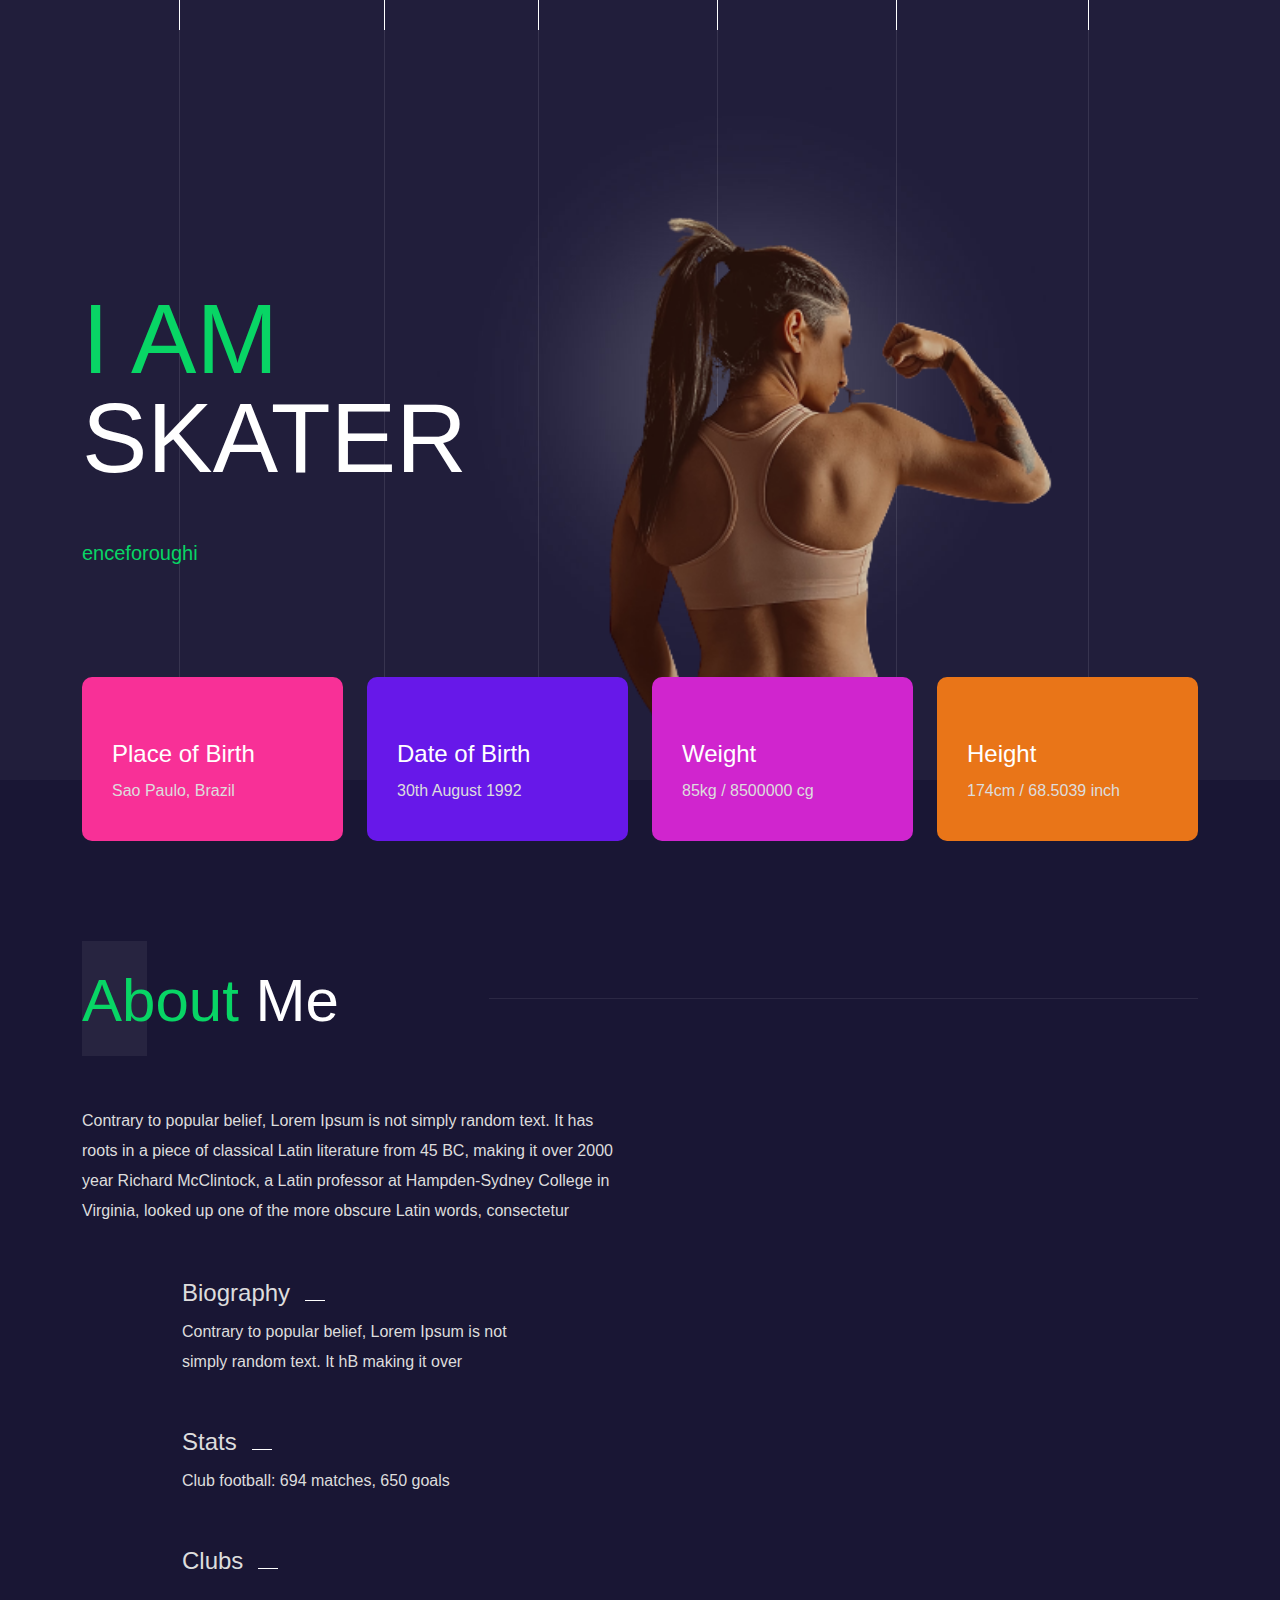
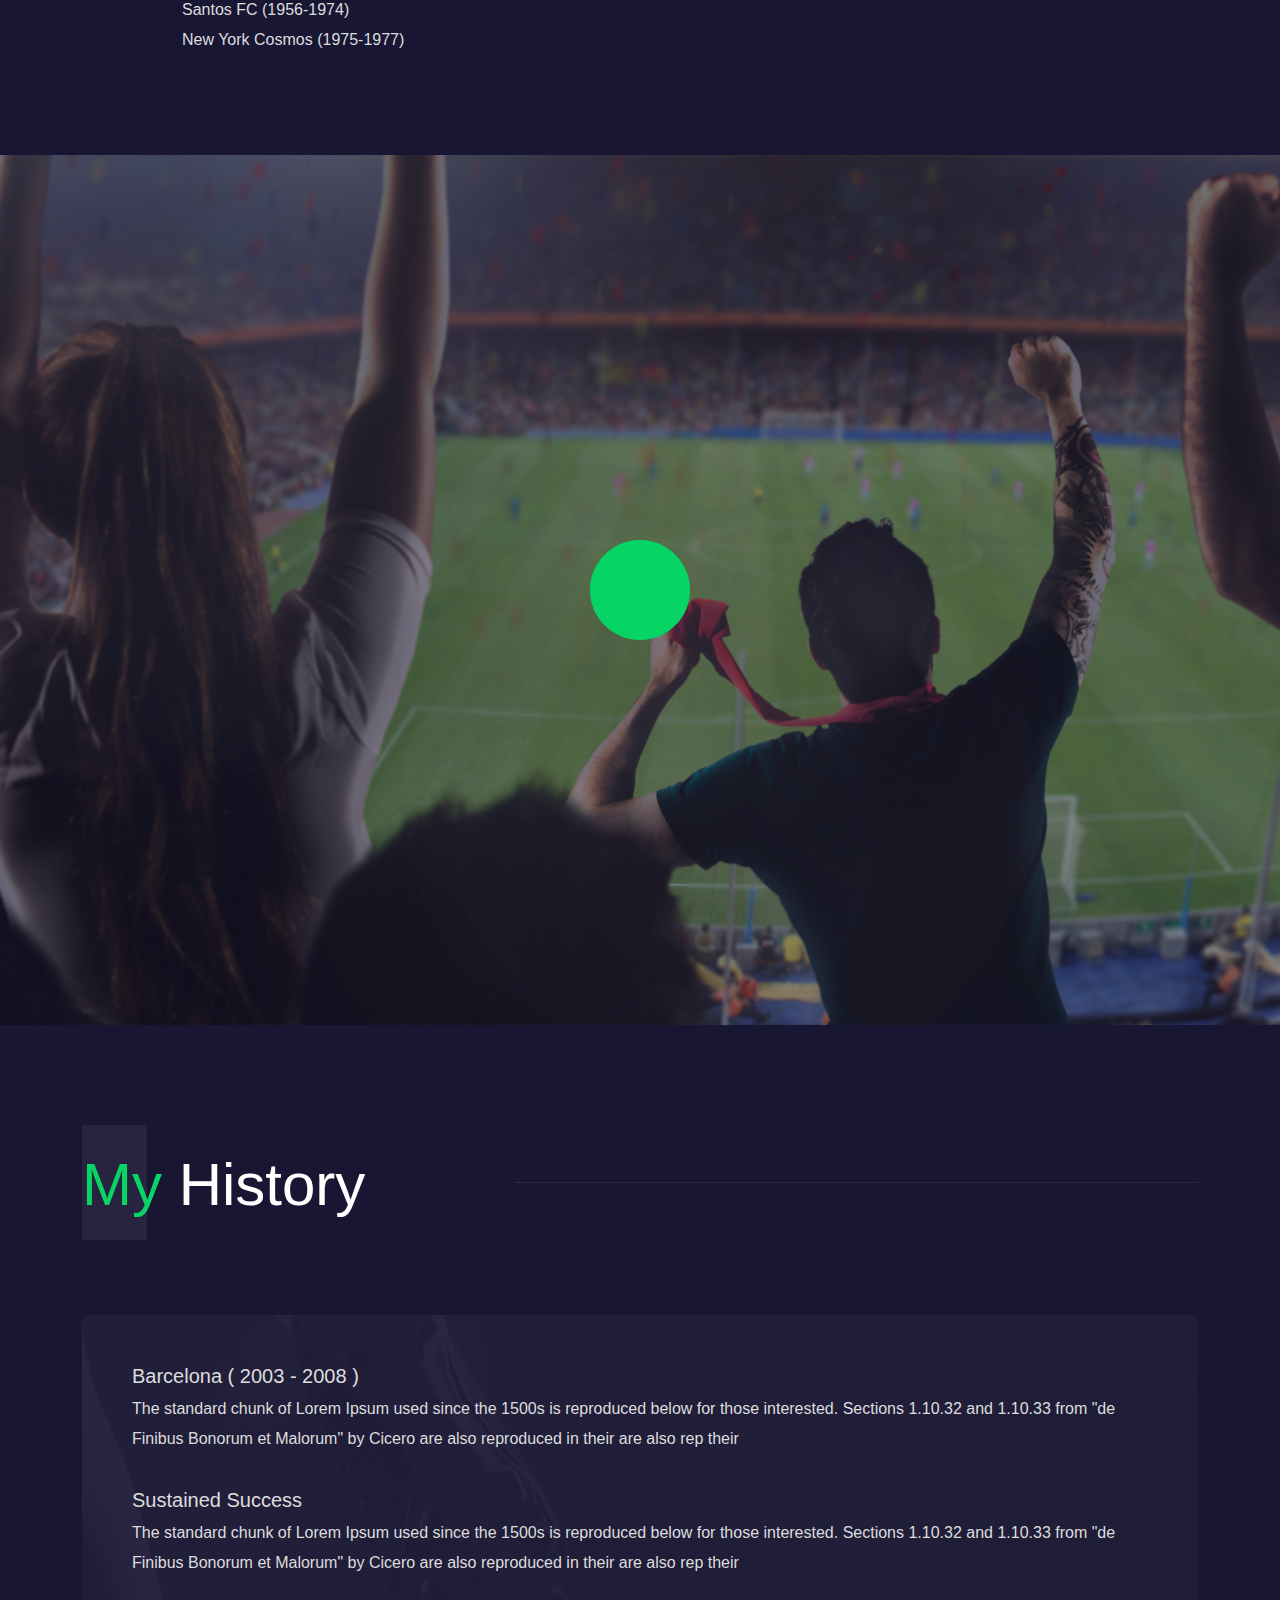
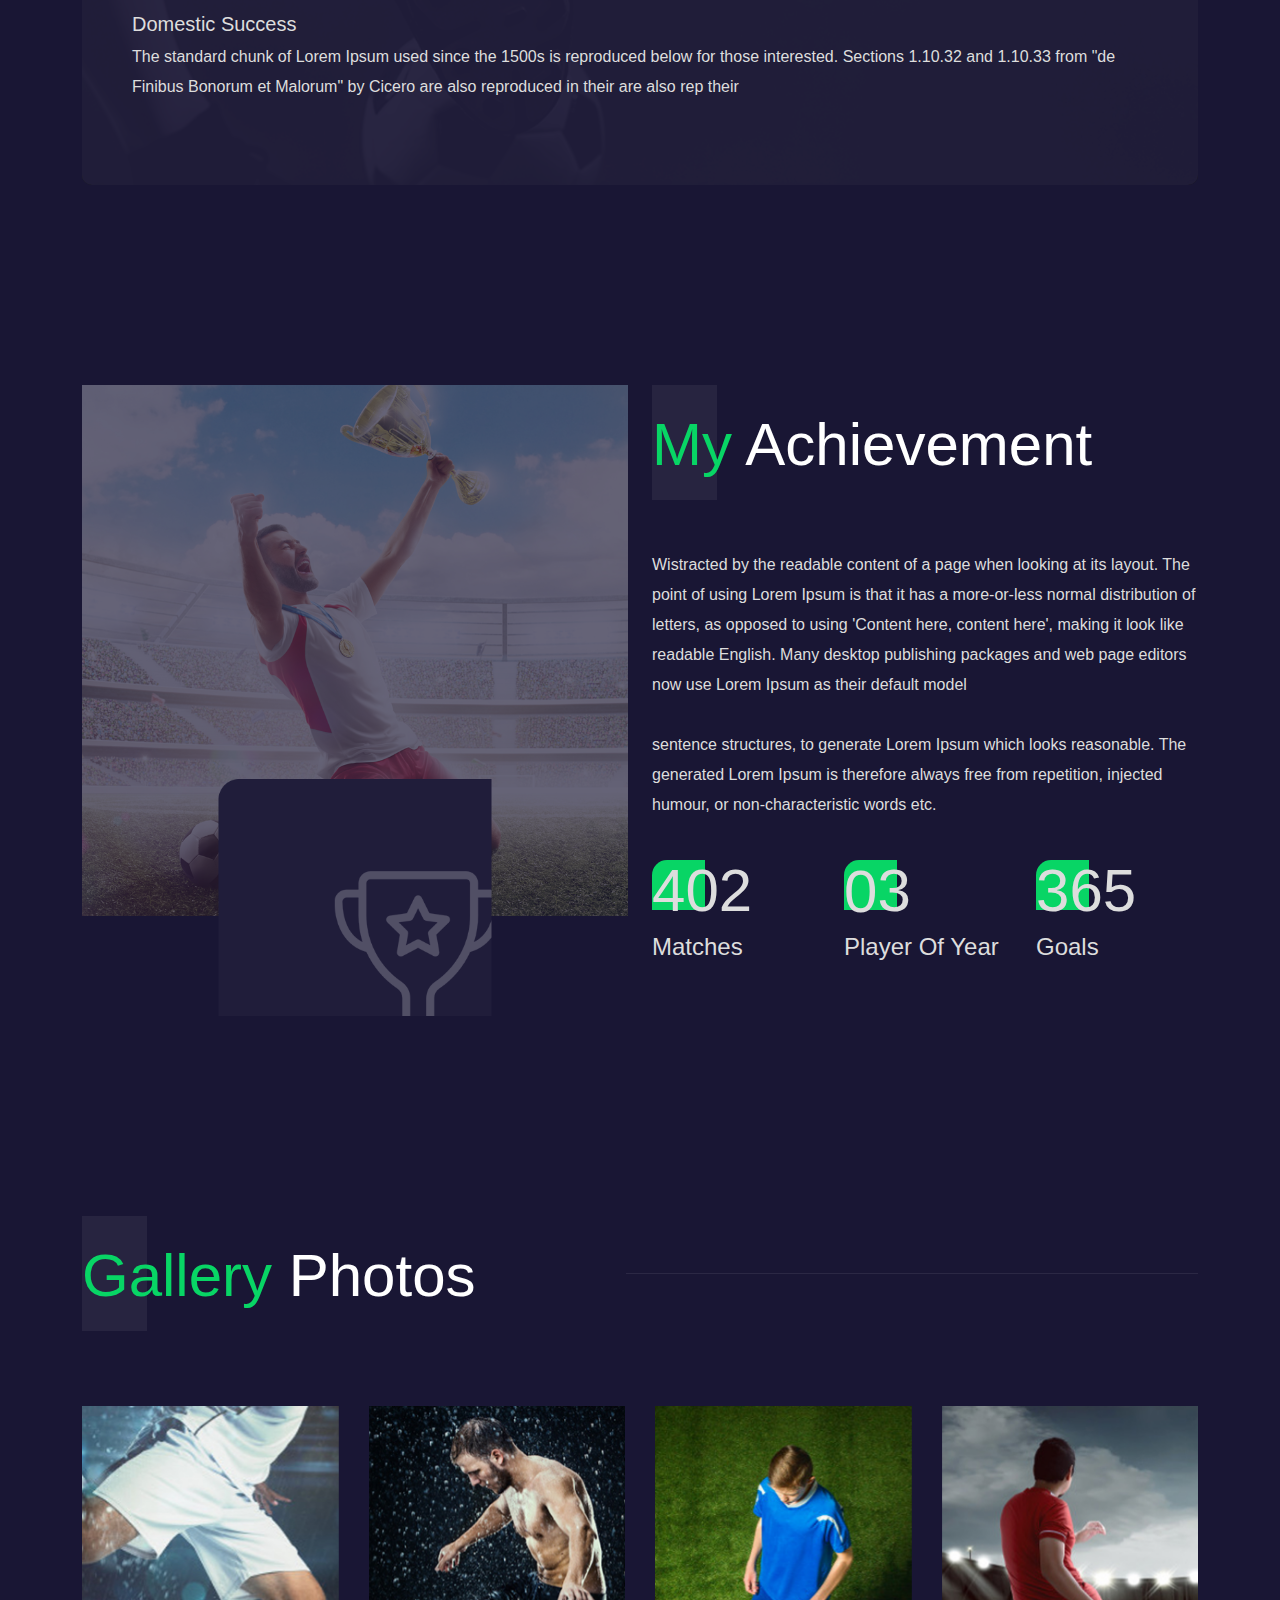
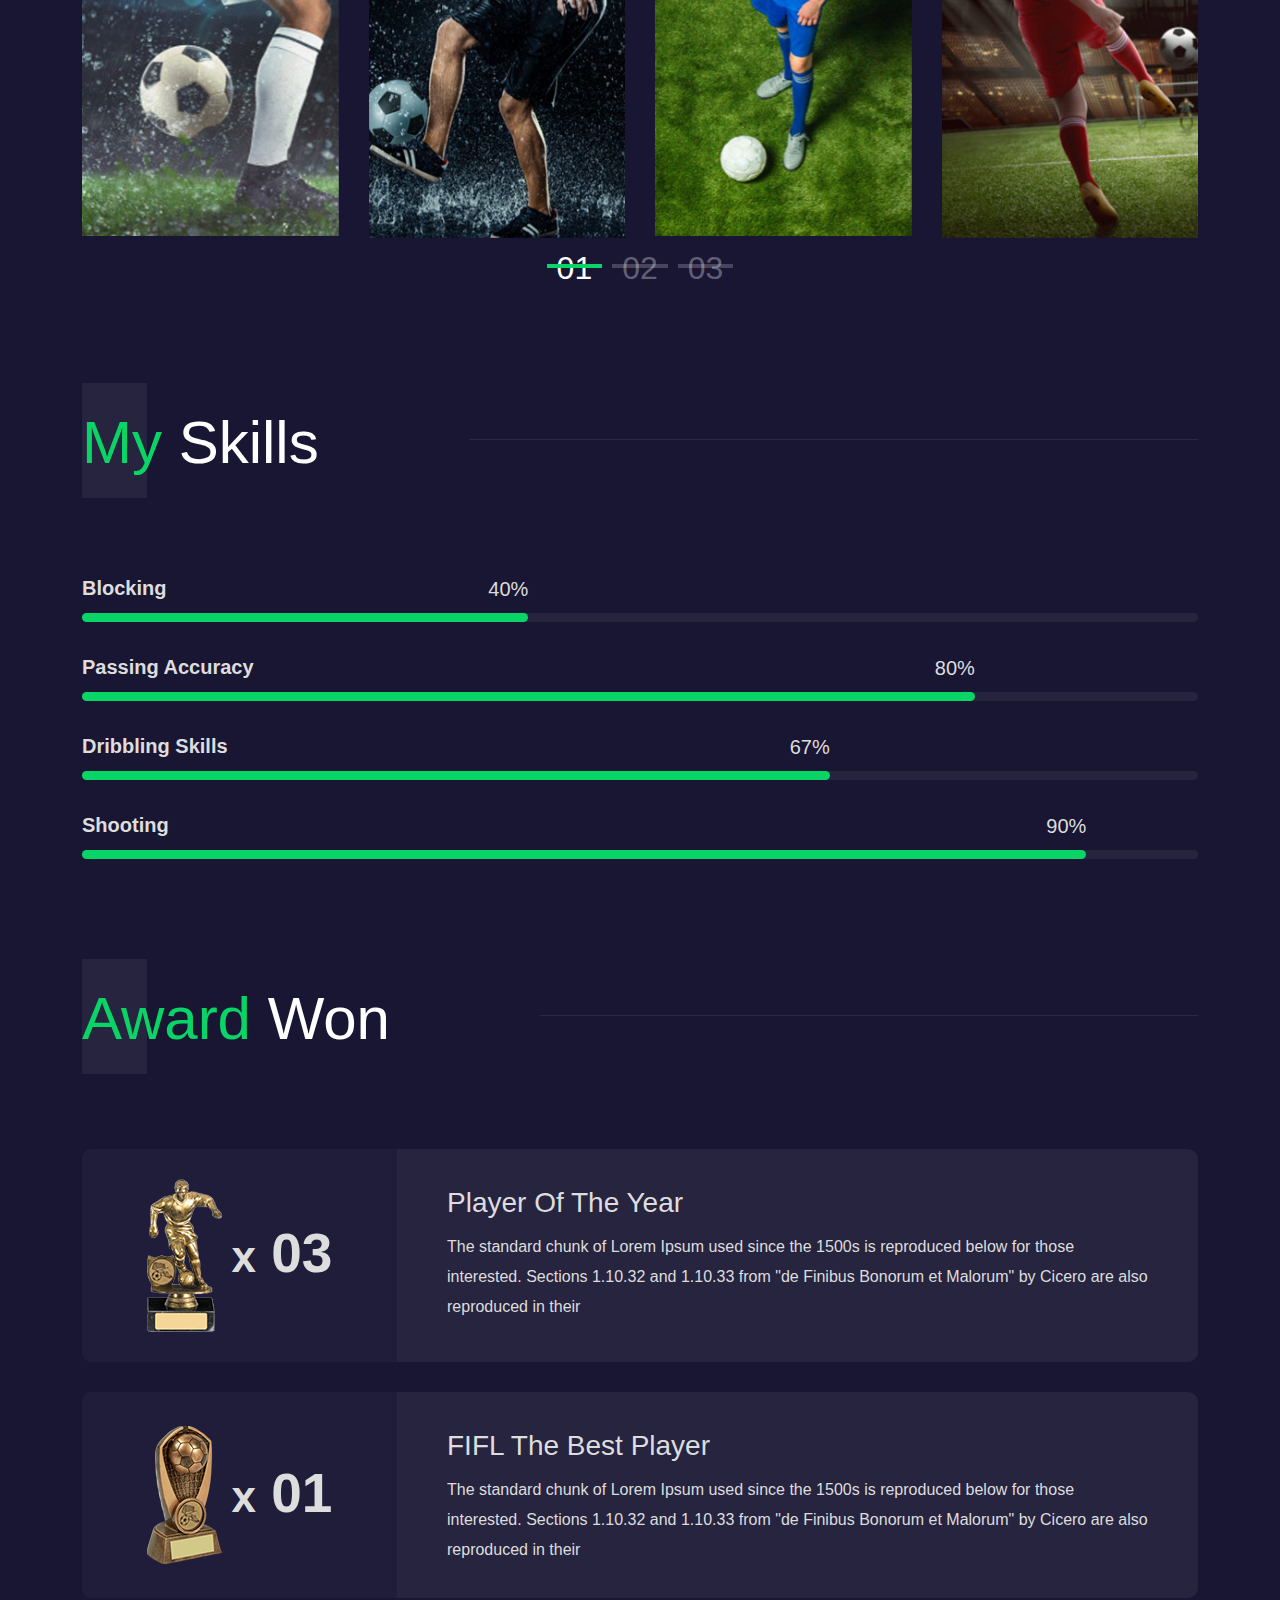
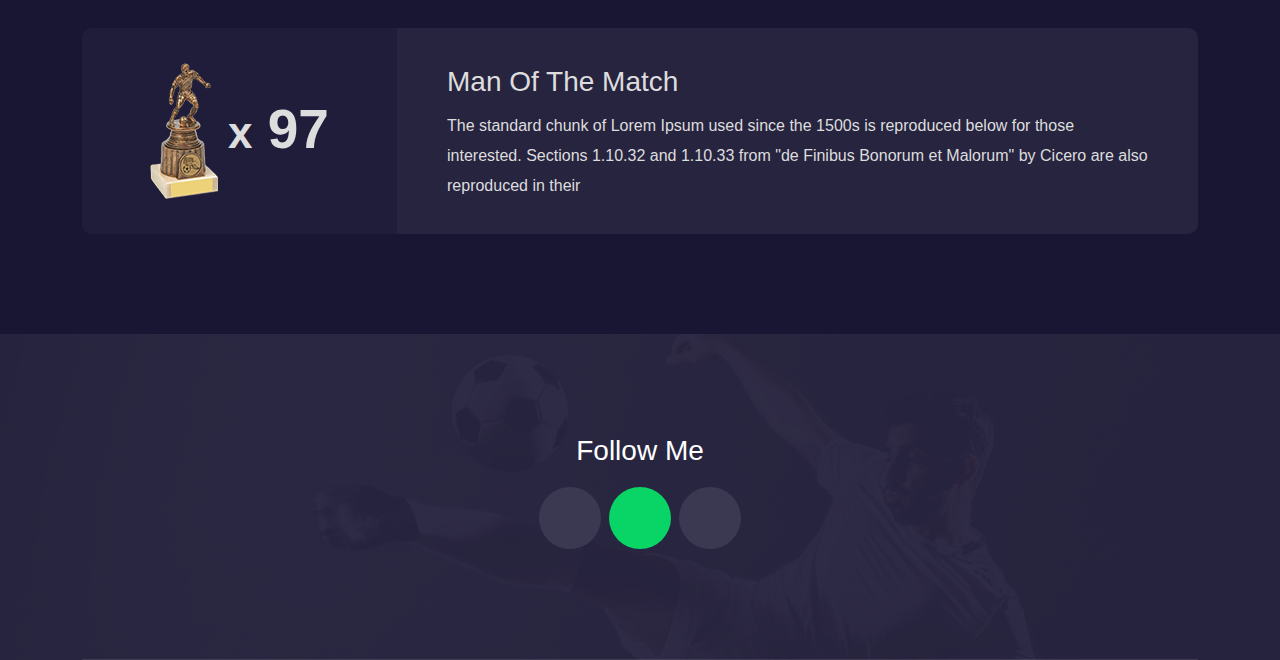
==== index.html @ 6f9ced72 "add image" ====
<!DOCTYPE html>
<html lang="en">

<head>
    <meta charset="UTF-8">
    <meta http-equiv="X-UA-Compatible" content="IE=edge">
    <meta name="viewport" content="width=device-width, initial-scale=1.0">
    <title>home</title>

    <!-- link -->
    <link rel="stylesheet" href="https://cdnjs.cloudflare.com/ajax/libs/font-awesome/6.2.1/css/all.min.css"
        integrity="sha512-MV7K8+y+gLIBoVD59lQIYicR65iaqukzvf/nwasF0nqhPay5w/9lJmVM2hMDcnK1OnMGCdVK+iQrJ7lzPJQd1w=="
        crossorigin="anonymous" referrerpolicy="no-referrer">
    <link rel="stylesheet" href="./assets/css/animate.css">
    <link rel="stylesheet" href="./assets/css/bootstrap.min.css">
    <link rel="stylesheet" href="./assets/css/owl.carousel.min.css">
    <link rel="stylesheet" href="./assets/css/owl.theme.default.min.css">
    <link rel="stylesheet" href="./assets/css/style.css">
</head>

<body>

    <!-- start introduction -->

    <section class="banner-section bg_img" data-background="./assets/img/banner-bg.jpg"
        style="background-image: url(&quot;./assets/img/banner-bg.jpg&quot;);">
        <div class="banner-shape shape-1"></div>
        <div class="banner-shape shape-2"></div>
        <div class="banner-shape shape-3"></div>
        <div class="banner-shape shape-4"></div>
        <div class="banner-shape shape-5"></div>
        <div class="banner-shape shape-6"></div>
        <div class="container">
            <div class="banner-content wow fadeInLeft" data-wow-duration="1s"
                style="visibility: visible; animation-duration: 1s; animation-name: fadeInLeft;">
                <h1 class="title"><span class="text-theme d-block">I am</span>Skater</h1>

                <span class="custom-button">enceforoughi</span>
            </div>
            <div class="banner-thumb wow fadeInUp" data-wow-delay=".5s" data-wow-duration="1s"
                style="visibility: visible; animation-duration: 1s; animation-delay: 0.5s; animation-name: fadeInUp;">
                <img src="./assets/img/IMG.PNG" alt="banner">
            </div>
        </div>
    </section>

    <!-- end introduction -->


    <!-- start info -->

    <div class="information-section mt--103">
        <div class="container">
            <div class="row justify-content-center mb-30-none">
                <div class="col-sm-6 col-xl-3">
                    <div class="information-item">
                        <div class="info-inner">
                            <div class="right-icon">
                                <i class="fa-solid fa-map"></i>
                            </div>
                            <div class="icon">
                                <i class="fa-solid fa-map"></i>
                            </div>
                            <h5 class="title">Place of Birth</h5>
                            <span class="info">Sao Paulo, Brazil</span>
                        </div>
                    </div>
                </div>
                <div class="col-sm-6 col-xl-3">
                    <div class="information-item">
                        <div class="info-inner">
                            <div class="right-icon">
                                <i class="fa-solid fa-calendar"></i>
                            </div>
                            <div class="icon">
                                <i class="fa-solid fa-calendar"></i>
                            </div>
                            <h5 class="title">Date of Birth</h5>
                            <span class="info">30th August 1992</span>
                        </div>
                    </div>
                </div>
                <div class="col-sm-6 col-xl-3">
                    <div class="information-item">
                        <div class="info-inner">
                            <div class="right-icon">
                                <i class="fa-solid fa-weight"></i>
                            </div>
                            <div class="icon">
                                <i class="fa-solid fa-weight"></i>
                            </div>
                            <h5 class="title">Weight</h5>
                            <span class="info">85kg / 8500000 cg</span>
                        </div>
                    </div>
                </div>
                <div class="col-sm-6 col-xl-3">
                    <div class="information-item">
                        <div class="info-inner">
                            <div class="right-icon">
                                <i class="fa-solid fa-ruler-vertical"></i>
                            </div>
                            <div class="icon">
                                <i class="fa-solid fa-ruler-vertical"></i>
                            </div>
                            <h5 class="title">Height</h5>
                            <span class="info">174cm / 68.5039 inch</span>
                        </div>
                    </div>
                </div>
            </div>
        </div>
    </div>

    <!-- end info -->

    <!-- start about -->

    <section class="about-section padding-top oh padding-bottom">
        <div class="container">
            <div class="section-header margin-olpo">
                <h2 class="title">
                    <span class="shape"><span>About</span></span> <span>Me</span>
                </h2>
            </div>
            <div class="row">
                <div class="col-lg-6">
                    <div class="about-content">
                        <p class="header-para">Contrary to popular belief, Lorem Ipsum is not simply random text. It has
                            roots in a piece of classical Latin literature from 45 BC, making it over 2000 year Richard
                            McClintock, a Latin professor at Hampden-Sydney College in Virginia, looked up one of the
                            more obscure Latin words, consectetur</p>
                        <div class="about-area">
                            <div class="item wow fadeInUp" style="visibility: visible; animation-name: fadeInUp;">
                                <div class="icon">
                                    <i class="fa-solid fa-history"></i>
                                </div>
                                <div class="content">
                                    <h5 class="title"><span>Biography</span></h5>
                                    <p>Contrary to popular belief, Lorem Ipsum is not simply random text. It hB making
                                        it over</p>
                                </div>
                            </div>
                            <div class="item wow fadeInUp">
                                <div class="icon">
                                    <i class="fa-solid fa-bar-chart"></i>
                                </div>
                                <div class="content">
                                    <h5 class="title"><span>Stats</span></h5>
                                    <p>Club football: 694 matches, 650 goals</p>
                                </div>
                            </div>
                            <div class="item wow fadeInUp">
                                <div class="icon">
                                    <i class="fa-solid fa-skating"></i>
                                </div>
                                <div class="content">
                                    <h5 class="title"><span>Clubs</span></h5>
                                    <ul>
                                        <li>
                                            Santos FC (1956-1974)
                                        </li>
                                        <li>
                                            New York Cosmos (1975-1977)
                                        </li>
                                    </ul>
                                </div>
                            </div>
                        </div>
                    </div>
                </div>
                <div class="col-lg-6 wow fadeInRight d-none d-lg-block" data-wow-delay=".5s" data-wow-duration="1s"
                    style="visibility: visible; animation-duration: 1s; animation-delay: 0.5s; animation-name: fadeInRight;">

                </div>
            </div>
        </div>
    </section>

    <!-- end about -->


    <!-- start video section -->

    <div class="video-fluid bg_img" data-background="./assets/img/video-bg-2.jpg"
        style="background-image: url(&quot;./assets/img/video-bg-2.jpg&quot;);">
        <video src=""></video>
        <button class="video-button large popup">
            <i class="fa-solid fa-play"></i>
        </button>
    </div>

    <!-- end video section -->


    <!-- start history -->

    <section class="history-section padding-bottom padding-top">
        <div class="container">
            <div class="section-header">
                <h2 class="title">
                    <span class="shape"><span>My</span></span> <span>History</span>
                </h2>
            </div>
            <div class="history-tab">
                <div class="tab-content">
                    <div class="tab-pane show fade active" id="early">
                        <div class="history-area bg_img" data-background="./assets/img/history-bg.jpg"
                            style="background-image: url(&quot;./assets/img/history-bg.jpg&quot;);">
                            <div class="item">
                                <h6 class="title">Barcelona ( 2003 - 2008 )</h6>
                                <p>The standard chunk of Lorem Ipsum used since the 1500s is reproduced below for those
                                    interested. Sections 1.10.32 and 1.10.33 from "de Finibus Bonorum et Malorum" by
                                    Cicero are also reproduced in their are also rep their </p>
                            </div>
                            <div class="item">
                                <h6 class="title">Sustained Success</h6>
                                <p>The standard chunk of Lorem Ipsum used since the 1500s is reproduced below for those
                                    interested. Sections 1.10.32 and 1.10.33 from "de Finibus Bonorum et Malorum" by
                                    Cicero are also reproduced in their are also rep their </p>
                            </div>
                            <div class="item">
                                <h6 class="title">Domestic Success</h6>
                                <p>The standard chunk of Lorem Ipsum used since the 1500s is reproduced below for those
                                    interested. Sections 1.10.32 and 1.10.33 from "de Finibus Bonorum et Malorum" by
                                    Cicero are also reproduced in their are also rep their </p>
                            </div>
                        </div>
                    </div>
                </div>
            </div>
        </div>
    </section>

    <!-- end history -->


    <!-- start achivement -->

    <section class="achivement-section padding-bottom padding-top">
        <div class="container mw-lg-100">
            <div class="row justify-content-between">
                <div class="col-lg-6">
                    <div class="achivement-left">
                        <div class="bg_img" data-background="./assets/img/achivement-bg.jpg"
                            style="background-image: url(&quot;./assets/img/achivement-bg.jpg&quot;);">
                            <img src="./assets/img/trophy-shape.png" alt="award">
                        </div>
                    </div>
                </div>
                <div class="col-lg-6">
                    <div class="achivement-content">
                        <div class="section-header margin-olpo">
                            <h2 class="title">
                                <span class="shape"><span>My</span></span> <span>Achievement</span>
                            </h2>
                        </div>
                        <p>Wistracted by the readable content of a page when looking at its layout. The point of using
                            Lorem Ipsum is that it has a more-or-less normal distribution of letters, as opposed to
                            using 'Content here, content here', making it look like readable English. Many desktop
                            publishing packages and web page editors now use Lorem Ipsum as their default model</p>
                        <p>sentence structures, to generate Lorem Ipsum which looks reasonable. The generated Lorem
                            Ipsum is therefore always free from repetition, injected humour, or non-characteristic words
                            etc.</p>
                        <div class="counter-wrapper d-flex flex-wrap mb-1 mb-md-3">
                            <div class="counter-item">
                                <div class="counter-header">
                                    <h2 class="title odometer odometer-auto-theme" data-odometer-final="402">
                                        <div class="odometer-inside"><span class="odometer-digit"><span
                                                    class="odometer-digit-spacer">8</span><span
                                                    class="odometer-digit-inner"><span class="odometer-ribbon"><span
                                                            class="odometer-ribbon-inner"><span
                                                                class="odometer-value">4</span></span></span></span></span><span
                                                class="odometer-digit"><span class="odometer-digit-spacer">8</span><span
                                                    class="odometer-digit-inner"><span class="odometer-ribbon"><span
                                                            class="odometer-ribbon-inner"><span
                                                                class="odometer-value">0</span></span></span></span></span><span
                                                class="odometer-digit"><span class="odometer-digit-spacer">8</span><span
                                                    class="odometer-digit-inner"><span class="odometer-ribbon"><span
                                                            class="odometer-ribbon-inner"><span
                                                                class="odometer-value">2</span></span></span></span></span>
                                        </div>
                                    </h2>
                                </div>
                                <h4 class="subtitle">Matches</h4>
                            </div>
                            <div class="counter-item">
                                <div class="counter-header">
                                    <h2 class="title">0</h2>
                                    <h2 class="title odometer odometer-auto-theme" data-odometer-final="03">
                                        <div class="odometer-inside"><span class="odometer-digit"><span
                                                    class="odometer-digit-spacer">8</span><span
                                                    class="odometer-digit-inner"><span class="odometer-ribbon"><span
                                                            class="odometer-ribbon-inner"><span
                                                                class="odometer-value">3</span></span></span></span></span>
                                        </div>
                                    </h2>
                                </div>
                                <h4 class="subtitle">Player of Year</h4>
                            </div>
                            <div class="counter-item">
                                <div class="counter-header">
                                    <h2 class="title odometer odometer-auto-theme" data-odometer-final="365">
                                        <div class="odometer-inside"><span class="odometer-digit"><span
                                                    class="odometer-digit-spacer">8</span><span
                                                    class="odometer-digit-inner"><span class="odometer-ribbon"><span
                                                            class="odometer-ribbon-inner"><span
                                                                class="odometer-value">3</span></span></span></span></span><span
                                                class="odometer-digit"><span class="odometer-digit-spacer">8</span><span
                                                    class="odometer-digit-inner"><span class="odometer-ribbon"><span
                                                            class="odometer-ribbon-inner"><span
                                                                class="odometer-value">6</span></span></span></span></span><span
                                                class="odometer-digit"><span class="odometer-digit-spacer">8</span><span
                                                    class="odometer-digit-inner"><span class="odometer-ribbon"><span
                                                            class="odometer-ribbon-inner"><span
                                                                class="odometer-value">5</span></span></span></span></span>
                                        </div>
                                    </h2>
                                </div>
                                <h4 class="subtitle">Goals</h4>
                            </div>
                        </div>
                    </div>
                </div>
            </div>
        </div>
    </section>

    <!-- end achivement -->


    <!-- start gallery -->

    <section class="gallery-section padding-top">
        <div class="container">
            <div class="section-header">
                <h2 class="title">
                    <span class="shape"><span>Gallery</span></span> <span>Photos</span>
                </h2>
            </div>
            <div class="gallery-slider owl-theme owl-carousel">
                <div class="gallery-thumb">
                    <a href="./assets/img/g1.jpg" class="img-pop"><i class="flaticon-add"></i></a>
                    <img src="./assets/img/g1.jpg" alt="gallery">
                </div>
                <div class="gallery-thumb">
                    <a href="./assets/img/g2.jpg" class="img-pop"><i class="flaticon-add"></i></a>
                    <img src="./assets/img/g2.jpg" alt="gallery">
                </div>
                <div class="gallery-thumb">
                    <a href="./assets/img/g3.jpg" class="img-pop"><i class="flaticon-add"></i></a>
                    <img src="./assets/img/g3.jpg" alt="gallery">
                </div>
                <div class="gallery-thumb">
                    <a href="./assets/img/g4.jpg" class="img-pop"><i class="flaticon-add"></i></a>
                    <img src="./assets/img/g4.jpg" alt="gallery">
                </div>
                <div class="gallery-thumb">
                    <a href="./assets/img/g1.jpg" class="img-pop"><i class="flaticon-add"></i></a>
                    <img src="./assets/img/g1.jpg" alt="gallery">
                </div>
                <div class="gallery-thumb">
                    <a href="./assets/img/g2.jpg" class="img-pop"><i class="flaticon-add"></i></a>
                    <img src="./assets/img/g2.jpg" alt="gallery">
                </div>
                <div class="gallery-thumb">
                    <a href="./assets/img/g3.jpg" class="img-pop"><i class="flaticon-add"></i></a>
                    <img src="./assets/img/g3.jpg" alt="gallery">
                </div>
                <div class="gallery-thumb">
                    <a href="./assets/img/g4.jpg" class="img-pop"><i class="flaticon-add"></i></a>
                    <img src="./assets/img/g4.jpg" alt="gallery">
                </div>
                <div class="gallery-thumb">
                    <a href="./assets/img/g1.jpg" class="img-pop"><i class="flaticon-add"></i></a>
                    <img src="./assets/img/g1.jpg" alt="gallery">
                </div>
                <div class="gallery-thumb">
                    <a href="./assets/img/g2.jpg" class="img-pop"><i class="flaticon-add"></i></a>
                    <img src="./assets/img/g2.jpg" alt="gallery">
                </div>
                <div class="gallery-thumb">
                    <a href="./assets/img/g3.jpg" class="img-pop"><i class="flaticon-add"></i></a>
                    <img src="./assets/img/g3.jpg" alt="gallery">
                </div>
                <div class="gallery-thumb">
                    <a href="./assets/img/g4.jpg" class="img-pop"><i class="flaticon-add"></i></a>
                    <img src="./assets/img/g4.jpg" alt="gallery">
                </div>
            </div>
        </div>
    </section>

    <!-- end gallery -->


    <!-- start skill -->

    <section class="skill-section padding-top">
        <div class="container">
            <div class="section-header">
                <h2 class="title">
                    <span class="shape"><span>My</span></span> <span>Skills</span>
                </h2>
            </div>
            <div class="mb-30-none">
                <div class="skillbar">
                    <div class="skillbar-title">Blocking</div>
                    <div class="skill-full">
                        <div class="skillbar-bar wow skill-anime animated"
                            style="width: 40%; visibility: visible; animation-name: skill-anime;" data-percent="40%">
                        </div>
                    </div>
                </div>
                <div class="skillbar">
                    <div class="skillbar-title">Passing Accuracy</div>
                    <div class="skill-full">
                        <div class="skillbar-bar wow skill-anime animated"
                            style="width: 80%; visibility: visible; animation-name: skill-anime;" data-percent="80%">
                        </div>
                    </div>
                </div>
                <div class="skillbar">
                    <div class="skillbar-title">Dribbling Skills</div>
                    <div class="skill-full">
                        <div class="skillbar-bar wow skill-anime animated"
                            style="width: 67%; visibility: visible; animation-name: skill-anime;" data-percent="67%">
                        </div>
                    </div>
                </div>
                <div class="skillbar">
                    <div class="skillbar-title">Shooting</div>
                    <div class="skill-full">
                        <div class="skillbar-bar wow skill-anime animated"
                            style="width: 90%; visibility: visible; animation-name: skill-anime;" data-percent="90%">
                        </div>
                    </div>
                </div>
            </div>
        </div>
    </section>

    <!-- end skill -->


    <!-- start award -->

    <section class="award-section padding-bottom padding-top">
        <div class="container">
            <div class="section-header">
                <h2 class="title">
                    <span class="shape"><span>Award</span></span> <span>Won</span>
                </h2>
            </div>
            <div class="mb-30-none">
                <div class="award-item wow fadeInUp" style="visibility: visible; animation-name: fadeInUp;">
                    <div class="award-thumb">
                        <div class="thumb">
                            <img src="./assets/img/01.png" alt="award">
                        </div>
                        <div class="cont">
                            <span>x</span> 03
                        </div>
                    </div>
                    <div class="award-content">
                        <h4 class="title">Player of the year</h4>
                        <p>The standard chunk of Lorem Ipsum used since the 1500s is reproduced below for those
                            interested. Sections 1.10.32 and 1.10.33 from "de Finibus Bonorum et Malorum" by Cicero are
                            also reproduced in their</p>
                    </div>
                </div>
                <div class="award-item wow fadeInUp" style="visibility: visible; animation-name: fadeInUp;">
                    <div class="award-thumb">
                        <div class="thumb">
                            <img src="./assets/img/02.png" alt="award">
                        </div>
                        <div class="cont">
                            <span>x</span> 01
                        </div>
                    </div>
                    <div class="award-content">
                        <h4 class="title">FIFL the Best Player</h4>
                        <p>The standard chunk of Lorem Ipsum used since the 1500s is reproduced below for those
                            interested. Sections 1.10.32 and 1.10.33 from "de Finibus Bonorum et Malorum" by Cicero are
                            also reproduced in their</p>
                    </div>
                </div>
                <div class="award-item wow fadeInUp" style="visibility: visible; animation-name: fadeInUp;">
                    <div class="award-thumb">
                        <div class="thumb">
                            <img src="./assets/img/03.png" alt="award">
                        </div>
                        <div class="cont">
                            <span>x</span> 97
                        </div>
                    </div>
                    <div class="award-content">
                        <h4 class="title">Man of the Match</h4>
                        <p>The standard chunk of Lorem Ipsum used since the 1500s is reproduced below for those
                            interested. Sections 1.10.32 and 1.10.33 from "de Finibus Bonorum et Malorum" by Cicero are
                            also reproduced in their</p>
                    </div>
                </div>
            </div>
        </div>
    </section>

    <!-- end award -->


    <!-- start footer -->

    <footer class="bg_img bg-overlay" data-background="./assets/img/footer-bg.jpg"
        style="background-image: url(&quot;./assets/img/footer-bg.jpg&quot;);">
        <div class="container">
            <div class="footer-top padding-top padding-bottom">
                <h3 class="title">Follow Me</h3>
                <ul class="social-icons">
                    <li>
                        <a href="#0"><i class="fab fa-facebook-f"></i></a>
                    </li>
                    <li>
                        <a href="#0" class="active"><i class="fab fa-twitter"></i></a>
                    </li>
                    <li>
                        <a href="#0"><i class="fab fa-instagram"></i></a>
                    </li>
                </ul>
            </div>
        </div>
    </footer>

    <!-- end footer -->

    <!-- script -->
    <script src="./assets/js/jquery.min.js"></script>
    <script src="./assets/js/owl.carousel.min.js"></script>
    <script src="./assets/js/bootstrap.bundle.min.js"></script>
    <script>
        $('.gallery-slider').owlCarousel({
      loop: false,
      margin: 30,
      responsiveClass: true,
      nav: false,
      dots: true,
      autoplay: true,
      autoplayTimeout: 2000,
      autoplayHoverPause: false,
      items: 1,
      responsive: {
        500: {
          items: 2,
        },
        768: {
          items: 3,
        },
        992: {
          items: 4
        }
      }
    })
    </script>

</body>

</html>
---- assets/css/style.css ----
:root {
    --bg-color: #ffff;
    --text-color: rgb(0, 0, 0);
    --border-color: pink;
    --icons: purple;
    --button: blue;
    --hover: red;
}


* {
    margin: 0;
    padding: 0;
    box-sizing: border-box;
}

html {
    overflow-x: hidden !important;
    scroll-behavior: smooth;
}

body {
    background-color: var(--bg-color);
    font-family: "Open Sans", sans-serif;
    overflow-x: hidden;
    width: 100%;
    background: #191634;
    color: #ddd;
    line-height: 30px;
}

img {
    max-width: 100%;
    height: auto;
}

ul {
    list-style: none;
    margin: 0;
    padding: 0;
}

a {
    text-decoration: none;
}

.btns {
    border: none;
    background-color: transparent;
}

.banner-section {
    padding: 290px 0 210px;
    position: relative;
    overflow: hidden;
}

.bg_img {
    background-size: cover;
    background-position: center center;
    background-repeat: no-repeat;
}

.banner-shape {
    position: absolute;
    top: 0;
    left: 14%;
    width: 1px;
    height: 100%;
    background: rgba(255, 255, 255, 0.102);
}

.banner-shape:nth-of-type(odd)::before {
    animation: 13s linear nama_utha infinite;
    -webkit-animation: 13s linear nama_utha infinite;
    -moz-animation: 13s linear nama_utha infinite;
}

.banner-shape:nth-of-type(odd)::after {
    animation: 15s linear utha_nama infinite;
    -webkit-animation: 15s linear utha_nama infinite;
    -moz-animation: 15s linear utha_nama infinite;
}

.banner-shape:nth-of-type(even)::before {
    animation: 13s linear utha_nama infinite;
    -webkit-animation: 13s linear utha_nama infinite;
    -moz-animation: 13s linear utha_nama infinite;
}

.banner-shape:nth-of-type(even)::after {
    animation: 15s linear nama_utha infinite;
    -webkit-animation: 15s linear nama_utha infinite;
    -moz-animation: 15s linear nama_utha infinite;
}

.banner-shape::before {
    background: #08d565;
}

.banner-shape::after,
.banner-shape::before {
    width: 1px;
    height: 30px;
}

.section-header .title::before,
.footer-overlay::before,
.footer-overlay::after,
.banner-shape::after,
.banner-shape::before,
.banner-content-2 .subtitle::before,
.banner-section-2::before,
.banner-section-2::after,
.banner-icon::before,
.left-shape::after,
.left-shape::before,
.video-wrapper::after,
.video-wrapper::before,
.gallery-item-2 .gallery-inner-2 .gallery-content,
.history-area::before,
.counter-item::before,
.achivement-left .bg_img::before,
.award-item-2 .award-inner .award-thumb::before,
.award-item-2 .award-inner .award-thumb::after,
.hero-section::before,
.hero-section::after,
.post-item .post-thumb a::before {
    position: absolute;
    content: '';
}

.banner-shape:nth-of-type(odd)::after {
    animation: 15s linear utha_nama infinite;
    -webkit-animation: 15s linear utha_nama infinite;
    -moz-animation: 15s linear utha_nama infinite;
}

.banner-shape::after {
    background: #ffffff;
}

.banner-shape::after,
.banner-shape::before {
    width: 1px;
    height: 30px;
}

.section-header .title::before,
.footer-overlay::before,
.footer-overlay::after,
.banner-shape::after,
.banner-shape::before,
.banner-content-2 .subtitle::before,
.banner-section-2::before,
.banner-section-2::after,
.banner-icon::before,
.left-shape::after,
.left-shape::before,
.video-wrapper::after,
.video-wrapper::before,
.gallery-item-2 .gallery-inner-2 .gallery-content,
.history-area::before,
.counter-item::before,
.achivement-left .bg_img::before,
.award-item-2 .award-inner .award-thumb::before,
.award-item-2 .award-inner .award-thumb::after,
.hero-section::before,
.hero-section::after,
.post-item .post-thumb a::before {
    position: absolute;
    content: '';
}

.banner-content {
    position: relative;
    max-width: 500px;
}

@media (min-width: 992px) {
    .banner-section {
        height: auto;
    }

    .banner-thumb {
        position: absolute;
        bottom: 0;
        left: calc(50% - 183px);
    }

    .banner-thumb img {
        width: 600px;
        transform: translate(50px, 200px);
    }
}

.banner-shape.shape-2 {
    left: 30%;
}

.banner-shape.shape-3 {
    left: 42%;
}

.banner-shape.shape-4 {
    left: 56%;
}

.banner-shape.shape-5 {
    left: 70%;
}

.banner-shape.shape-6 {
    left: 85%;
}

@keyframes nama_utha {
    0% {
        bottom: 0;
        -webkit-transform: translateY(100%);
        -ms-transform: translateY(100%);
        transform: translateY(100%);
    }

    100% {
        bottom: 100%;
        -webkit-transform: translateY(-100%);
        -ms-transform: translateY(-100%);
        transform: translateY(-100%);
    }
}

@keyframes utha_nama {
    0% {
        top: 0;
        -webkit-transform: translateY(-100%);
        -ms-transform: translateY(-100%);
        transform: translateY(-100%);
    }

    100% {
        top: 100%;
        -webkit-transform: translateY(100%);
        -ms-transform: translateY(100%);
        transform: translateY(100%);
    }
}

.text-theme {
    color: #08d565;
}

.banner-content .title {
    text-transform: uppercase;
    margin-bottom: 50px;
    font-size: 98px;
    line-height: 99px;
    color: #fff;
}

.custom-button {
    color: #08d565;
    font-size: 20px;
}

.information-section {
    position: relative;
    z-index: 1;
}

.mt--103 {
    margin-top: -103px;
}

.information-item {
    box-shadow: 0px 0px 13px 0px rgb(202 59 59 / 0%);
    border-radius: 10px;
    margin-bottom: 30px;
}

.information-item .info-inner {
    position: relative;
    overflow: hidden;
    padding: 40px 30px 35px;
    border-radius: 10px;
    background-color: #f83097;
    color: #fff;
}

.information-item .right-icon {
    font-size: 160px;
    position: absolute;
    line-height: 1;
    right: -20px;
    bottom: -20px;
    opacity: .2;
}

.information-item .icon {
    line-height: 1;
    font-size: 50px;
    margin-bottom: 25px;
}

@media (min-width: 768px) {
    h5 {
        font-size: 24px;
        line-height: 28px;
        margin-top: -2px;
    }
}

div[class*="col"]:nth-of-type(4n + 2) .info-inner {
    background-color: #6718e9;
}

div[class*="col"]:nth-of-type(4n + 3) .info-inner {
    background-color: #d025ce;
}

div[class*="col"]:nth-of-type(4n + 4) .info-inner {
    background-color: #e97518;
}

.info {
    color: #ddd;
}

.oh {
    overflow: hidden;
}

.padding-top {
    padding-top: 100px;
}

.section-header.margin-olpo {
    margin-bottom: 60px;
}

.section-header {
    position: relative;
    overflow: hidden;
    margin-bottom: 75px;
}

.section-header::before {
    position: absolute;
    content: "";
    left: 0;
    right: 0;
    bottom: 50%;
    height: 1px;
    background: #2b2844;
}

.section-header .title {
    display: inline-block;
    margin: 0;
    position: relative;
    padding: 25px 0 20px;
    color: #fff;
    font-size: 60px;
}

.section-header .title::before {
    position: absolute;
    content: '';
    height: 100%;
    width: 65px;
    left: 0;
    top: 0;
    z-index: 2;
    background: #272440;
}

.section-header .title .shape {
    color: #08d565;
}

.section-header .title span {
    position: relative;
    z-index: 2;
}

.section-header .title span {
    position: relative;
    z-index: 2;
}

.section-header .title::after {
    content: "";
    position: absolute;
    right: -150px;
    left: 0;
    top: 0;
    background: #191634;
    bottom: 0;
}

.about-content .header-para {
    margin-bottom: 55px;
}

p {
    margin-top: -10px;
}

.about-area {
    position: relative;
    z-index: 1;
    margin-bottom: -60px;
}

.about-area .item {
    margin-bottom: 60px;
}

.social-icons,
.footer-bottom .links,
.footer-area,
.header-wrapper,
.menu,
.header-bottom-wrapper,
.header-search-form,
.follow-area,
.banner-counter-wrapper,
.banner-counter-item,
.partner-item,
.award-item,
.award-item .award-thumb,
.tweet-item .tweet-header,
.tweet-item .tweet-footer,
.gallery-thumb a,
.owl-dots,
.gallery-item-2 .gallery-inner-2 .gallery-content,
.gallery-wrapper,
.history-tab,
.tab-menu,
.counter-item .counter-header,
.about-area .item,
.award-item-2 .award-inner,
.circle-area,
.history-item-2,
.about-item,
.pagination,
.contact-info-item,
.contact-wrapper,
.comment-area li .comment-item,
.blog-item,
.blog-item-2 .blog-footer,
.blog-item-2 .blog-footer .author,
.post-item .post-content .post-tags,
.preloader {
    display: flex;
    flex-wrap: wrap;
}

.about-area .item .icon {
    width: 65px;
    font-size: 40px;
    color: #08d565;
    line-height: 1;
}

.about-area .item .content {
    width: calc(100% - 65px);
    max-width: 350px;
}

.about-area .item .content {
    width: calc(100% - 65px);
    max-width: 350px;
}

.about-area .item .content .title span::after {
    margin-left: 15px;
    display: inline-block;
    height: 1px;
    width: 20px;
    content: "";
    background: #fff;
}

p:last-child {
    margin-bottom: -7px !important;
}

.about-area .item .content .title {
    font-weight: 500;
    margin-bottom: 20px;
}

.padding-bottom {
    padding-bottom: 100px;
}

@media (min-width: 768px) {
    .about-area .item .icon {
        width: 100px;
        font-size: 65px;
    }

    .about-area .item .content {
        width: calc(100% - 100px);
    }

    .about-area .item .content {
        width: calc(100% - 100px);
    }
}

.video-fluid {
    height: 300px;
    position: relative;
    overflow: hidden;
}

.bg_img {
    background-size: cover;
    background-position: center center;
    background-repeat: no-repeat;
}

.video-button.large {
    height: 70px;
    width: 70px;
    line-height: 70px;
}

.video-button {
    color: #ffffff;
    border: none;
    text-align: center;
    width: 60px;
    height: 60px;
    z-index: 1;
    -webkit-border-radius: 50%;
    -moz-border-radius: 50%;
    border-radius: 50%;
    position: absolute;
    top: 50%;
    left: 50%;
    -webkit-transform: translate(-50%, -50%);
    -ms-transform: translate(-50%, -50%);
    transform: translate(-50%, -50%);
    background: #08d565;
}

a {
    display: inline-block;
    -webkit-transition: all ease 0.3s;
    -moz-transition: all ease 0.3s;
    transition: all ease 0.3s;
}

@media (min-width: 576px) {
    .video-fluid {
        height: 450px;
    }
}

@media (min-width: 768px) {
    .video-fluid {
        height: 750px;
    }

    .video-button.large {
        height: 100px;
        width: 100px;
        line-height: 90px;
        font-size: 36px;
    }

}

@media (min-width: 1200px) {
    .video-fluid {
        height: 870px;
    }
}

.video-fluid::before {
    width: 101%;
    height: 101%;
    background: rgba(25, 22, 52, 0.51);
}

.bg-overlay::before,
.overlay-83::before,
.overlay-82::before,
.video-fluid::before,
.circle strong,
.hero-content .title::before {
    top: 50%;
    left: 50%;
    -webkit-transform: translate(-50%, -50%);
    -ms-transform: translate(-50%, -50%);
    transform: translate(-50%, -50%);
    position: absolute;
    content: "";
}

.video-button::before {
    z-index: -10;
    -webkit-animation: inner-ripple 2000ms linear infinite;
    -moz-animation: inner-ripple 2000ms linear infinite;
    animation: inner-ripple 2000ms linear infinite;
}

.video-button::after,
.video-button::before {
    position: absolute;
    content: "";
    width: 100%;
    height: 100%;
    left: 0;
    top: 0;
    border-radius: 74px;
    background: #08d565;
    opacity: 0.15;
    z-index: -10;
}

@keyframes outer-ripple {
    0% {
        transform: scale(1);
        filter: alpha(opacity=50);
        opacity: 0.5;
        -webkit-transform: scale(1);
        -moz-transform: scale(1);
        -ms-transform: scale(1);
        -o-transform: scale(1);
        -webkit-filter: alpha(opacity=50);
    }

    80% {
        transform: scale(1.5);
        filter: alpha(opacity=0);
        opacity: 0;
        -webkit-transform: scale(1.5);
        -moz-transform: scale(1.5);
        -ms-transform: scale(1.5);
        -o-transform: scale(1.5);
    }

    100% {
        transform: scale(2.5);
        filter: alpha(opacity=0);
        opacity: 0;
        -webkit-transform: scale(2.5);
        -moz-transform: scale(2.5);
        -ms-transform: scale(2.5);
        -o-transform: scale(2.5);
    }
}

@-webkit-keyframes outer-ripple {
    0% {
        transform: scale(1);
        filter: alpha(opacity=50);
        opacity: 0.5;
        -webkit-transform: scale(1);
        -moz-transform: scale(1);
        -ms-transform: scale(1);
        -o-transform: scale(1);
    }

    80% {
        transform: scale(2.5);
        filter: alpha(opacity=0);
        opacity: 0;
        -webkit-transform: scale(2.5);
        -moz-transform: scale(2.5);
        -ms-transform: scale(2.5);
        -o-transform: scale(2.5);
    }

    100% {
        transform: scale(3.5);
        filter: alpha(opacity=0);
        opacity: 0;
        -webkit-transform: scale(3.5);
        -moz-transform: scale(3.5);
        -ms-transform: scale(3.5);
        -o-transform: scale(3.5);
    }
}

@-moz-keyframes outer-ripple {
    0% {
        transform: scale(1);
        filter: alpha(opacity=50);
        opacity: 0.5;
        -webkit-transform: scale(1);
        -moz-transform: scale(1);
        -ms-transform: scale(1);
        -o-transform: scale(1);
    }

    80% {
        transform: scale(2.5);
        filter: alpha(opacity=0);
        opacity: 0;
        -webkit-transform: scale(2.5);
        -moz-transform: scale(2.5);
        -ms-transform: scale(2.5);
        -o-transform: scale(2.5);
    }

    100% {
        transform: scale(3.5);
        filter: alpha(opacity=0);
        opacity: 0;
        -webkit-transform: scale(3.5);
        -moz-transform: scale(3.5);
        -ms-transform: scale(3.5);
        -o-transform: scale(3.5);
    }
}

/* inner ripple */
@keyframes inner-ripple {
    0% {
        transform: scale(1);
        filter: alpha(opacity=50);
        opacity: 0.5;
        -webkit-transform: scale(1);
        -moz-transform: scale(1);
        -ms-transform: scale(1);
        -o-transform: scale(1);
    }

    30% {
        transform: scale(1);
        filter: alpha(opacity=50);
        opacity: 0.5;
        -webkit-transform: scale(1);
        -moz-transform: scale(1);
        -ms-transform: scale(1);
        -o-transform: scale(1);
    }

    100% {
        transform: scale(1.5);
        filter: alpha(opacity=0);
        opacity: 0;
        -webkit-transform: scale(1.5);
        -moz-transform: scale(1.5);
        -ms-transform: scale(1.5);
        -o-transform: scale(1.5);
    }
}

@-webkit-keyframes inner-ripple {
    0% {
        transform: scale(1);
        filter: alpha(opacity=50);
        opacity: 0.5;
        -webkit-transform: scale(1);
        -moz-transform: scale(1);
        -ms-transform: scale(1);
        -o-transform: scale(1);
    }

    30% {
        transform: scale(1);
        filter: alpha(opacity=50);
        opacity: 0.5;
        -webkit-transform: scale(1);
        -moz-transform: scale(1);
        -ms-transform: scale(1);
        -o-transform: scale(1);
    }

    100% {
        transform: scale(1.5);
        filter: alpha(opacity=0);
        opacity: 0;
        -webkit-transform: scale(1.5);
        -moz-transform: scale(1.5);
        -ms-transform: scale(1.5);
        -o-transform: scale(1.5);
    }
}

@-moz-keyframes inner-ripple {
    0% {
        transform: scale(1);
        filter: alpha(opacity=50);
        opacity: 0.5;
        -webkit-transform: scale(1);
        -moz-transform: scale(1);
        -ms-transform: scale(1);
        -o-transform: scale(1);
    }

    30% {
        transform: scale(1);
        filter: alpha(opacity=50);
        opacity: 0.5;
        -webkit-transform: scale(1);
        -moz-transform: scale(1);
        -ms-transform: scale(1);
        -o-transform: scale(1);
    }

    100% {
        transform: scale(1.5);
        filter: alpha(opacity=0);
        opacity: 0;
        -webkit-transform: scale(1.5);
        -moz-transform: scale(1.5);
        -ms-transform: scale(1.5);
        -o-transform: scale(1.5);
    }
}

.video-button i {
    line-height: 60px;
    font-size: 24px;
    margin-left: 4px;
    color: #fff;
}

.achivement-content p {
    margin-bottom: 40px;
}

.counter-wrapper {
    margin: 0 -15px -30px;
}

.counter-item {
    padding: 0 15px 30px;
    position: relative;
}

@media (min-width: 768px) {
    .counter-item {
        width: calc(100% / 3);
    }
}

.counter-item::before {
    width: 53px;
    height: 50px;
    -webkit-border-radius: 15px 0 0 0;
    -moz-border-radius: 15px 0 0 0;
    border-radius: 15px 0 0 0;
    left: 15px;
    top: 0;
    background: #08d565;
    z-index: -1;
    position: absolute;
    content: '';
}

.counter-item .counter-header {
    align-items: center;
}

.social-icons,
.footer-bottom .links,
.footer-area,
.header-wrapper,
.menu,
.header-bottom-wrapper,
.header-search-form,
.follow-area,
.banner-counter-wrapper,
.banner-counter-item,
.partner-item,
.award-item,
.award-item .award-thumb,
.tweet-item .tweet-header,
.tweet-item .tweet-footer,
.gallery-thumb a,
.owl-dots,
.gallery-item-2 .gallery-inner-2 .gallery-content,
.gallery-wrapper,
.history-tab,
.tab-menu,
.counter-item .counter-header,
.about-area .item,
.award-item-2 .award-inner,
.circle-area,
.history-item-2,
.about-item,
.pagination,
.contact-info-item,
.contact-wrapper,
.comment-area li .comment-item,
.blog-item,
.blog-item-2 .blog-footer,
.blog-item-2 .blog-footer .author,
.post-item .post-content .post-tags,
.preloader {
    display: flex;
    flex-wrap: wrap;
}

.odometer.odometer-auto-theme .odometer-digit,
.odometer.odometer-theme-default .odometer-digit {
    display: inline-block;
    vertical-align: middle;
    position: relative;
}

.odometer.odometer-auto-theme .odometer-digit .odometer-digit-spacer,
.odometer.odometer-theme-default .odometer-digit .odometer-digit-spacer {
    display: inline-block;
    vertical-align: middle;
    visibility: hidden;
}

.odometer.odometer-auto-theme .odometer-digit .odometer-digit-inner,
.odometer.odometer-theme-default .odometer-digit .odometer-digit-inner {
    text-align: left;
    display: block;
    position: absolute;
    top: 0;
    left: 0;
    right: 0;
    bottom: 0;
    overflow: hidden;
}

@media (min-width: 768px) {
    h2 {
        font-size: 60px;
        line-height: 70px;
        margin-top: -6px;
    }
}

.odometer.odometer-auto-theme .odometer-digit .odometer-value,
.odometer.odometer-theme-default .odometer-digit .odometer-value {
    display: block;
    -webkit-transform: translateZ(0);
}

.counter-item .subtitle {
    text-transform: capitalize;
    font-weight: 400;
    font-size: 24px;
    line-height: 1.2;
}

.achivement-left {
    width: 100%;
    height: 100%;
    overflow: hidden;
    position: relative;
    max-width: 850px;
}

.achivement-left .bg_img {
    position: absolute;
    top: 0;
    left: 0;
    right: 0;
    bottom: 100px;
}

.achivement-left .bg_img::before {
    width: 100%;
    height: 100%;
    left: 0;
    top: 0;
    background: rgba(25, 22, 52, 0.67);
}

.section-header .title::before,
.footer-overlay::before,
.footer-overlay::after,
.banner-shape::after,
.banner-shape::before,
.banner-content-2 .subtitle::before,
.banner-section-2::before,
.banner-section-2::after,
.banner-icon::before,
.left-shape::after,
.left-shape::before,
.video-wrapper::after,
.video-wrapper::before,
.gallery-item-2 .gallery-inner-2 .gallery-content,
.history-area::before,
.counter-item::before,
.achivement-left .bg_img::before,
.award-item-2 .award-inner .award-thumb::before,
.award-item-2 .award-inner .award-thumb::after,
.hero-section::before,
.hero-section::after,
.post-item .post-thumb a::before {
    position: absolute;
    content: '';
}

.achivement-left .bg_img img {
    position: absolute;
    max-width: 100%;
    width: 50%;
    left: 50%;
    bottom: -130px;
    -webkit-transform: translateX(-50%);
    -ms-transform: translateX(-50%);
    transform: translateX(-50%);
}

.history-area {
    padding: 50px;
    border-radius: 10px;
    position: relative;
}

.history-area::before {
    left: 0;
    top: 0;
    border-radius: 10px;
    width: 100%;
    height: 100%;
    background-color: rgba(32, 29, 58, 0.961);
}

.section-header .title::before,
.footer-overlay::before,
.footer-overlay::after,
.banner-shape::after,
.banner-shape::before,
.banner-content-2 .subtitle::before,
.banner-section-2::before,
.banner-section-2::after,
.banner-icon::before,
.left-shape::after,
.left-shape::before,
.video-wrapper::after,
.video-wrapper::before,
.gallery-item-2 .gallery-inner-2 .gallery-content,
.history-area::before,
.counter-item::before,
.achivement-left .bg_img::before,
.award-item-2 .award-inner .award-thumb::before,
.award-item-2 .award-inner .award-thumb::after,
.hero-section::before,
.hero-section::after,
.post-item .post-thumb a::before {
    position: absolute;
    content: '';
}

.history-area .item {
    margin-bottom: 30px;
}

.history-area * {
    position: relative;
}

@media (min-width: 992px) {
    .history-area .item {
        margin-bottom: 40px;
    }
}

p:last-child {
    margin-bottom: -7px !important;
}

.history-area * {
    position: relative;
}

.tab-content>.active {
    display: block;
}

.history-area .item .title {
    margin-bottom: 15px;
}

.history-area * {
    position: relative;
}

h6 {
    font-size: 18px;
    margin-top: -7px;
    font-weight: 500;
}

@media (min-width: 768px) {
    h6 {
        font-size: 20px;
        line-height: 26px;
        margin-top: -2px;
    }
}

.mb-30-none {
    margin-bottom: -30px !important;
}

.skillbar {
    position: relative;
    display: block;
    width: 100%;
    margin-bottom: 30px;
    font-size: 14px;
    font-family: "Josefin Sans", sans-serif;
    font-weight: 700;
}

.skillbar-title {
    margin-bottom: 10px;
}

.skill-full {
    background: #272440;
    height: 9px;
    -webkit-border-radius: 4.5px;
    -moz-border-radius: 4.5px;
    border-radius: 4.5px;
}

.skill-anime {
    animation: skill-anime !important;
    -webkit-animation: skill-anime !important;
    -moz-animation: skill-anime !important;
    animation-duration: 6s !important;
    -webkit-animation-duration: 6s !important;
    -moz-animation-duration: 6s !important;
}

.skillbar-bar {
    height: 9px;
    width: 0px;
    background: #08d565;
    -webkit-border-radius: 4.5px;
    -moz-border-radius: 4.5px;
    border-radius: 4.5px;
    position: relative;
}

@keyframes skill-anime {
    0% {
        width: 0;
    }
}

.skill-full {
    background: #272440;
    height: 9px;
    -webkit-border-radius: 4.5px;
    -moz-border-radius: 4.5px;
    border-radius: 4.5px;
}

.skillbar-bar::after {
    content: attr(data-percent);
    position: absolute;
    right: 0;
    bottom: 18px;
    font-weight: 500;
    -webkit-transition: all ease 0.3s;
    -moz-transition: all ease 0.3s;
    transition: all ease 0.3s;
}

@media (min-width: 576px) {
    .skillbar {
        font-size: 20px;
    }
}

.award-item {
    background: #272440;
    border-radius: 10px;
    margin-bottom: 30px;
}

.award-item .award-thumb {
    background: #201d3a;
    width: 315px;
    border-radius: 10px 0 0 10px;
    padding: 30px;
    justify-content: center;
    align-items: center;
}

.social-icons,
.footer-bottom .links,
.footer-area,
.header-wrapper,
.menu,
.header-bottom-wrapper,
.header-search-form,
.follow-area,
.banner-counter-wrapper,
.banner-counter-item,
.partner-item,
.award-item,
.award-item .award-thumb,
.tweet-item .tweet-header,
.tweet-item .tweet-footer,
.gallery-thumb a,
.owl-dots,
.gallery-item-2 .gallery-inner-2 .gallery-content,
.gallery-wrapper,
.history-tab,
.tab-menu,
.counter-item .counter-header,
.about-area .item,
.award-item-2 .award-inner,
.circle-area,
.history-item-2,
.about-item,
.pagination,
.contact-info-item,
.contact-wrapper,
.comment-area li .comment-item,
.blog-item,
.blog-item-2 .blog-footer,
.blog-item-2 .blog-footer .author,
.post-item .post-content .post-tags,
.preloader {
    display: flex;
    flex-wrap: wrap;
}

.award-item .award-thumb .thumb {
    max-width: 80px;
}

.award-item .award-thumb .cont {
    padding-left: 10px;
    max-width: calc(100% - 80px);
    font-size: 55px;
    font-weight: 700;
    font-family: "Josefin Sans", sans-serif;
}

.award-item .award-thumb .cont span {
    font-size: 80%;
}

.award-item .award-content {
    width: calc(100% - 315px);
    border-radius: 0 10px 10px 0;
    padding: 40px 50px;
    background: url(./img/award-content.png) repeat-y left center;
}

@media (min-width: 768px) {
    h4 {
        font-size: 28px;
        line-height: 38px;
        margin-top: -5px;
    }
}

.award-item .award-content .title {
    margin-bottom: 20px;
    text-transform: capitalize;
}

.bg-overlay,
.overlay-83,
.overlay-82 {
    position: relative;
    overflow: hidden;
}

.bg-overlay::before,
.overlay-83::before,
.overlay-82::before {
    width: 101%;
    height: 101%;
    background: #272440;
    opacity: .97;
}

.bg-overlay::before,
.overlay-83::before,
.overlay-82::before,
.video-fluid::before,
.circle strong,
.hero-content .title::before {
    top: 50%;
    left: 50%;
    -webkit-transform: translate(-50%, -50%);
    -ms-transform: translate(-50%, -50%);
    transform: translate(-50%, -50%);
    position: absolute;
    content: "";
}

.footer-top {
    border-bottom: 1px solid rgba(255, 255, 255, 0.1);
    text-align: center;
    color: #fff;
    position: relative;
    z-index: 100;
}

.footer-top .title {
    margin-bottom: 20px;
    text-align: center;
}

.social-icons {
    justify-content: center;
    margin: -4px;
}

.social-icons,
.footer-bottom .links,
.footer-area,
.header-wrapper,
.menu,
.header-bottom-wrapper,
.header-search-form,
.follow-area,
.banner-counter-wrapper,
.banner-counter-item,
.partner-item,
.award-item,
.award-item .award-thumb,
.tweet-item .tweet-header,
.tweet-item .tweet-footer,
.gallery-thumb a,
.owl-dots,
.gallery-item-2 .gallery-inner-2 .gallery-content,
.gallery-wrapper,
.history-tab,
.tab-menu,
.counter-item .counter-header,
.about-area .item,
.award-item-2 .award-inner,
.circle-area,
.history-item-2,
.about-item,
.pagination,
.contact-info-item,
.contact-wrapper,
.comment-area li .comment-item,
.blog-item,
.blog-item-2 .blog-footer,
.blog-item-2 .blog-footer .author,
.post-item .post-content .post-tags,
.preloader {
    display: flex;
    flex-wrap: wrap;
}

.social-icons li {
    padding: 4px;
}

ul li {
    list-style: none;
}

.social-icons li a {
    width: 62px;
    height: 62px;
    line-height: 62px;
    text-align: center;
    -webkit-border-radius: 50%;
    -moz-border-radius: 50%;
    border-radius: 50%;
    font-size: 20px;
    background: #3b3952;
    color: #fff;
}

.social-icons li a.active,
.social-icons li a:hover {
    background: #08d565;
}

.gallery-thumb {
    position: relative;
}

.gallery-thumb a {
    position: absolute;
    left: 0;
    bottom: 0;
    right: 0;
    top: 0;
    justify-content: center;
    align-items: center;
    background: rgba(25, 22, 52, 0.91);
    opacity: 0;
}

.social-icons,
.footer-bottom .links,
.footer-area,
.header-wrapper,
.menu,
.header-bottom-wrapper,
.header-search-form,
.follow-area,
.banner-counter-wrapper,
.banner-counter-item,
.partner-item,
.award-item,
.award-item .award-thumb,
.tweet-item .tweet-header,
.tweet-item .tweet-footer,
.gallery-thumb a,
.owl-dots,
.gallery-item-2 .gallery-inner-2 .gallery-content,
.gallery-wrapper,
.history-tab,
.tab-menu,
.counter-item .counter-header,
.about-area .item,
.award-item-2 .award-inner,
.circle-area,
.history-item-2,
.about-item,
.pagination,
.contact-info-item,
.contact-wrapper,
.comment-area li .comment-item,
.blog-item,
.blog-item-2 .blog-footer,
.blog-item-2 .blog-footer .author,
.post-item .post-content .post-tags,
.preloader {
    display: flex;
    flex-wrap: wrap;
}

.gallery-thumb a i {
    line-height: 1;
    font-size: 140px;
}

.owl-dots {
    counter-reset: dots;
    justify-content: center;
    margin: -5px -15px;
    margin-top: 20px;
}

.social-icons,
.footer-bottom .links,
.footer-area,
.header-wrapper,
.menu,
.header-bottom-wrapper,
.header-search-form,
.follow-area,
.banner-counter-wrapper,
.banner-counter-item,
.partner-item,
.award-item,
.award-item .award-thumb,
.tweet-item .tweet-header,
.tweet-item .tweet-footer,
.gallery-thumb a,
.owl-dots,
.gallery-item-2 .gallery-inner-2 .gallery-content,
.gallery-wrapper,
.history-tab,
.tab-menu,
.counter-item .counter-header,
.about-area .item,
.award-item-2 .award-inner,
.circle-area,
.history-item-2,
.about-item,
.pagination,
.contact-info-item,
.contact-wrapper,
.comment-area li .comment-item,
.blog-item,
.blog-item-2 .blog-footer,
.blog-item-2 .blog-footer .author,
.post-item .post-content .post-tags,
.preloader {
    display: flex;
    flex-wrap: wrap;
}

.owl-dots .owl-dot.active {
    color: #ffffff;
}

.owl-dots .owl-dot {
    margin: 0 5px;
    padding: 5px 10px;
    font-family: "Josefin Sans", sans-serif;
    font-weight: 500;
    position: relative;
    font-size: 18px;
    color: rgba(255, 255, 255, 0.32);
}

.owl-dot::before {
    counter-increment: dots;
    content: "0" counter(dots);
}

.owl-dots .owl-dot.active::after {
    background: #08d565;
}

.owl-dots .owl-dot::after {
    width: 100%;
    left: 0;
    top: 40%;
    display: block;
    height: 4px;
    background: rgba(255, 255, 255, 0.2);
    position: absolute;
    content: "";
}

.owl-theme .owl-dots .owl-dot span {
    display: none !important;
}

@media (min-width: 768px) {
    .owl-dots .owl-dot {
        font-size: 32px;
    }
}
video{
    width: 100%;
    height: 100%;
}
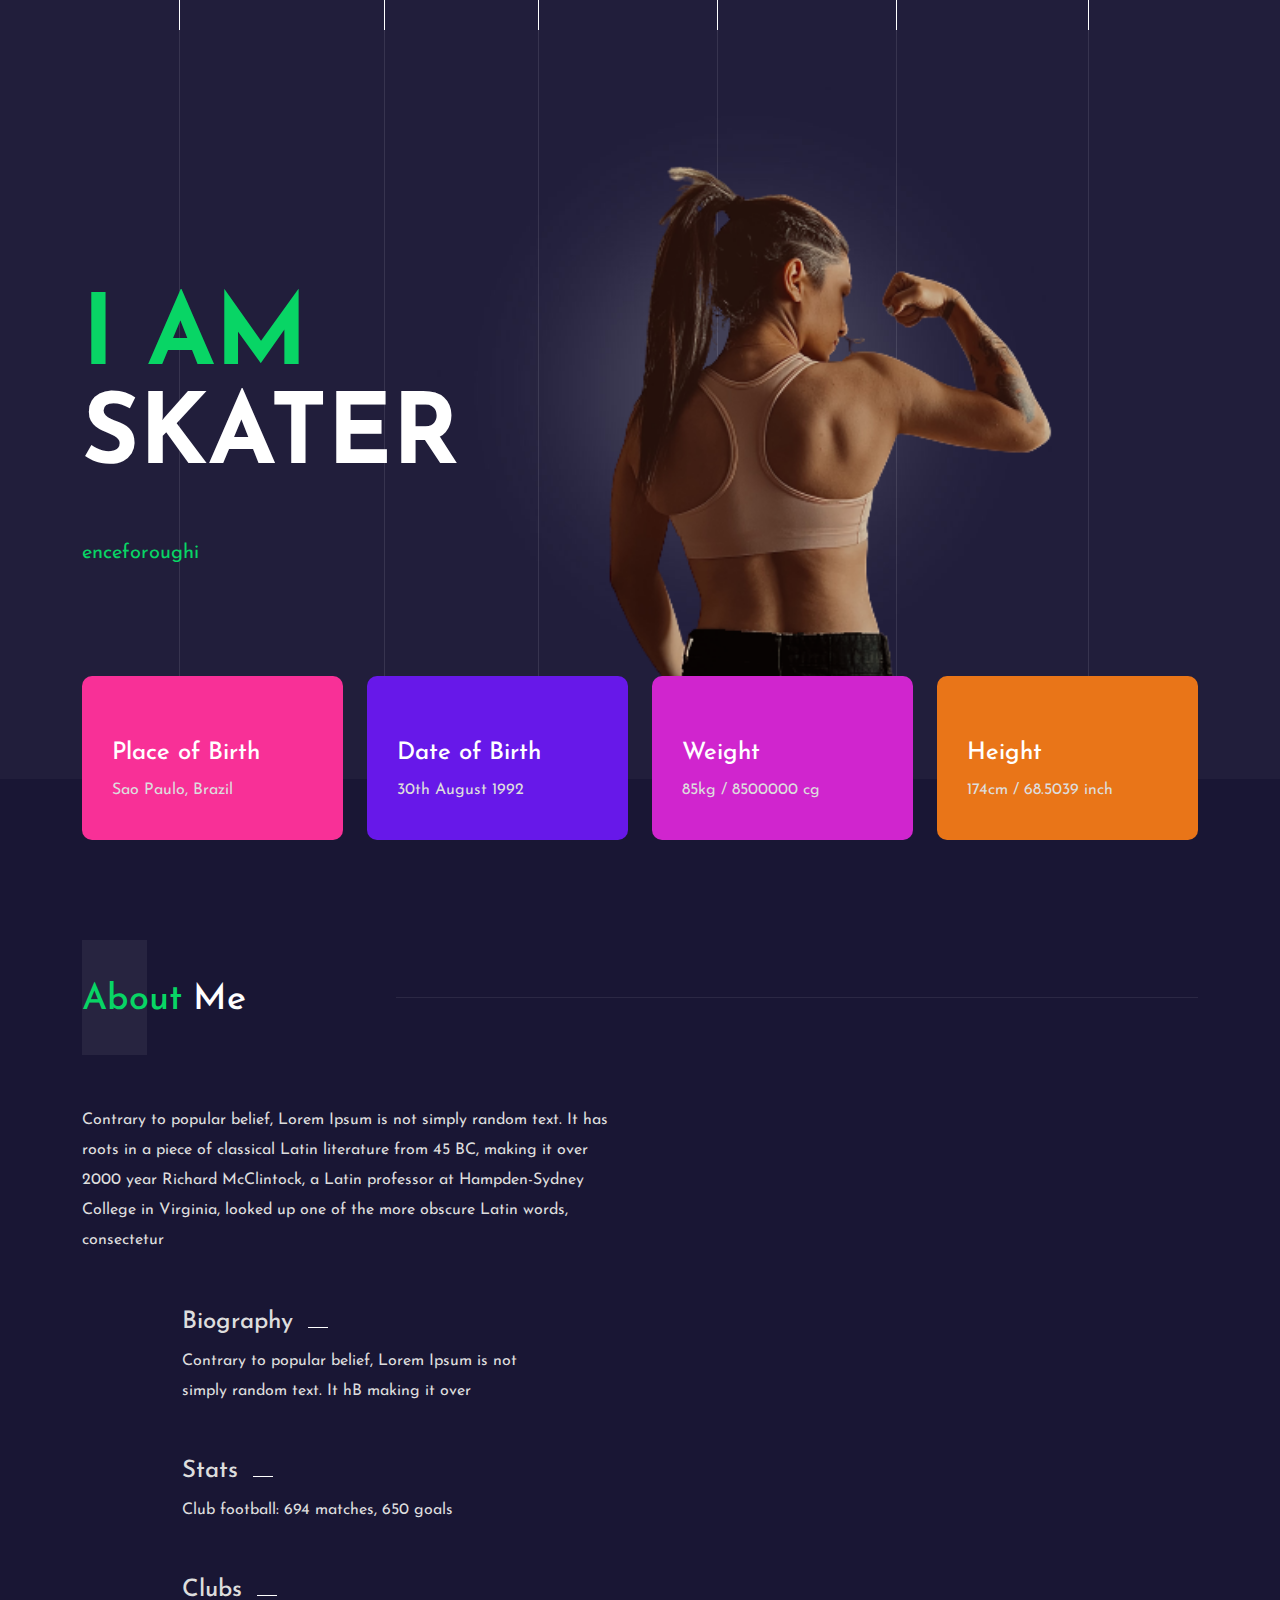
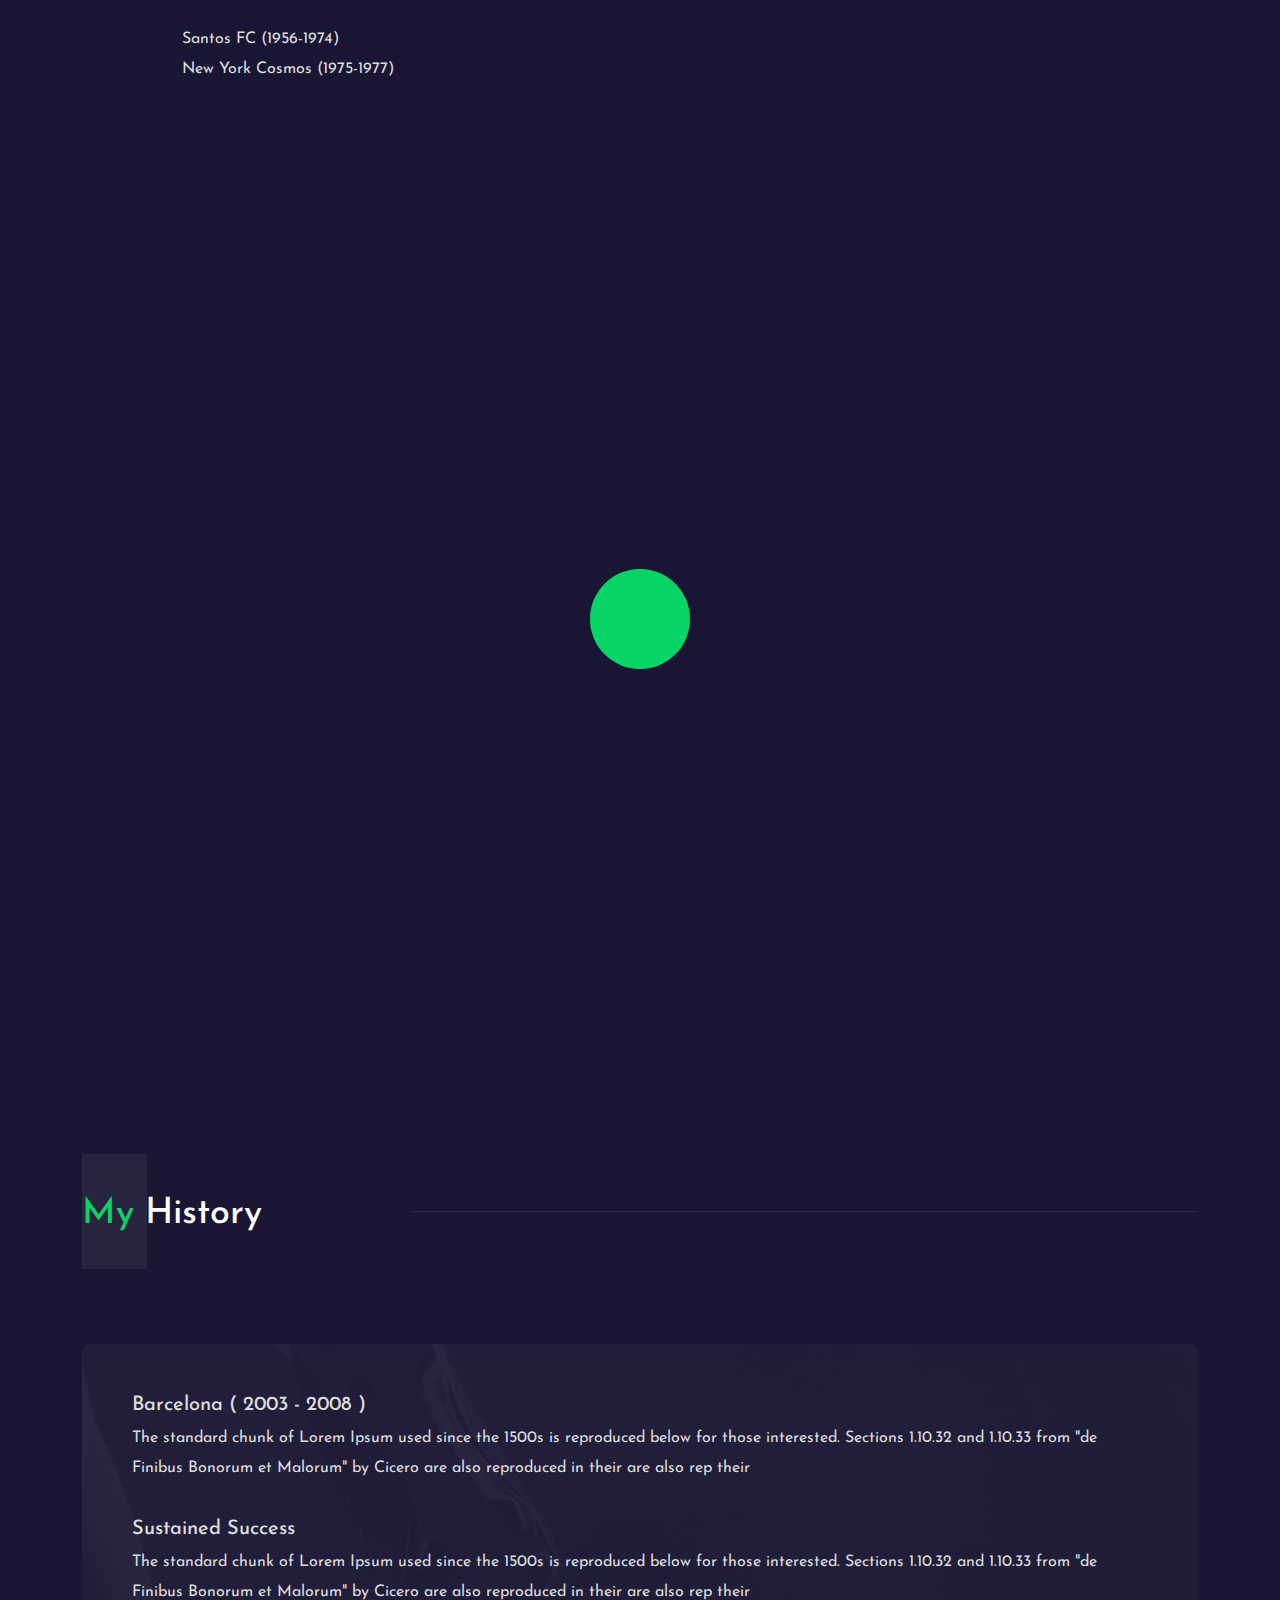
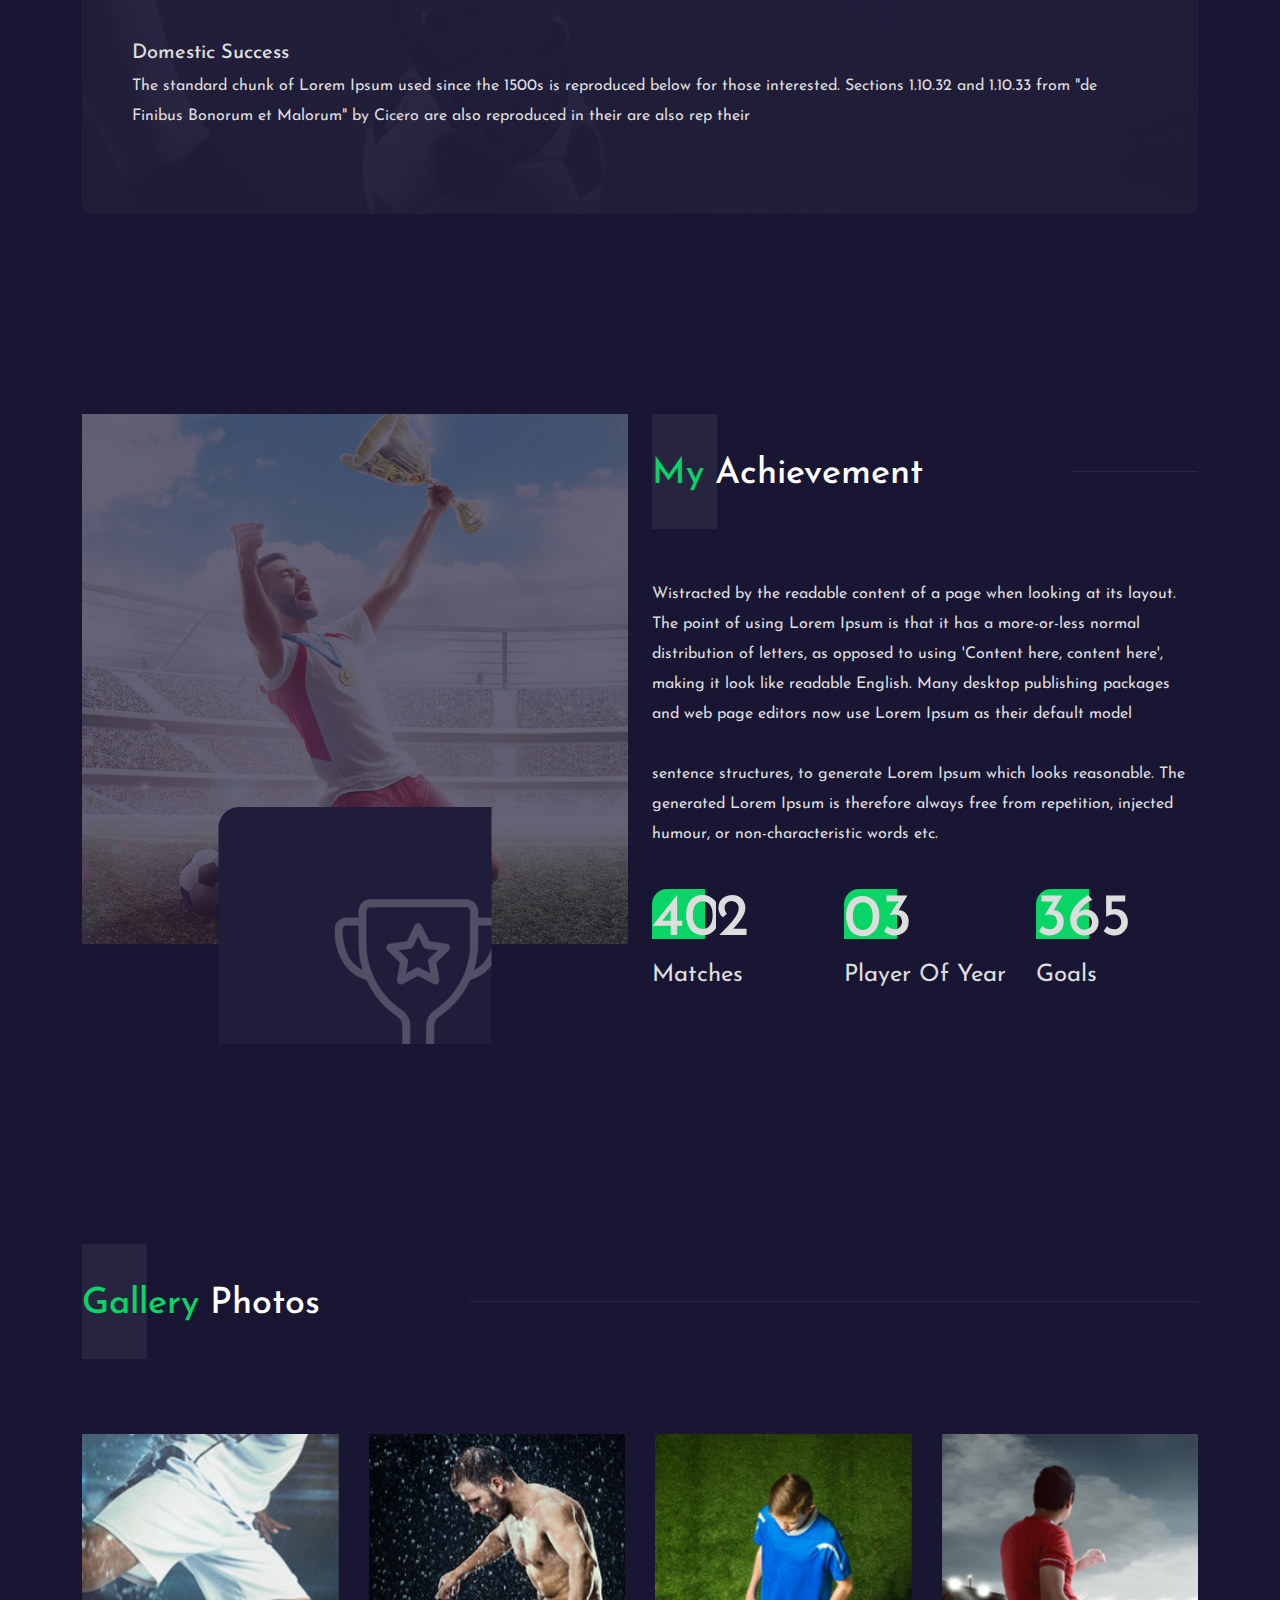
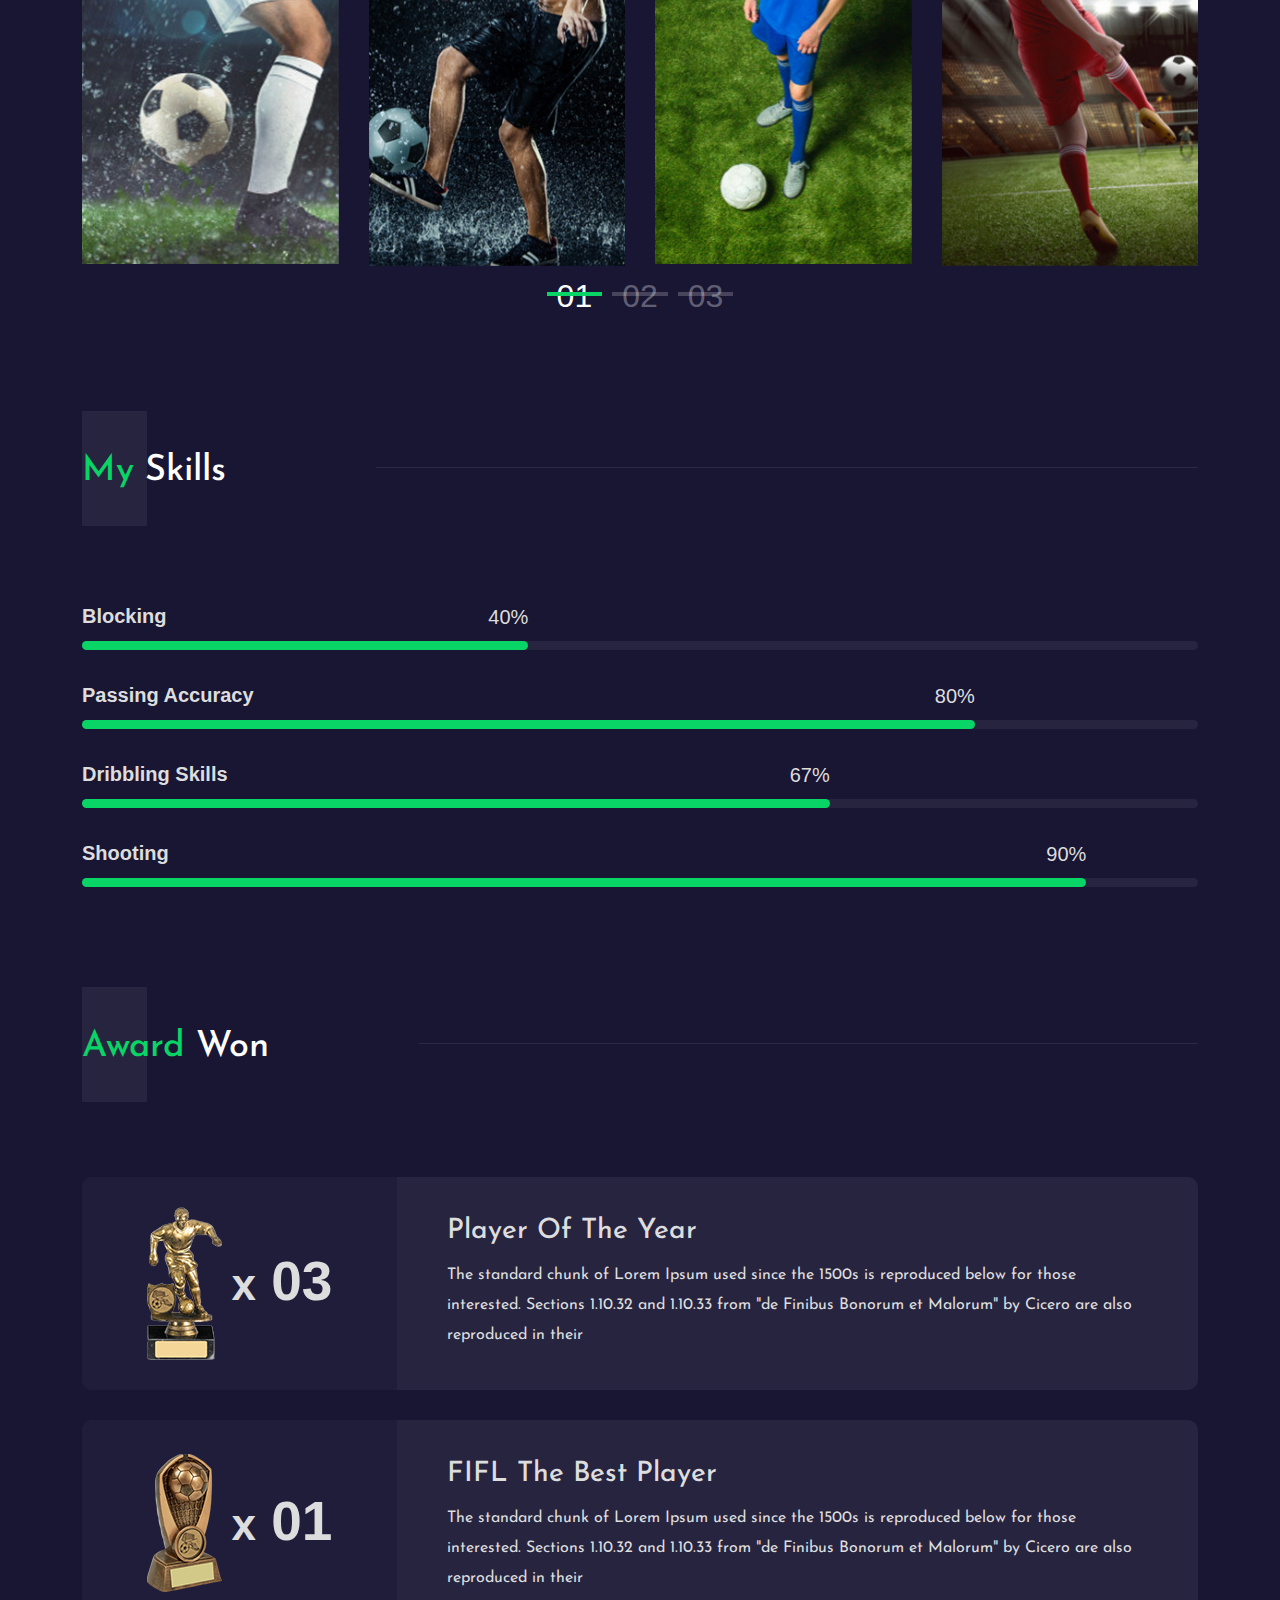
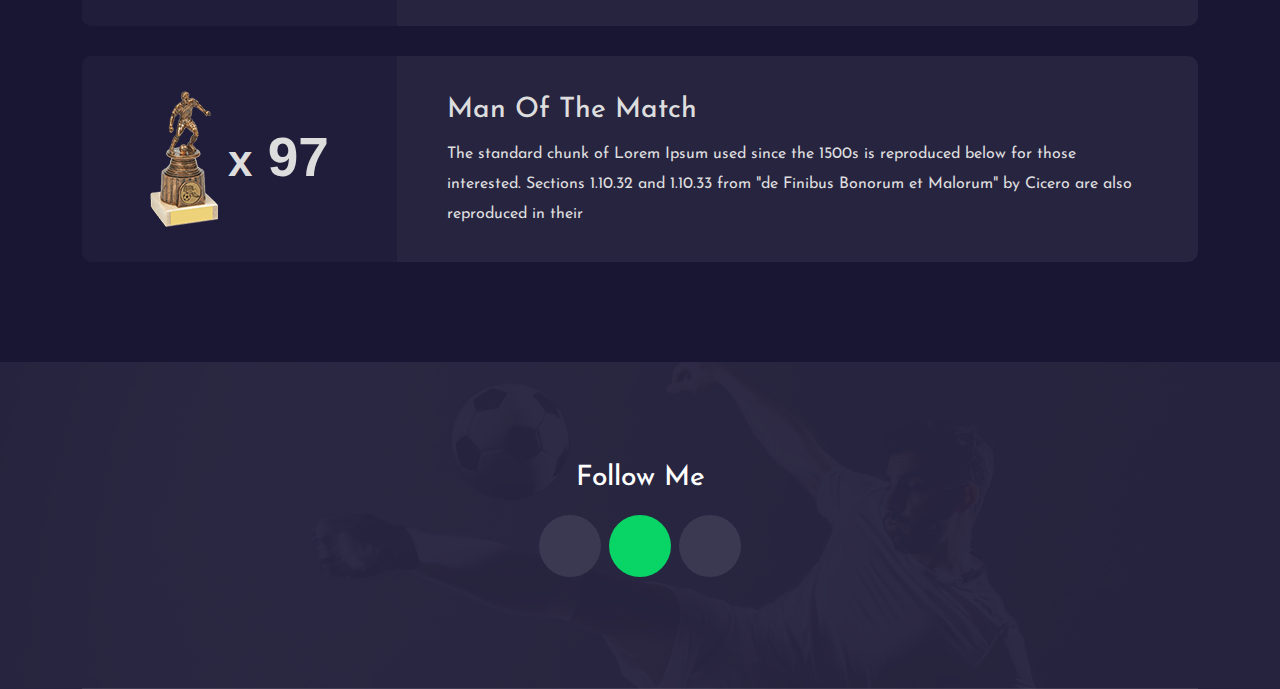
==== commit 8b148759: "add video and mobile version" ====
--- a/index.html
+++ b/index.html
@@ -182,9 +182,8 @@
 
     <!-- start video section -->
 
-    <div class="video-fluid bg_img" data-background="./assets/img/video-bg-2.jpg"
-        style="background-image: url(&quot;./assets/img/video-bg-2.jpg&quot;);">
-        <video src=""></video>
+    <div class="video-fluid bg_img">
+        <video src="./assets/video/_The_story_of_my_life_@sharghdaily1_داستان_زندگی_من_مربوط_به_سال.mp4"></video>
         <button class="video-button large popup">
             <i class="fa-solid fa-play"></i>
         </button>
@@ -538,27 +537,51 @@
     <script src="./assets/js/bootstrap.bundle.min.js"></script>
     <script>
         $('.gallery-slider').owlCarousel({
-      loop: false,
-      margin: 30,
-      responsiveClass: true,
-      nav: false,
-      dots: true,
-      autoplay: true,
-      autoplayTimeout: 2000,
-      autoplayHoverPause: false,
-      items: 1,
-      responsive: {
-        500: {
-          items: 2,
-        },
-        768: {
-          items: 3,
-        },
-        992: {
-          items: 4
-        }
-      }
-    })
+            loop: false,
+            margin: 30,
+            responsiveClass: true,
+            nav: false,
+            dots: true,
+            autoplay: true,
+            autoplayTimeout: 2000,
+            autoplayHoverPause: false,
+            items: 1,
+            responsive: {
+                500: {
+                    items: 2,
+                },
+                768: {
+                    items: 3,
+                },
+                992: {
+                    items: 4
+                }
+            }
+        })
+
+
+
+
+        let btn_play = document.querySelector('.video-button')
+        let video = document.querySelector('video')
+
+        btn_play.addEventListener('click', () => {
+            if (video.paused) {
+                btn_play.querySelector('i').classList.replace('fa-play', 'fa-pause')
+                btn_play.style.opacity = '0'
+                video.play()
+            } else {
+                btn_play.querySelector('i').classList.replace('fa-pause', 'fa-play')
+                btn_play.style.opacity = '1'
+                video.pause()
+            }
+        })
+
+        video.addEventListener('click', () => {
+            btn_play.style.opacity = '1'
+                video.pause()
+        })
+
     </script>
 
 </body>
--- a/assets/css/style.css
+++ b/assets/css/style.css
@@ -7,6 +7,23 @@
     --hover: red;
 }
 
+@font-face {
+    font-family: JosefinSans;
+    src: url(../font/JosefinSans-Bold.ttf);
+    font-weight: bold;
+}
+
+@font-face {
+    font-family: JosefinSans;
+    src: url(../font/JosefinSans-Medium.ttf);
+    font-weight: 500;
+}
+
+@font-face {
+    font-family: JosefinSans;
+    src: url(../font/JosefinSans-Regular.ttf);
+    font-weight: normal;
+}
 
 * {
     margin: 0;
@@ -21,7 +38,7 @@
 
 body {
     background-color: var(--bg-color);
-    font-family: "Open Sans", sans-serif;
+    font-family: JosefinSans, sans-serif;
     overflow-x: hidden;
     width: 100%;
     background: #191634;
@@ -190,7 +207,7 @@
 
     .banner-thumb img {
         width: 600px;
-        transform: translate(50px, 200px);
+        transform: translate(50px, 150px);
     }
 }
 
@@ -360,9 +377,11 @@
     position: relative;
     padding: 25px 0 20px;
     color: #fff;
-    font-size: 60px;
-}
-
+    font-size: 36px;
+}
+.banner-content .title{
+    font-weight: bold;
+}
 .section-header .title::before {
     position: absolute;
     content: '';
@@ -511,7 +530,7 @@
 }
 
 .video-fluid {
-    height: 300px;
+    height: fit-content;
     position: relative;
     overflow: hidden;
 }
@@ -1530,7 +1549,114 @@
         font-size: 32px;
     }
 }
-video{
+
+video {
     width: 100%;
     height: 100%;
+}
+
+@media (max-width: 991px) {
+    .banner-section {
+        padding: 250px 0 0;
+    }
+
+    .banner-content .title {
+        font-size: 70px;
+        line-height: 80px;
+        margin-bottom: 20px;
+    }
+    .banner-thumb img {
+        max-width: none;
+        width: 100%;
+        height: 100%;
+        transform: translateY(-100px);
+}
+.banner-thumb {
+    margin: 0 auto;
+}
+.history-area {
+    padding: 40px 30px;
+}
+}
+
+@media (max-width: 768px) {
+    .award-item .award-thumb, .award-item .award-content {
+        width: 100%;
+    }
+    .award-item .award-thumb {
+        -webkit-border-radius: 10px 10px 0 0;
+        -moz-border-radius: 10px 10px 0 0;
+        border-radius: 10px 10px 0 0;
+    }
+    .award-item .award-thumb .cont {
+        font-size: 40px;
+    }
+    .award-item .award-content {
+        -webkit-border-radius: 0 0 10px 10px;
+        -moz-border-radius: 0 0 10px 10px;
+        border-radius: 0 0 10px 10px;
+        padding: 40px 30px;
+    }
+    .award-item .award-content {
+        -webkit-border-radius: 0 0 10px 10px;
+        -moz-border-radius: 0 0 10px 10px;
+        border-radius: 0 0 10px 10px;
+        padding: 40px 30px;
+    }
+    .award-item .award-content {
+        padding: 30px 15px;
+    }
+    .banner-section {
+        padding: 150px 0 0;
+    }
+}
+
+
+@media (max-width: 575px) {
+    .counter-item .subtitle {
+        font-size: 18px;
+        margin-top: 20px;
+    }
+    .history-section,.achivement-section{
+        padding-bottom: 0 !important;
+    }
+    .social-icons li a {
+        font-size: 16px;
+        height: 50px;
+        line-height: 50px;
+        width: 50px;
+    }
+    .history-area {
+        padding: 40px 15px;
+    }
+    .mt--103{
+        margin-top: -150px;
+    }
+    .banner-shape.shape-4,
+    .banner-shape.shape-5,
+    .banner-shape.shape-6 {
+        display: none;
+    }
+    .banner-section {
+        padding: 150px 0 0;
+    }
+    .banner-shape.shape-1 {
+        left: 16px;
+    }
+
+    .banner-shape.shape-2 {
+        left: 50%;
+    }
+
+    .banner-shape.shape-3 {
+        left: calc(100% - 16px);
+    }
+
+    .banner-content .title {
+        font-size: 50px;
+        line-height: 65px;
+    }
+}
+.owl-dot:nth-of-type(n+6) {
+    display: none !important;
 }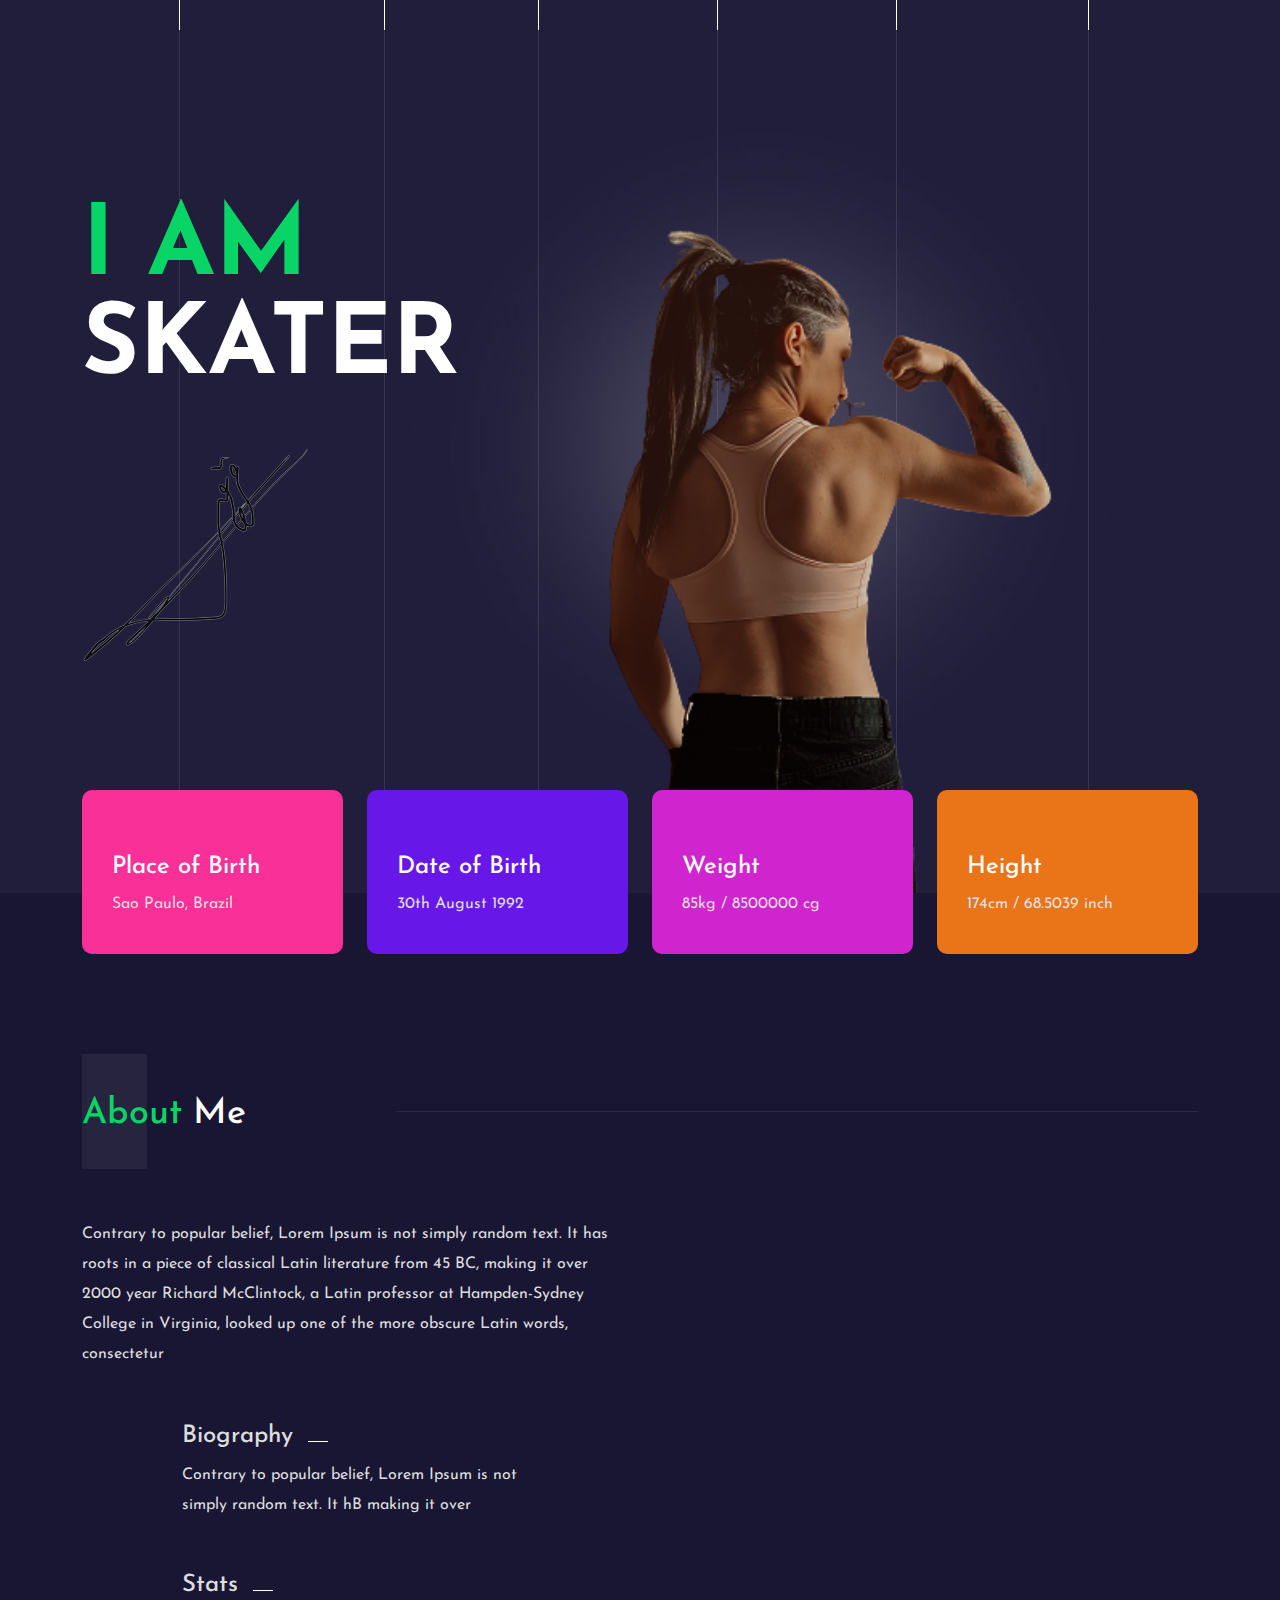
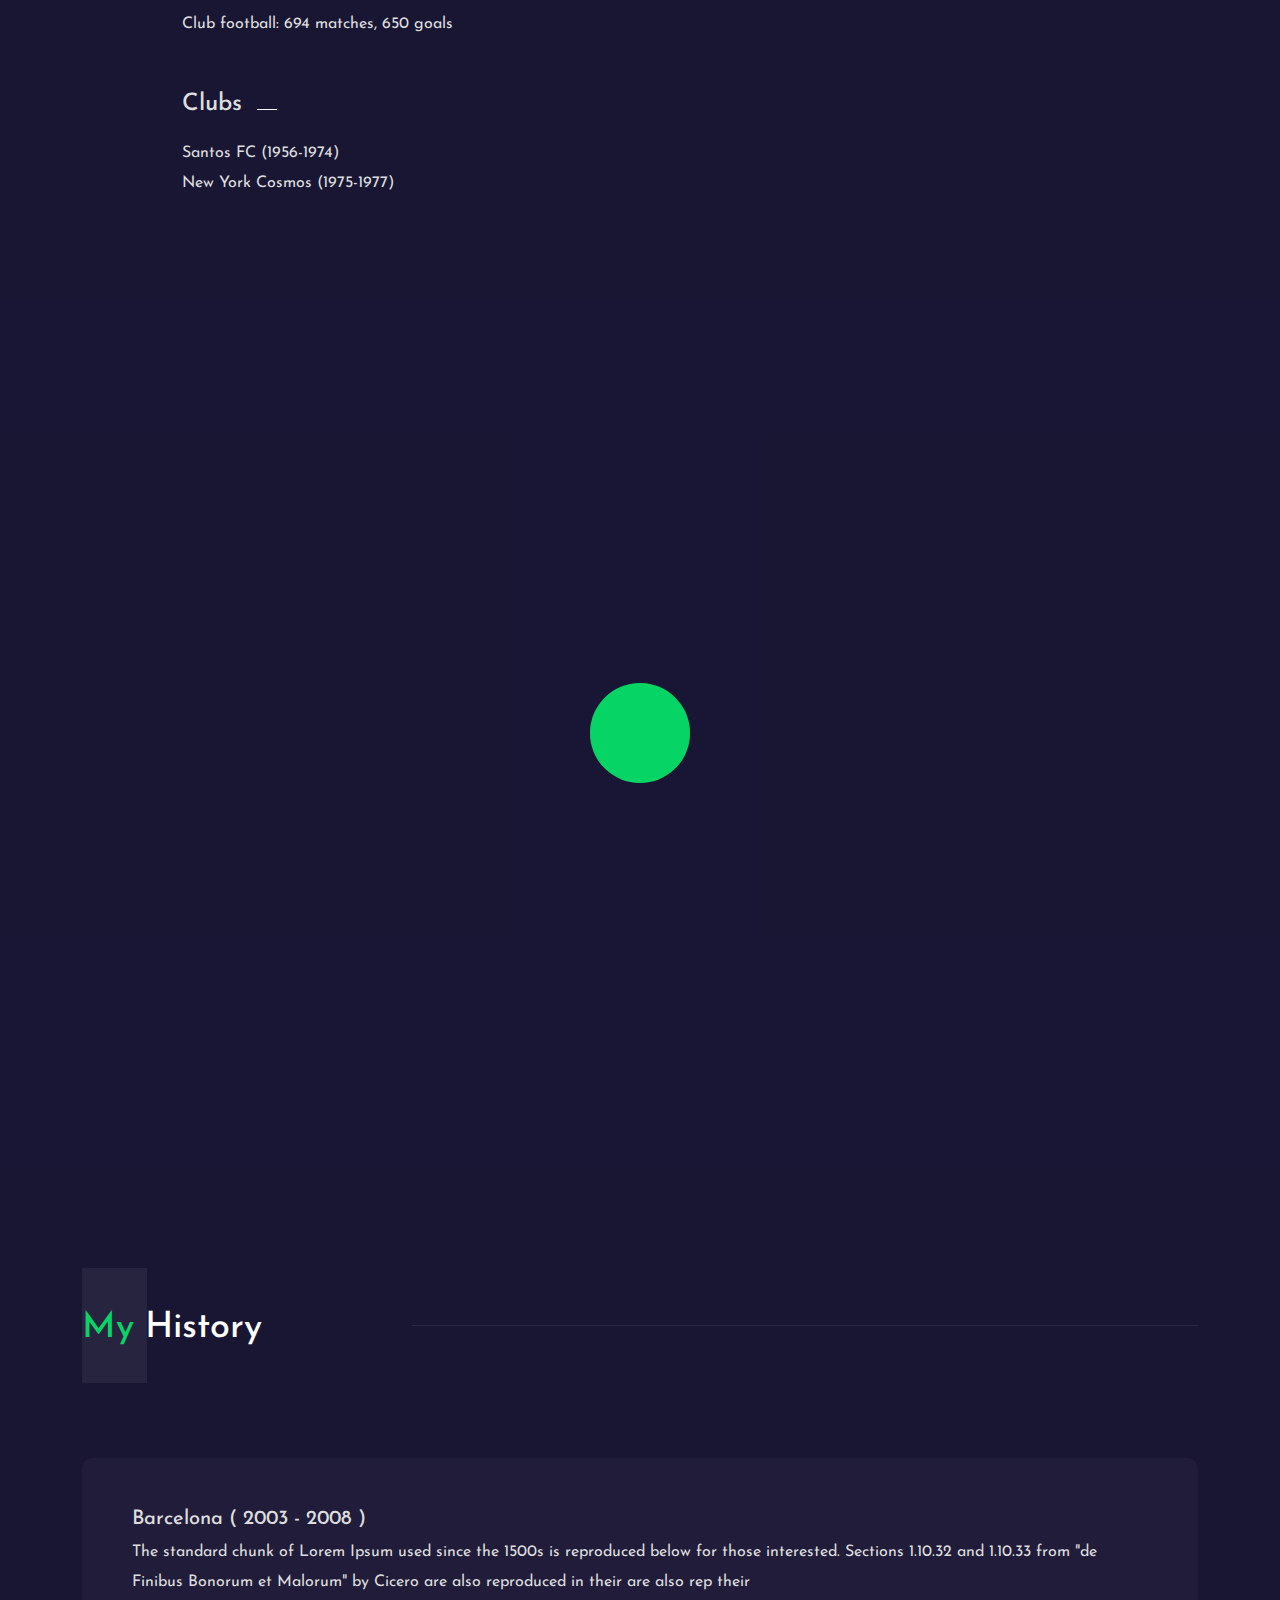
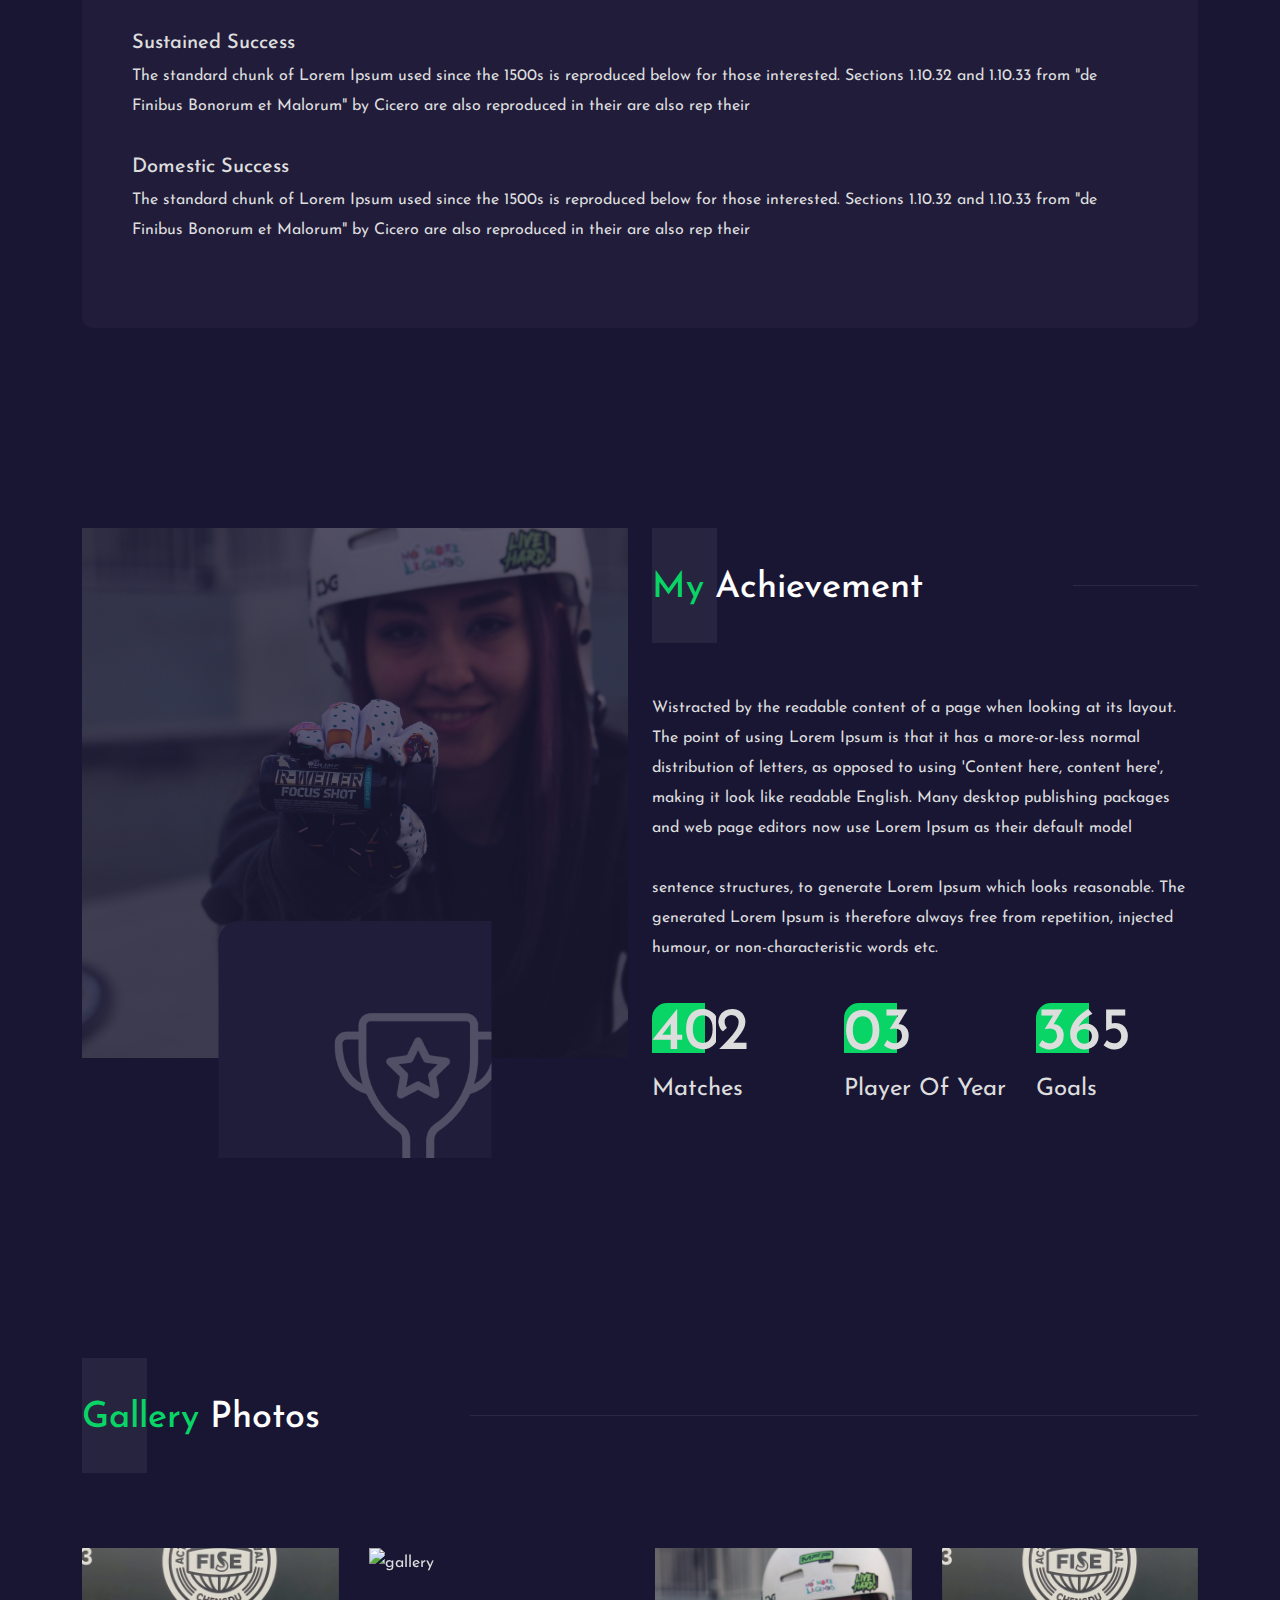
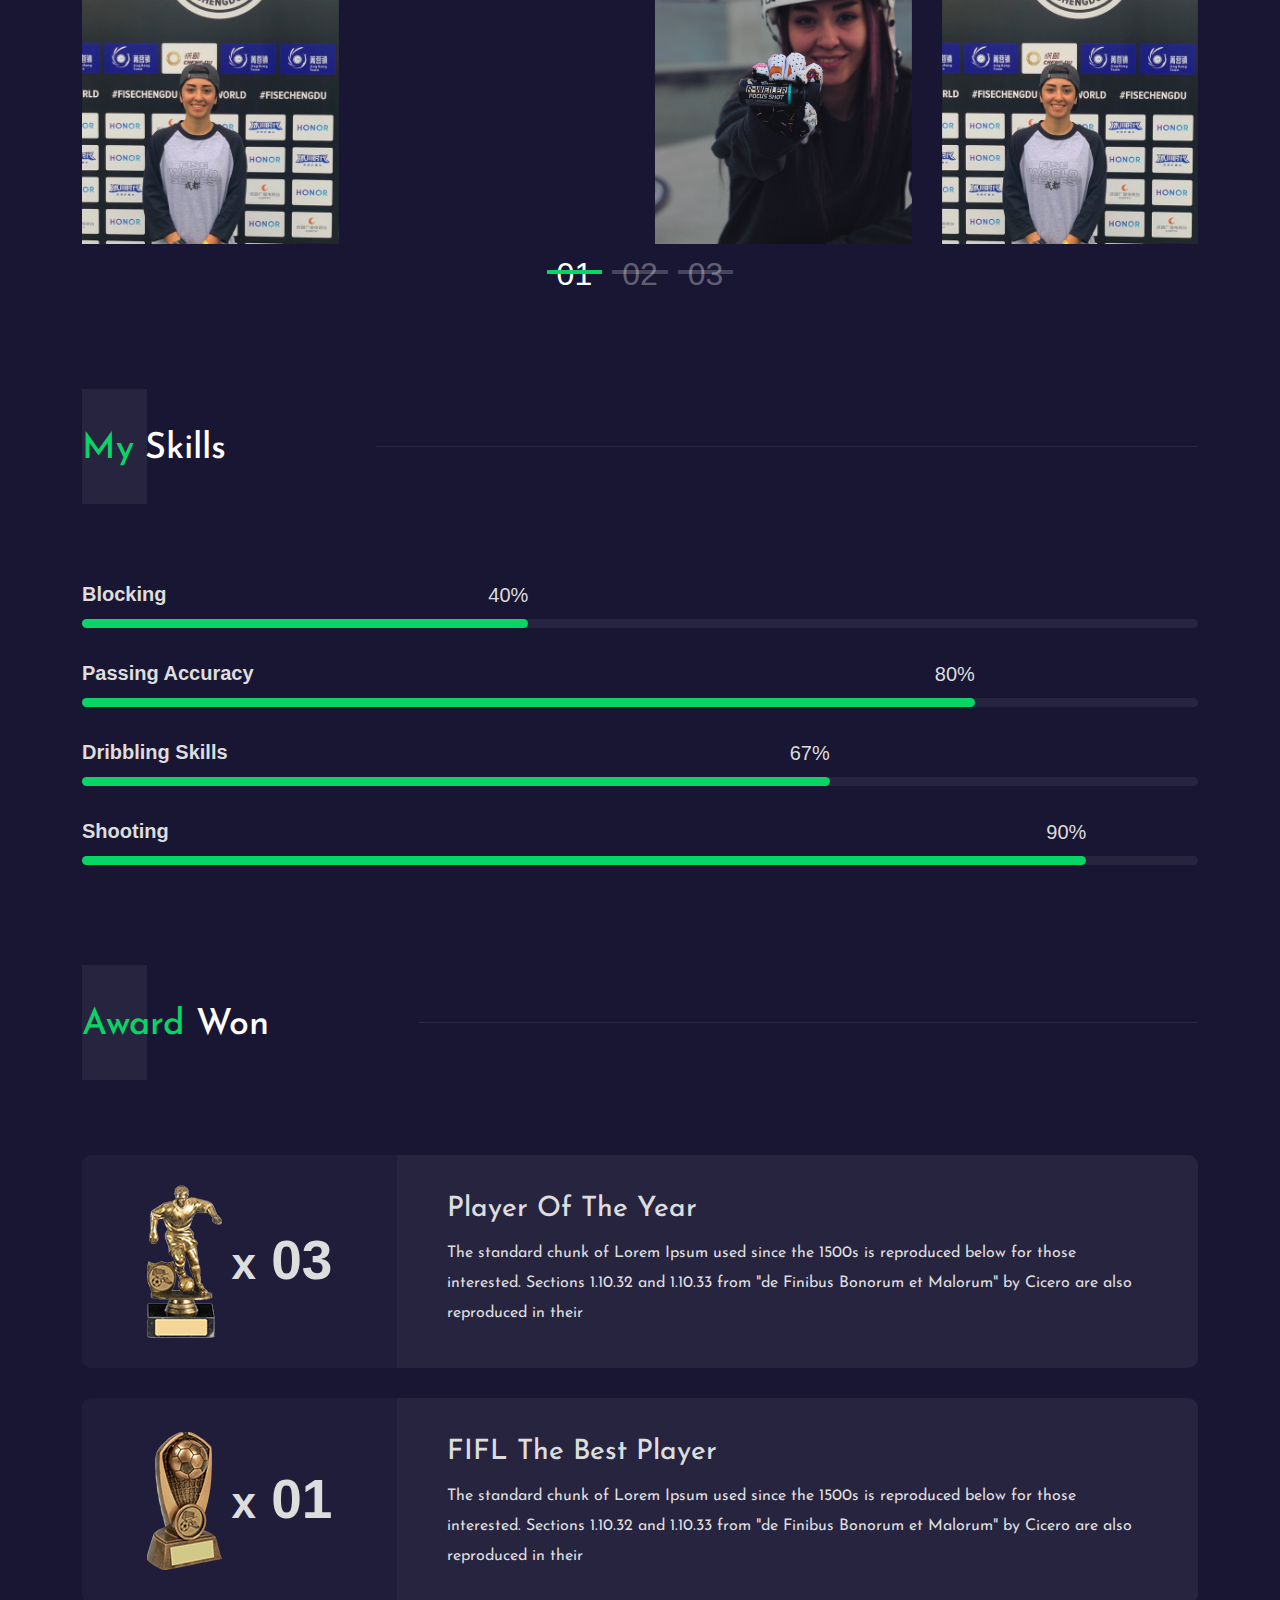
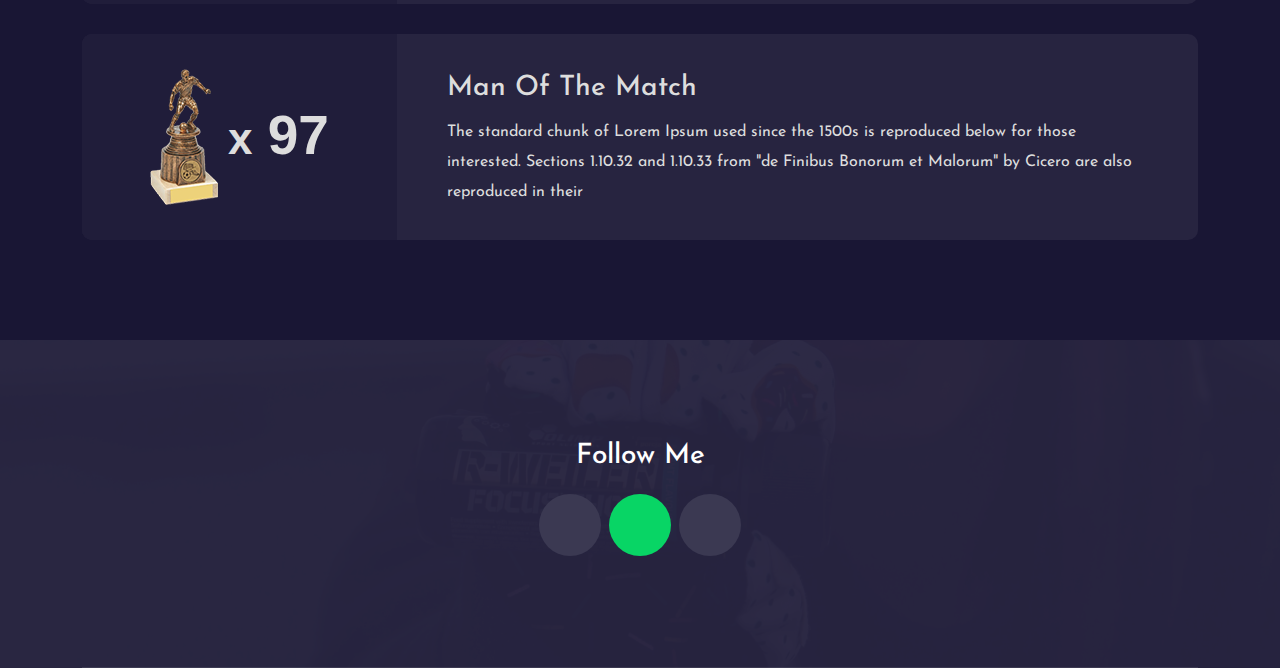
==== commit c51d34bd: "done-project" ====
--- a/index.html
+++ b/index.html
@@ -34,8 +34,9 @@
             <div class="banner-content wow fadeInLeft" data-wow-duration="1s"
                 style="visibility: visible; animation-duration: 1s; animation-name: fadeInLeft;">
                 <h1 class="title"><span class="text-theme d-block">I am</span>Skater</h1>
-
-                <span class="custom-button">enceforoughi</span>
+                <div class="sign">
+                    <img src="./assets/img/1.png" alt="banner">
+                </div>
             </div>
             <div class="banner-thumb wow fadeInUp" data-wow-delay=".5s" data-wow-duration="1s"
                 style="visibility: visible; animation-duration: 1s; animation-delay: 0.5s; animation-name: fadeInUp;">
@@ -241,8 +242,8 @@
             <div class="row justify-content-between">
                 <div class="col-lg-6">
                     <div class="achivement-left">
-                        <div class="bg_img" data-background="./assets/img/achivement-bg.jpg"
-                            style="background-image: url(&quot;./assets/img/achivement-bg.jpg&quot;);">
+                        <div class="bg_img" data-background="./assets/img/IMG_1405.JPG"
+                            style="background-image: url(&quot;./assets/img/IMG_1405.JPG&quot;);">
                             <img src="./assets/img/trophy-shape.png" alt="award">
                         </div>
                     </div>
@@ -339,52 +340,40 @@
             </div>
             <div class="gallery-slider owl-theme owl-carousel">
                 <div class="gallery-thumb">
-                    <a href="./assets/img/g1.jpg" class="img-pop"><i class="flaticon-add"></i></a>
-                    <img src="./assets/img/g1.jpg" alt="gallery">
-                </div>
-                <div class="gallery-thumb">
-                    <a href="./assets/img/g2.jpg" class="img-pop"><i class="flaticon-add"></i></a>
-                    <img src="./assets/img/g2.jpg" alt="gallery">
-                </div>
-                <div class="gallery-thumb">
-                    <a href="./assets/img/g3.jpg" class="img-pop"><i class="flaticon-add"></i></a>
-                    <img src="./assets/img/g3.jpg" alt="gallery">
-                </div>
-                <div class="gallery-thumb">
-                    <a href="./assets/img/g4.jpg" class="img-pop"><i class="flaticon-add"></i></a>
-                    <img src="./assets/img/g4.jpg" alt="gallery">
-                </div>
-                <div class="gallery-thumb">
-                    <a href="./assets/img/g1.jpg" class="img-pop"><i class="flaticon-add"></i></a>
-                    <img src="./assets/img/g1.jpg" alt="gallery">
-                </div>
-                <div class="gallery-thumb">
-                    <a href="./assets/img/g2.jpg" class="img-pop"><i class="flaticon-add"></i></a>
-                    <img src="./assets/img/g2.jpg" alt="gallery">
-                </div>
-                <div class="gallery-thumb">
-                    <a href="./assets/img/g3.jpg" class="img-pop"><i class="flaticon-add"></i></a>
-                    <img src="./assets/img/g3.jpg" alt="gallery">
-                </div>
-                <div class="gallery-thumb">
-                    <a href="./assets/img/g4.jpg" class="img-pop"><i class="flaticon-add"></i></a>
-                    <img src="./assets/img/g4.jpg" alt="gallery">
-                </div>
-                <div class="gallery-thumb">
-                    <a href="./assets/img/g1.jpg" class="img-pop"><i class="flaticon-add"></i></a>
-                    <img src="./assets/img/g1.jpg" alt="gallery">
-                </div>
-                <div class="gallery-thumb">
-                    <a href="./assets/img/g2.jpg" class="img-pop"><i class="flaticon-add"></i></a>
-                    <img src="./assets/img/g2.jpg" alt="gallery">
-                </div>
-                <div class="gallery-thumb">
-                    <a href="./assets/img/g3.jpg" class="img-pop"><i class="flaticon-add"></i></a>
-                    <img src="./assets/img/g3.jpg" alt="gallery">
-                </div>
-                <div class="gallery-thumb">
-                    <a href="./assets/img/g4.jpg" class="img-pop"><i class="flaticon-add"></i></a>
-                    <img src="./assets/img/g4.jpg" alt="gallery">
+                    <img src="./assets/img/IMG_1430.JPG" alt="gallery">
+                </div>
+                <div class="gallery-thumb">
+                    <img src="./assets/img/IMG_1664.JPG" alt="gallery">
+                </div>
+                <div class="gallery-thumb">
+                    <img src="./assets/img/IMG_1405.JPG" alt="gallery">
+                </div>
+                <div class="gallery-thumb">
+                    <img src="./assets/img/IMG_1430.JPG" alt="gallery">
+                </div>
+                <div class="gallery-thumb">
+                    <img src="./assets/img/IMG_1430.JPG" alt="gallery">
+                </div>
+                <div class="gallery-thumb">
+                    <img src="./assets/img/IMG_1664.JPG" alt="gallery">
+                </div>
+                <div class="gallery-thumb">
+                    <img src="./assets/img/IMG_1405.JPG" alt="gallery">
+                </div>
+                <div class="gallery-thumb">
+                    <img src="./assets/img/IMG_1430.JPG" alt="gallery">
+                </div>
+                <div class="gallery-thumb">
+                    <img src="./assets/img/IMG_1430.JPG" alt="gallery">
+                </div>
+                <div class="gallery-thumb">
+                    <img src="./assets/img/IMG_1664.JPG" alt="gallery">
+                </div>
+                <div class="gallery-thumb">
+                    <img src="./assets/img/IMG_1405.JPG" alt="gallery">
+                </div>
+                <div class="gallery-thumb">
+                    <img src="./assets/img/IMG_1430.JPG" alt="gallery">
                 </div>
             </div>
         </div>
@@ -509,8 +498,8 @@
 
     <!-- start footer -->
 
-    <footer class="bg_img bg-overlay" data-background="./assets/img/footer-bg.jpg"
-        style="background-image: url(&quot;./assets/img/footer-bg.jpg&quot;);">
+    <footer class="bg_img bg-overlay" data-background="./assets/img/IMG_1405.JPG"
+        style="background-image: url(&quot;./assets/img/IMG_1405.JPG&quot;);">
         <div class="container">
             <div class="footer-top padding-top padding-bottom">
                 <h3 class="title">Follow Me</h3>
--- a/assets/css/style.css
+++ b/assets/css/style.css
@@ -67,7 +67,7 @@
 }
 
 .banner-section {
-    padding: 290px 0 210px;
+    padding: 200px 0 150px;
     position: relative;
     overflow: hidden;
 }
@@ -207,7 +207,7 @@
 
     .banner-thumb img {
         width: 600px;
-        transform: translate(50px, 150px);
+        transform: translate(50px, 100px);
     }
 }
 
@@ -1528,7 +1528,14 @@
 .owl-dots .owl-dot.active::after {
     background: #08d565;
 }
-
+.banner-content .sign {
+    margin-bottom: 80px;
+}
+.banner-content .sign img {
+    /* width: 200px;
+    height: 100px;
+    object-fit: cover; */
+}
 .owl-dots .owl-dot::after {
     width: 100%;
     left: 0;
@@ -1609,6 +1616,9 @@
     .banner-section {
         padding: 150px 0 0;
     }
+    .banner-content .sign{
+        margin-bottom: 0;
+    }
 }
 
 
@@ -1659,4 +1669,9 @@
 }
 .owl-dot:nth-of-type(n+6) {
     display: none !important;
+}
+.owl-carousel .owl-item img{
+    width: 100%;
+    height: 296px;
+    object-fit: cover;
 }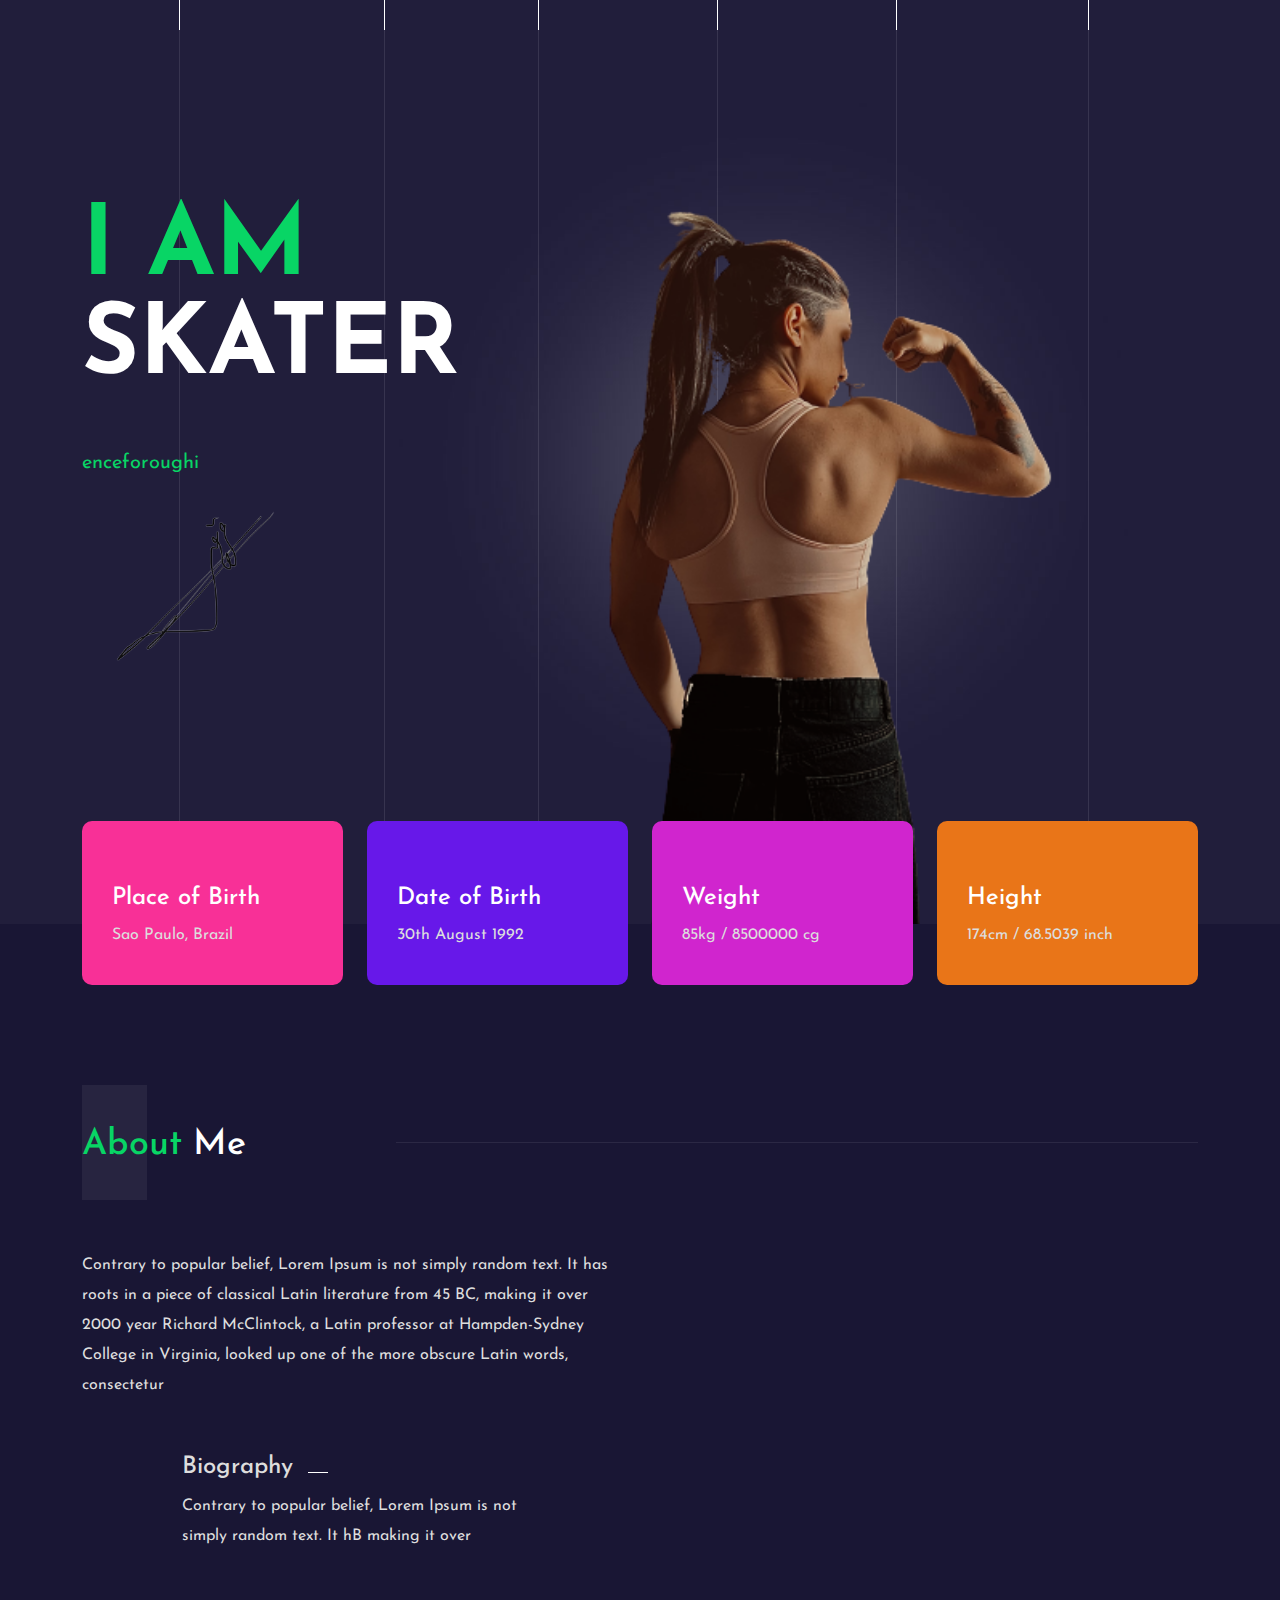
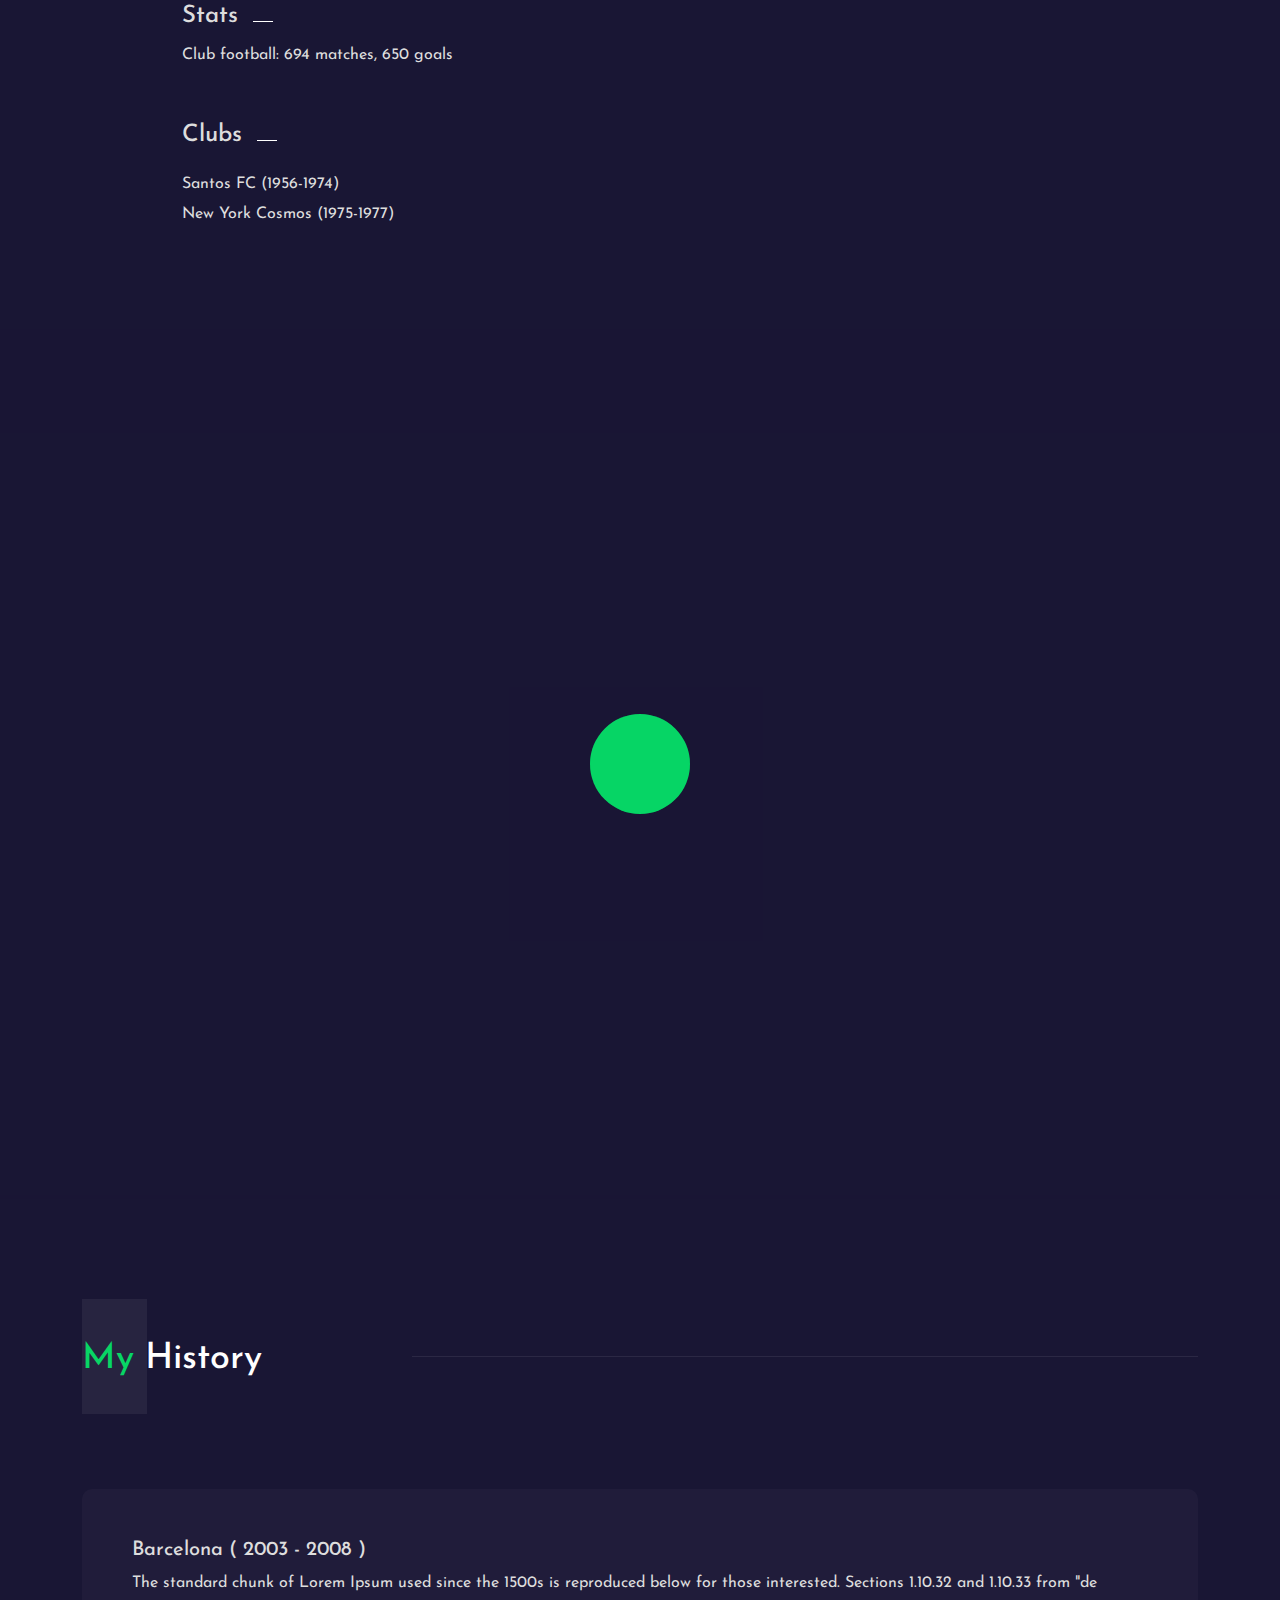
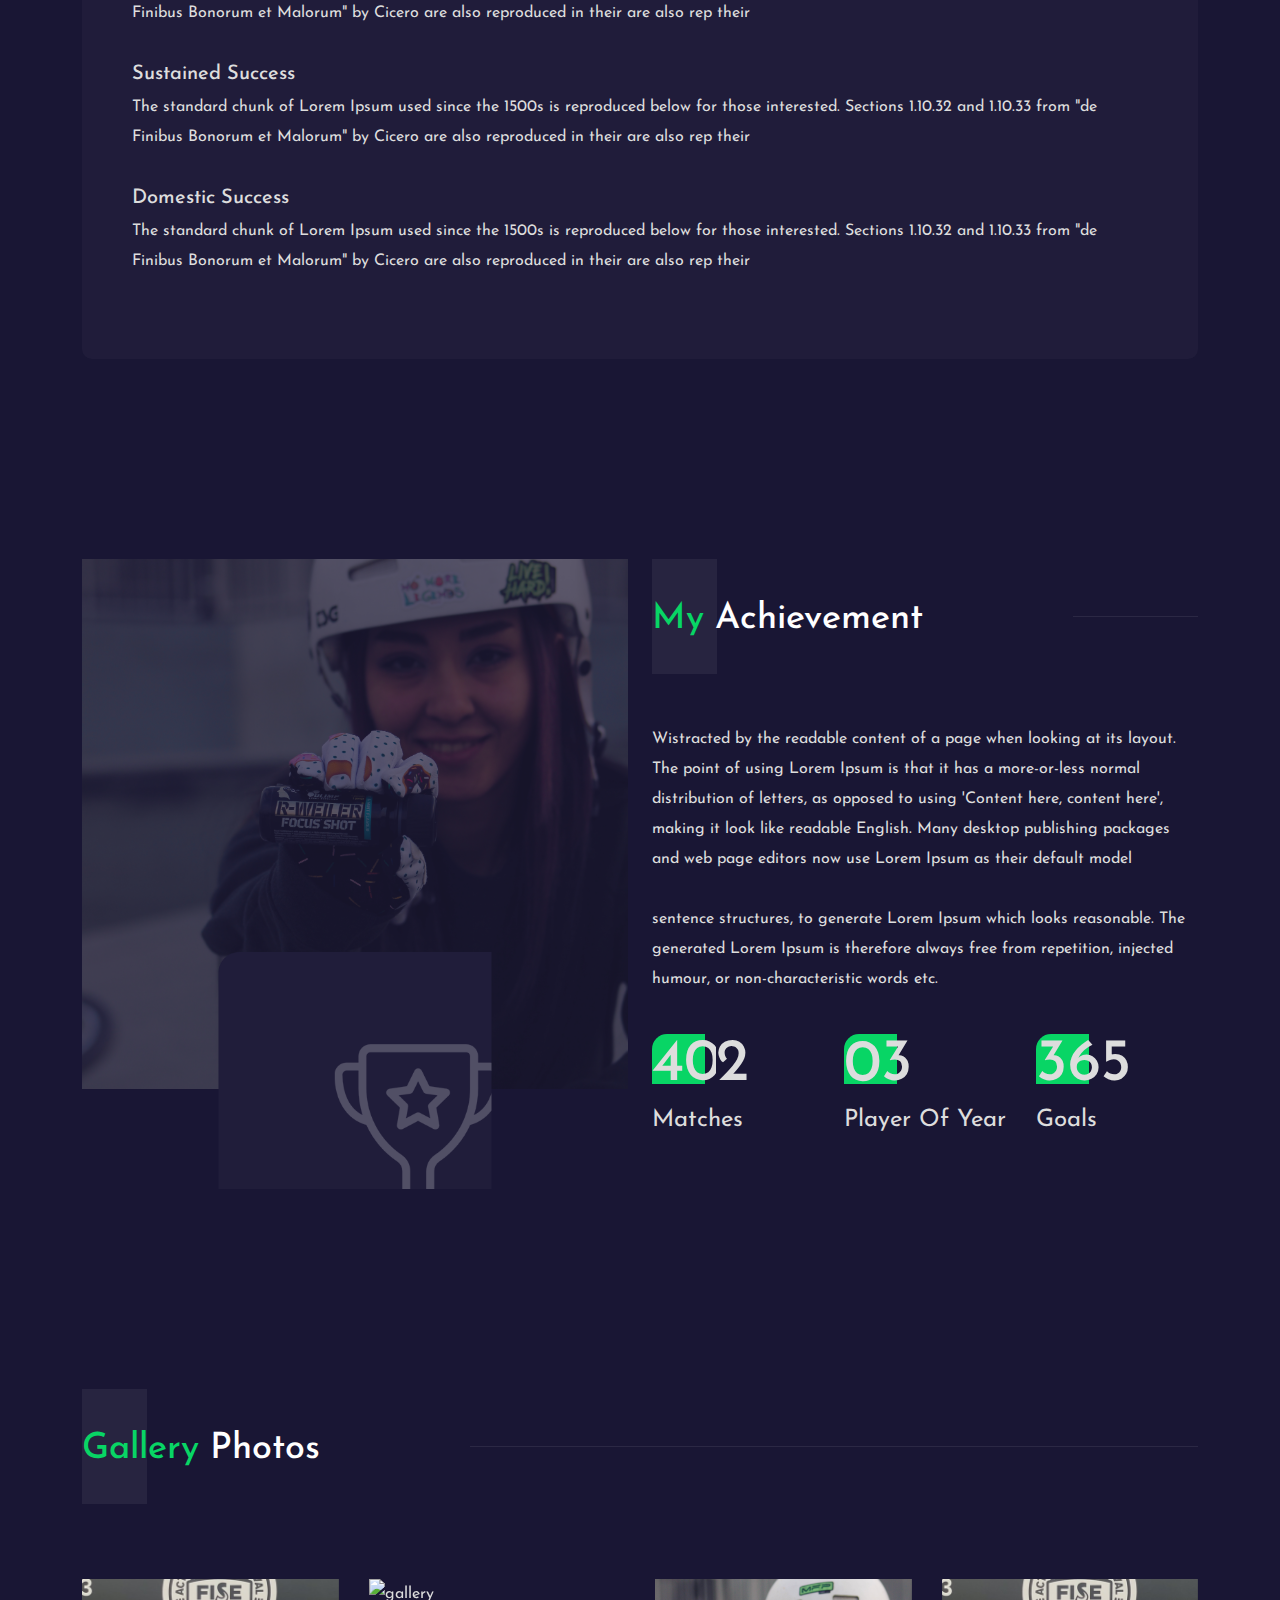
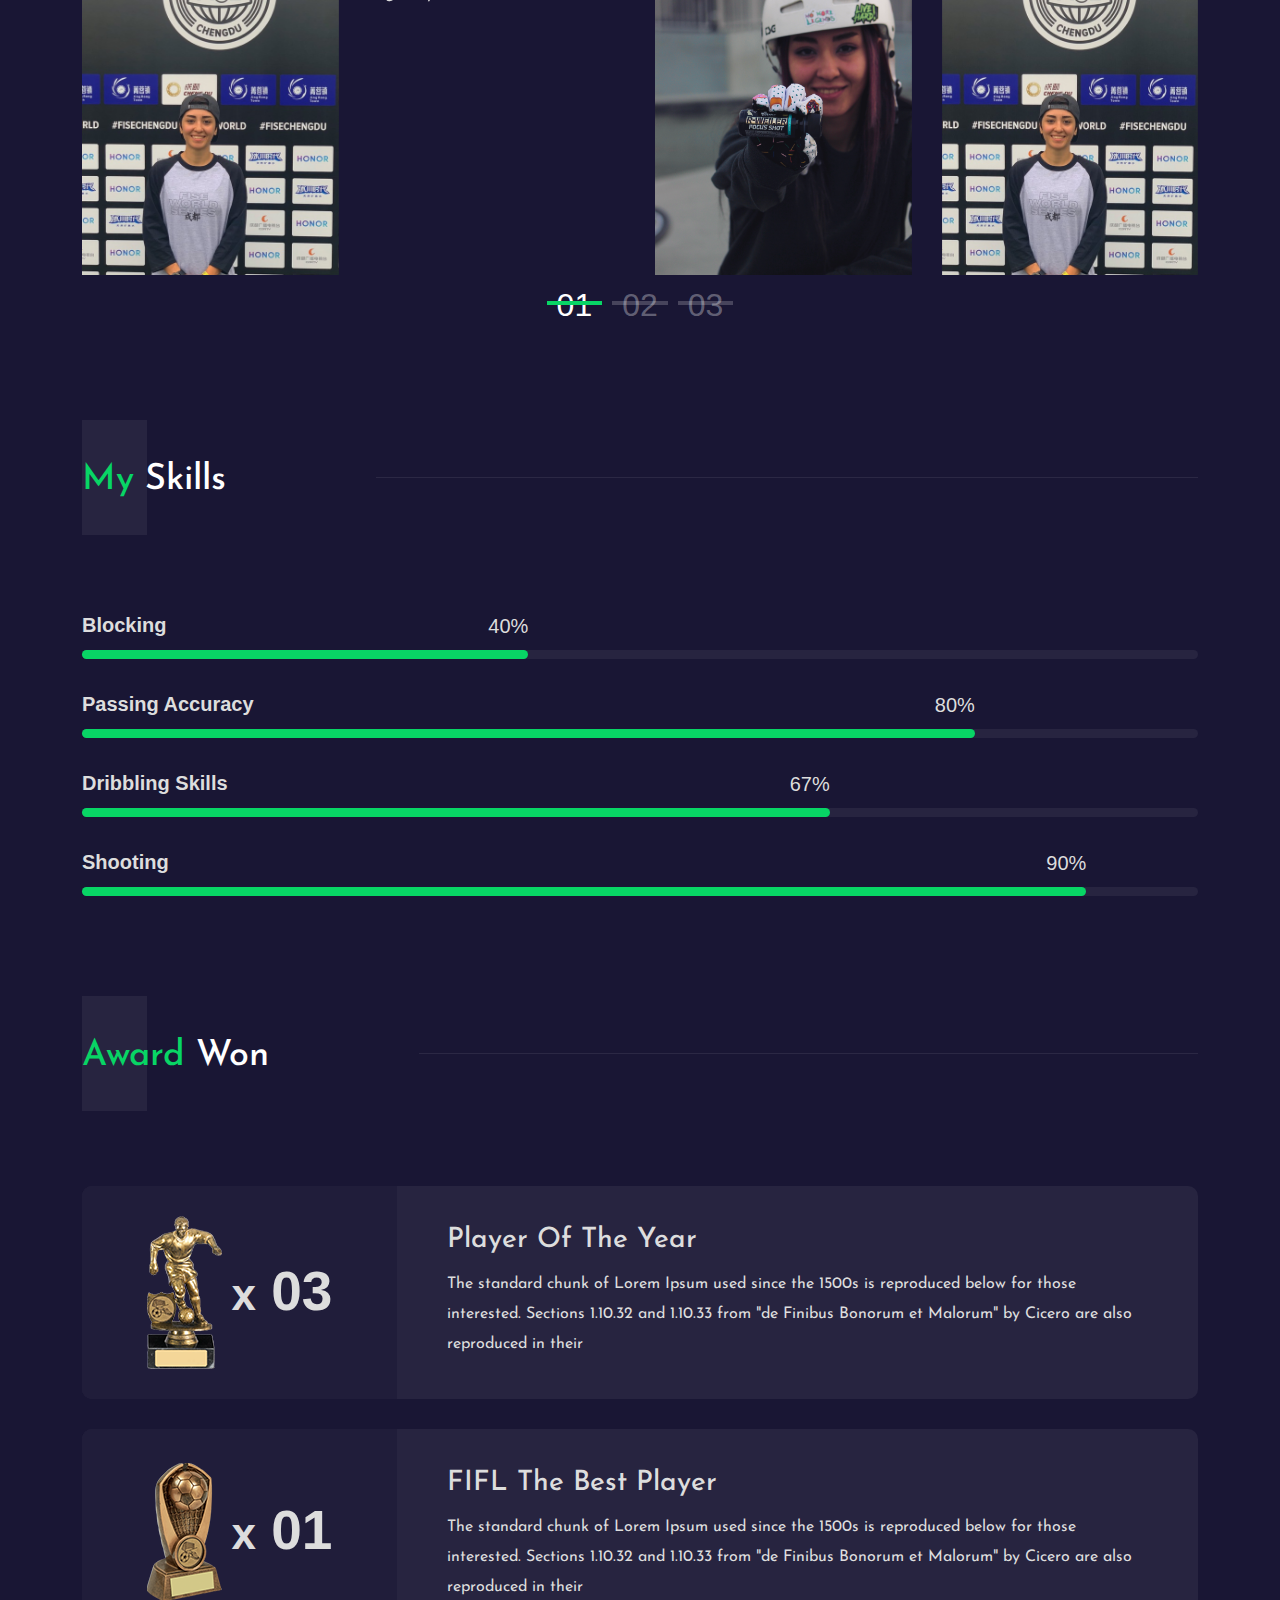
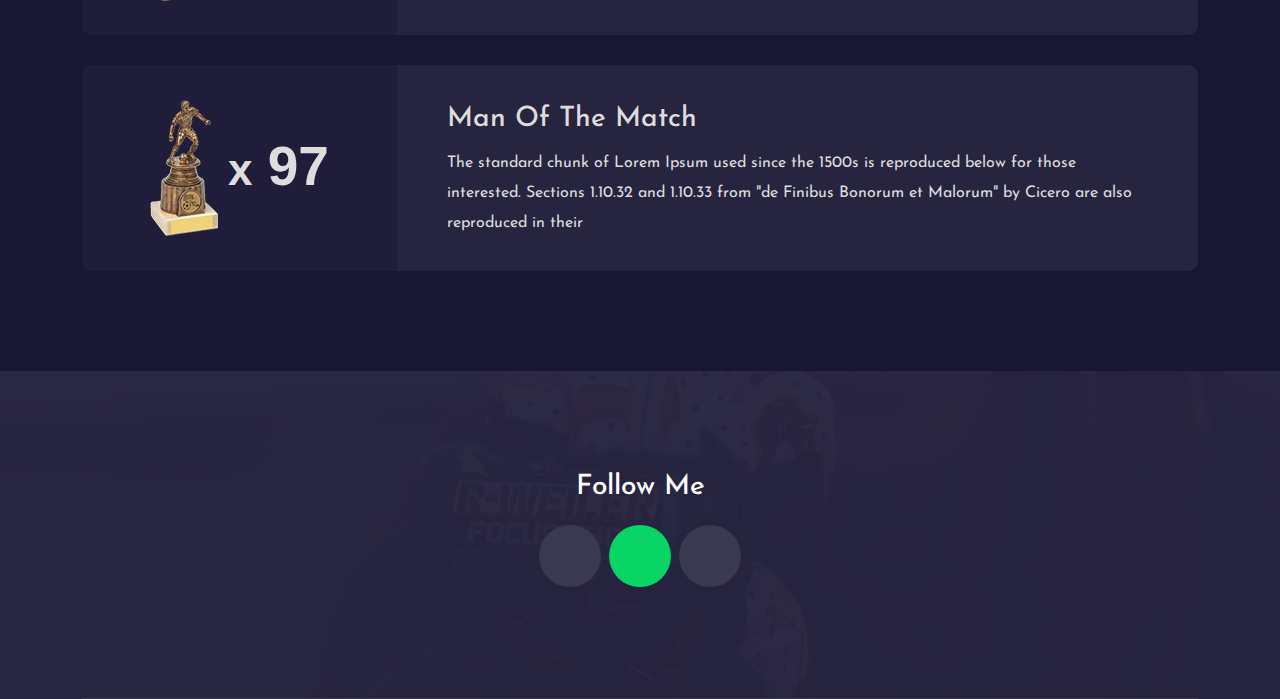
==== commit 65ddb718: "edit sign" ====
--- a/index.html
+++ b/index.html
@@ -34,6 +34,7 @@
             <div class="banner-content wow fadeInLeft" data-wow-duration="1s"
                 style="visibility: visible; animation-duration: 1s; animation-name: fadeInLeft;">
                 <h1 class="title"><span class="text-theme d-block">I am</span>Skater</h1>
+                <span class="custom-button">enceforoughi</span>
                 <div class="sign">
                     <img src="./assets/img/1.png" alt="banner">
                 </div>
--- a/assets/css/style.css
+++ b/assets/css/style.css
@@ -207,7 +207,7 @@
 
     .banner-thumb img {
         width: 600px;
-        transform: translate(50px, 100px);
+        transform: translate(50px, 50px);
     }
 }
 
@@ -1532,9 +1532,7 @@
     margin-bottom: 80px;
 }
 .banner-content .sign img {
-    /* width: 200px;
-    height: 100px;
-    object-fit: cover; */
+    transform: scale(.7);
 }
 .owl-dots .owl-dot::after {
     width: 100%;
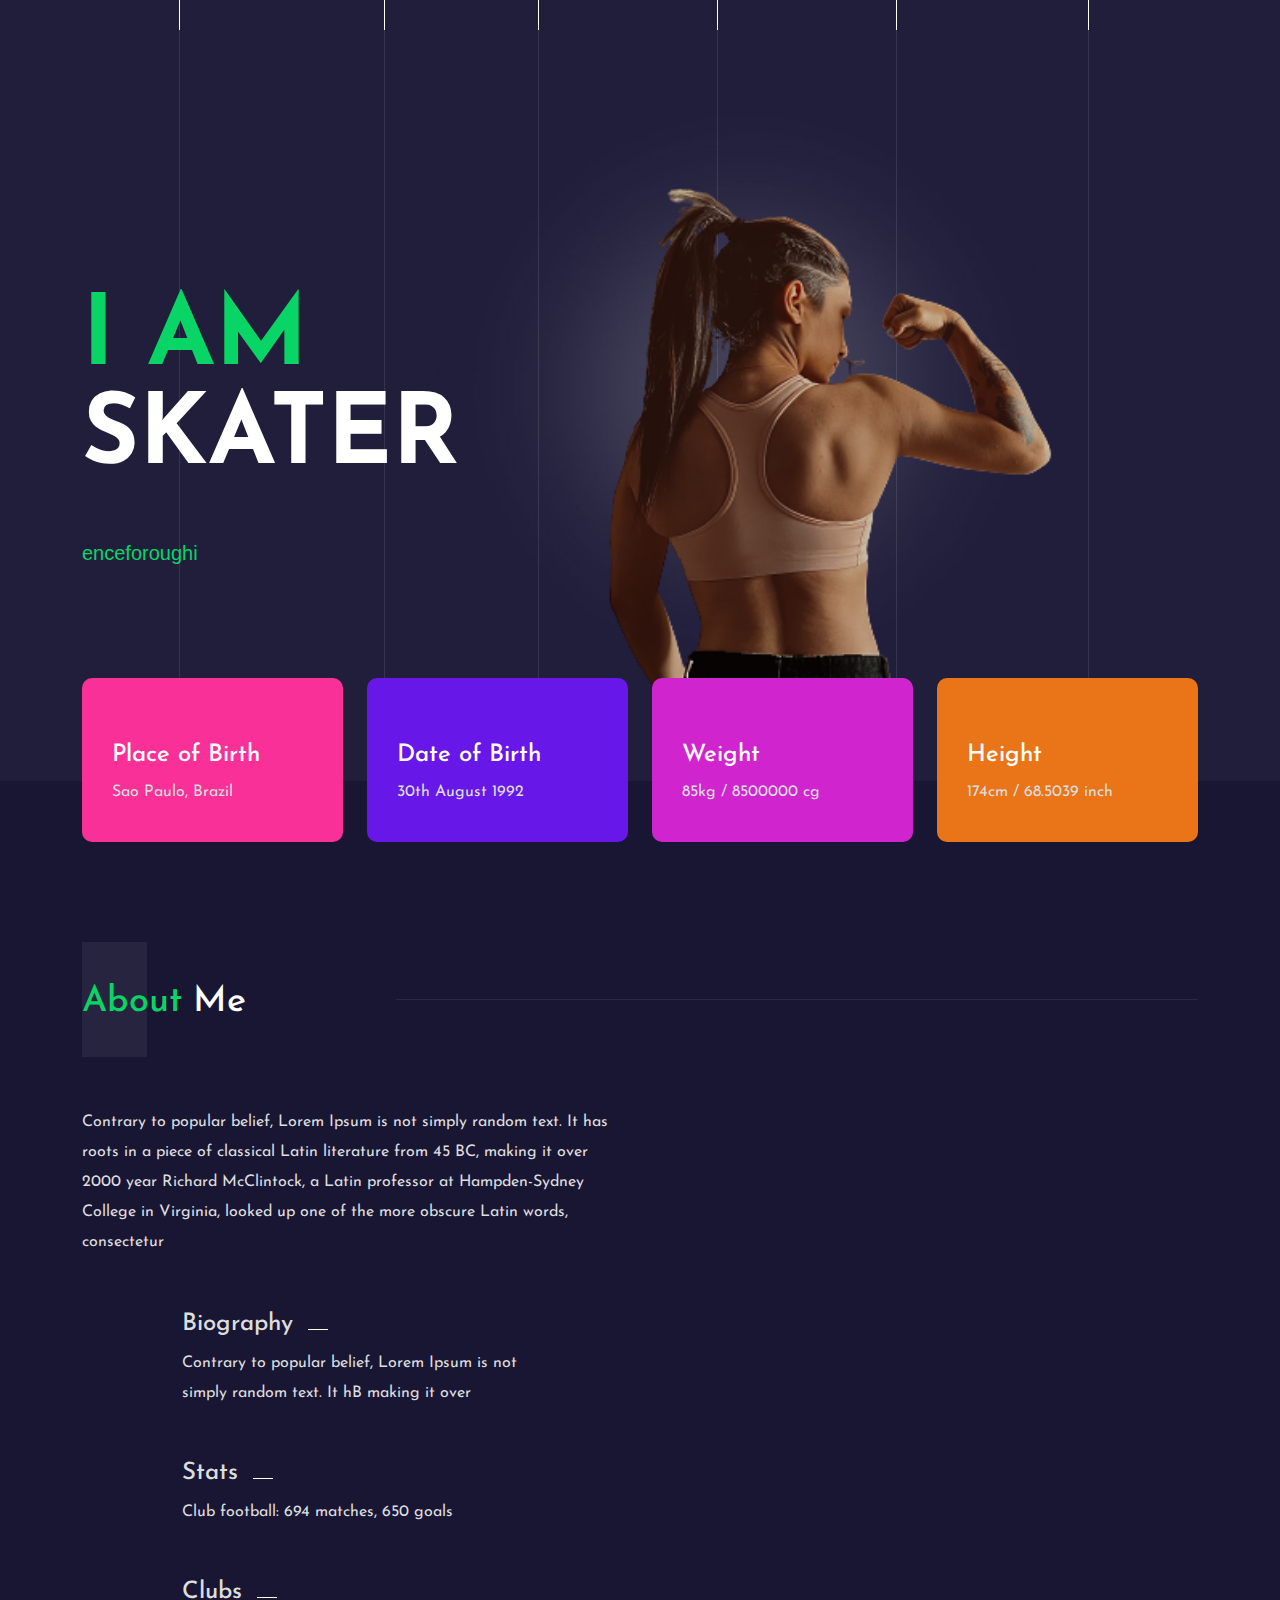
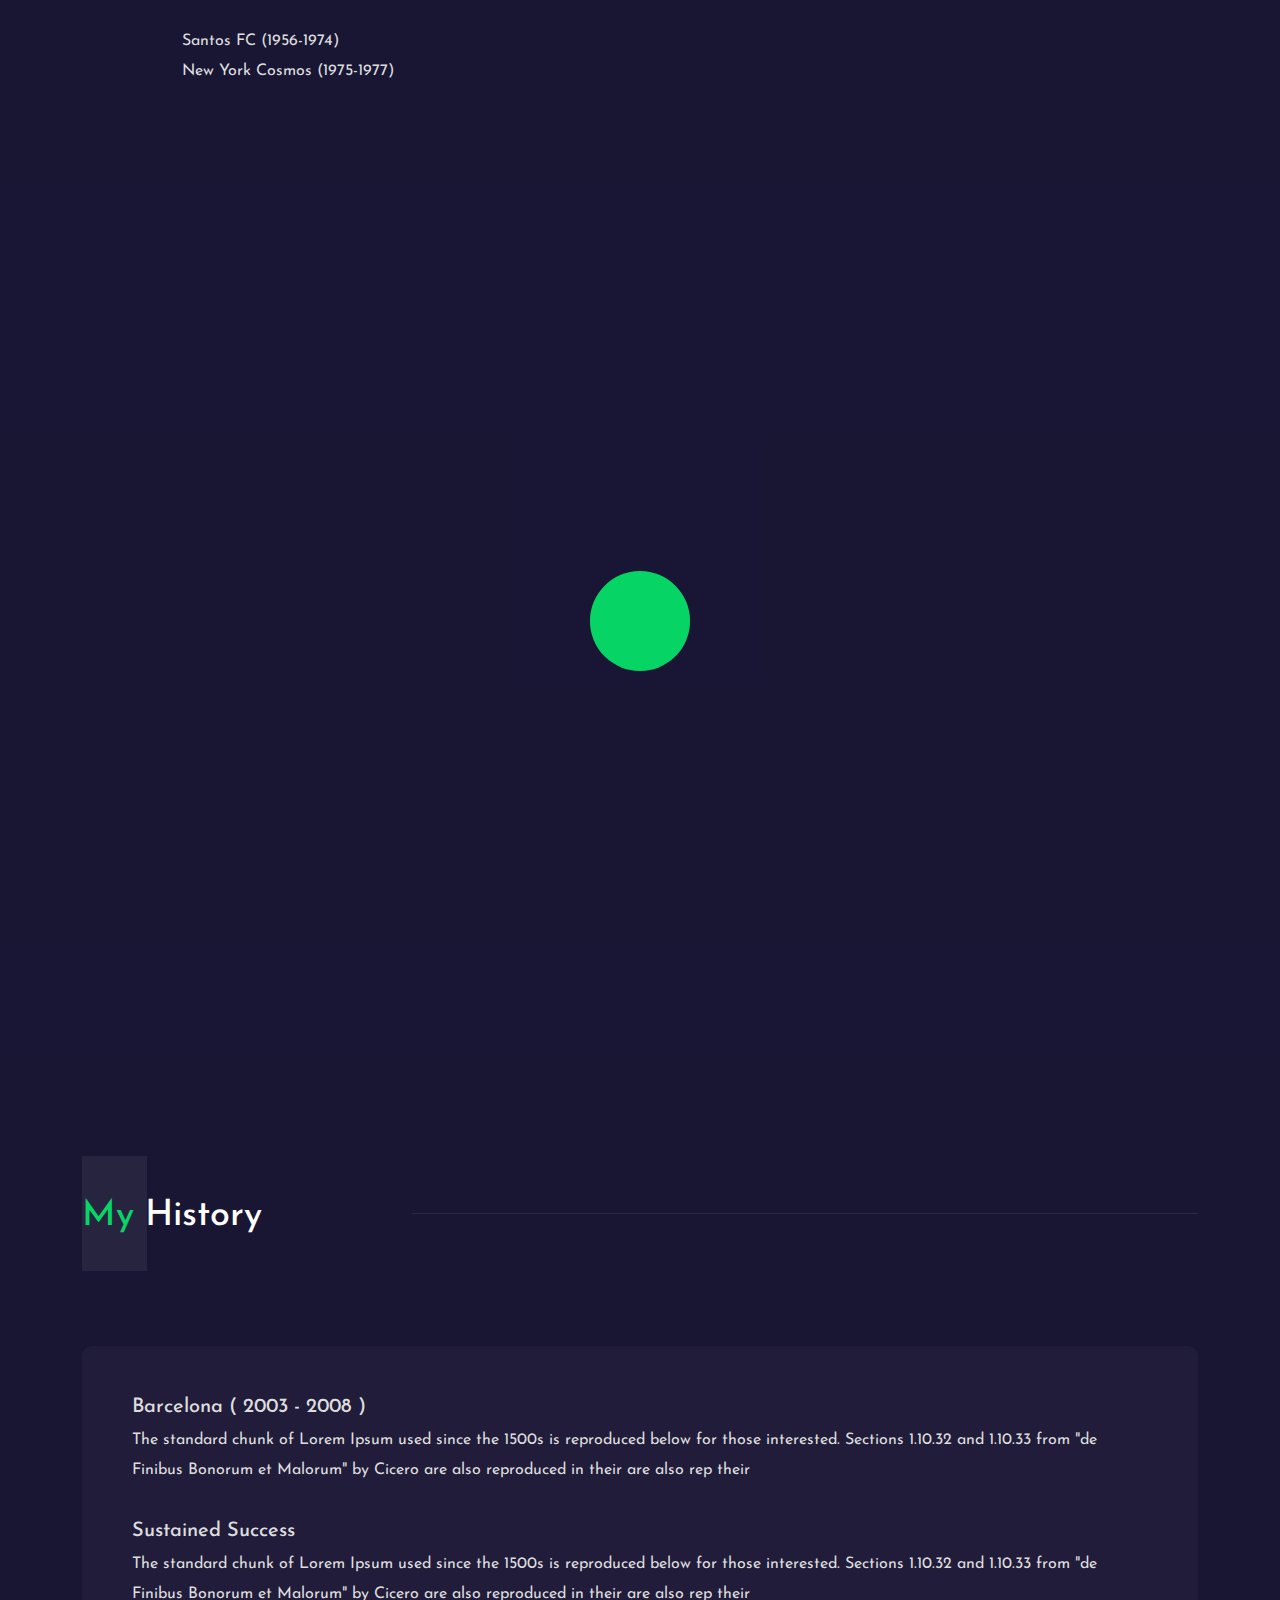
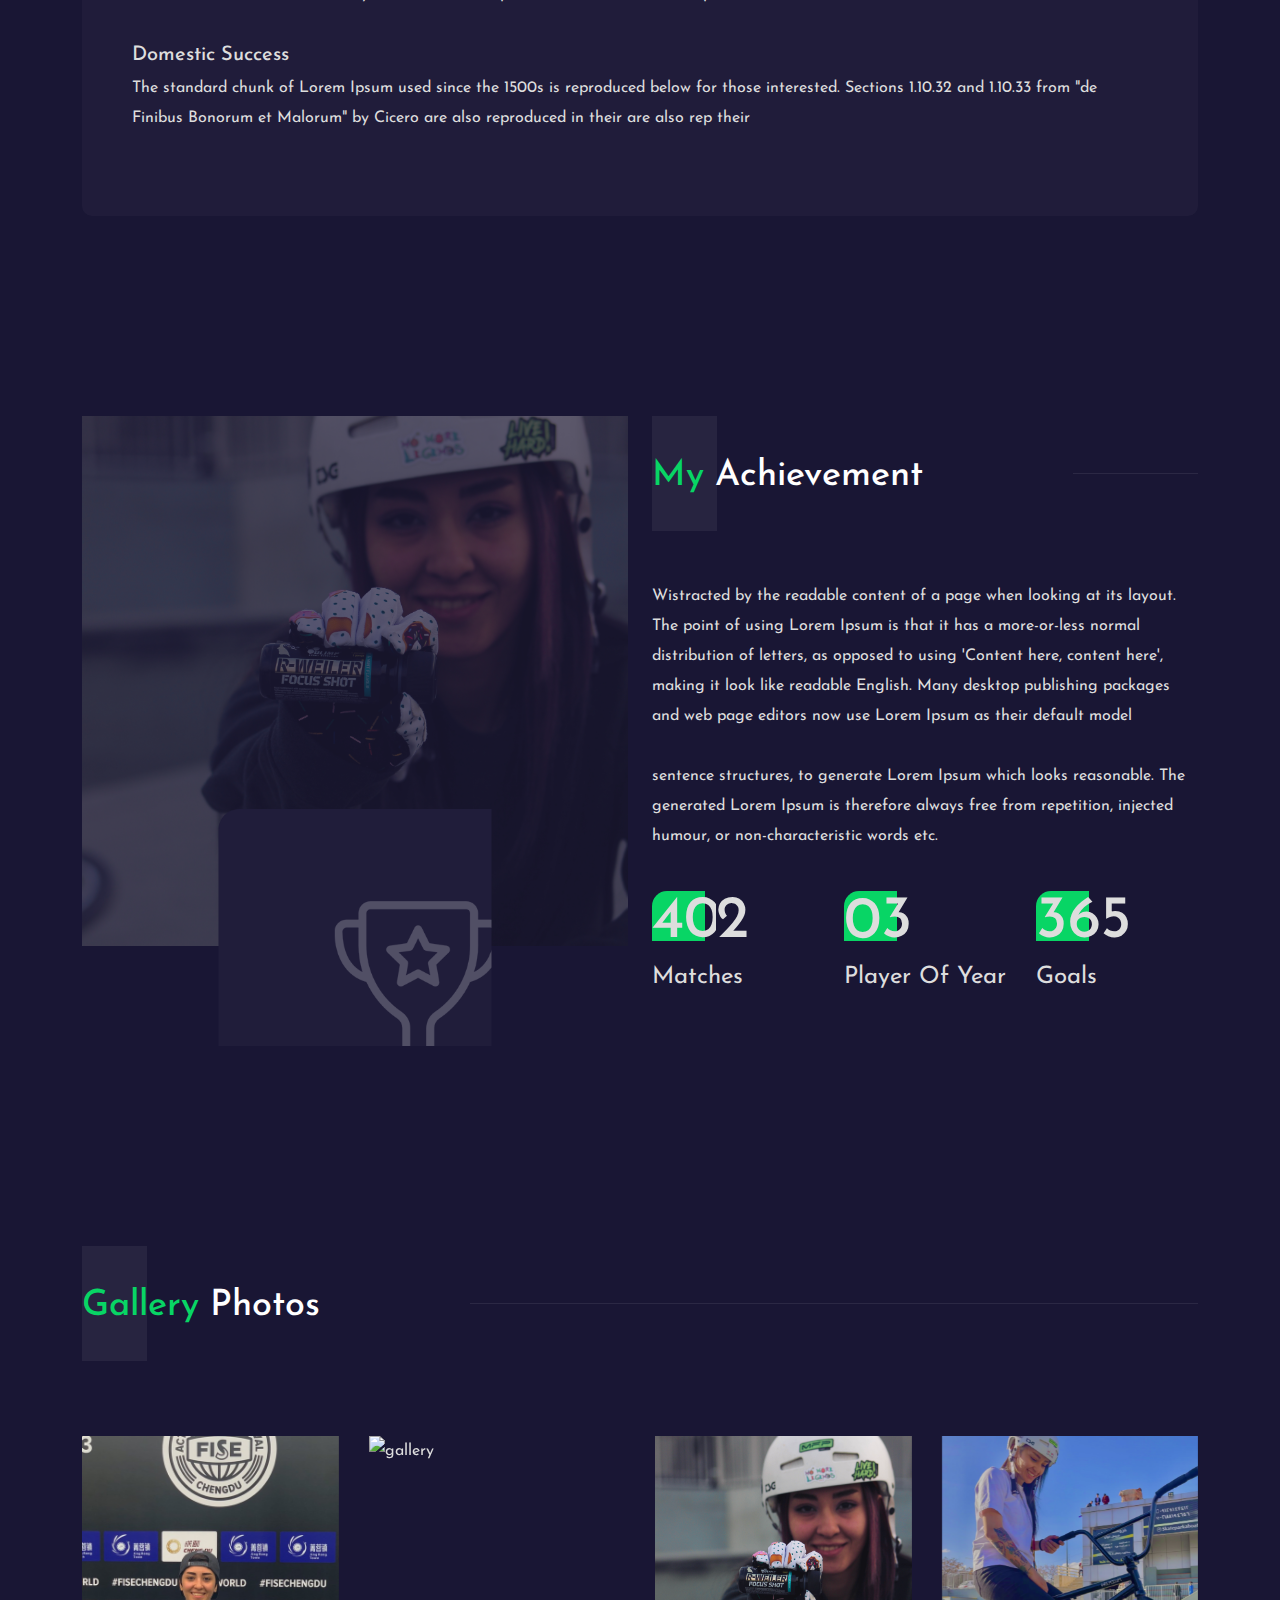
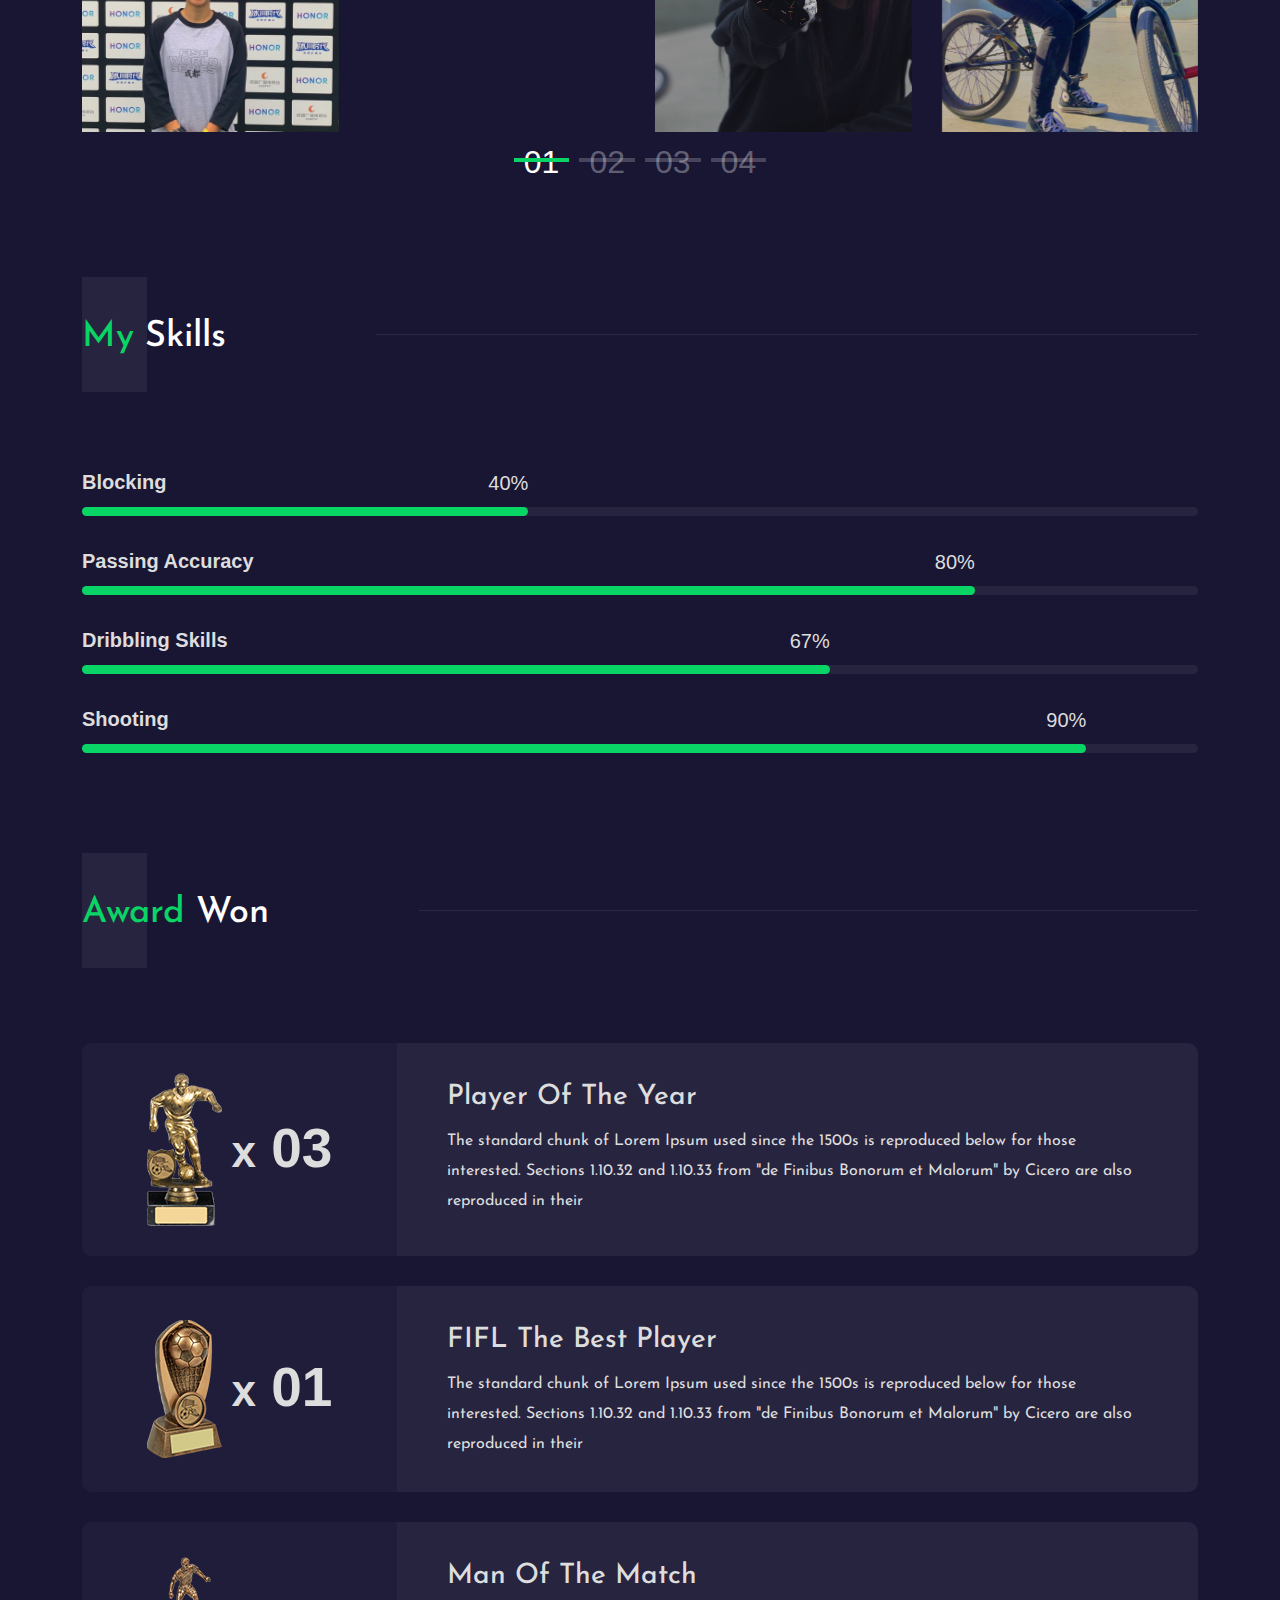
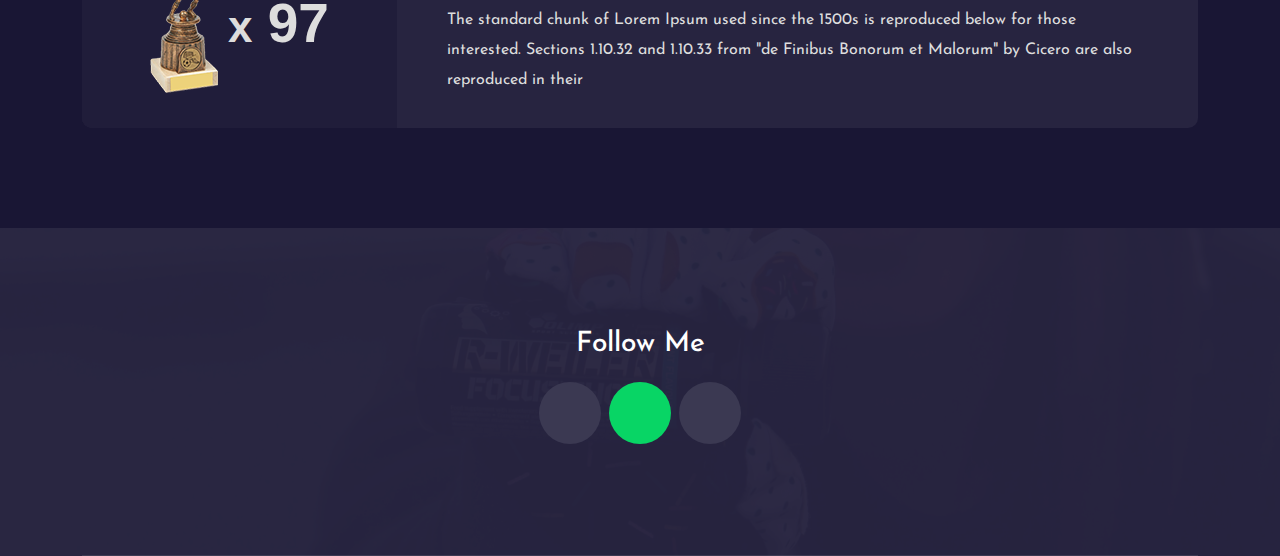
==== commit 00d57982: "commit" ====
--- a/index.html
+++ b/index.html
@@ -35,9 +35,6 @@
                 style="visibility: visible; animation-duration: 1s; animation-name: fadeInLeft;">
                 <h1 class="title"><span class="text-theme d-block">I am</span>Skater</h1>
                 <span class="custom-button">enceforoughi</span>
-                <div class="sign">
-                    <img src="./assets/img/1.png" alt="banner">
-                </div>
             </div>
             <div class="banner-thumb wow fadeInUp" data-wow-delay=".5s" data-wow-duration="1s"
                 style="visibility: visible; animation-duration: 1s; animation-delay: 0.5s; animation-name: fadeInUp;">
@@ -350,29 +347,39 @@
                     <img src="./assets/img/IMG_1405.JPG" alt="gallery">
                 </div>
                 <div class="gallery-thumb">
+                    <img src="./assets/img/IMG_0483.jpg" alt="gallery">
+                </div>
+                <div class="gallery-thumb">
+                    <img src="./assets/img/IMG_8642.png" alt="gallery">
+                </div>
+                <div class="gallery-thumb">
+                    <img src="./assets/img/IMG_7201.png" alt="gallery">
+                </div>
+                <div class="gallery-thumb">
+                    <img src="./assets/img/IMG_7180 (1).png" alt="gallery">
+                </div>
+                <div class="gallery-thumb">
                     <img src="./assets/img/IMG_1430.JPG" alt="gallery">
                 </div>
                 <div class="gallery-thumb">
-                    <img src="./assets/img/IMG_1430.JPG" alt="gallery">
-                </div>
-                <div class="gallery-thumb">
                     <img src="./assets/img/IMG_1664.JPG" alt="gallery">
                 </div>
                 <div class="gallery-thumb">
                     <img src="./assets/img/IMG_1405.JPG" alt="gallery">
                 </div>
                 <div class="gallery-thumb">
-                    <img src="./assets/img/IMG_1430.JPG" alt="gallery">
-                </div>
-                <div class="gallery-thumb">
-                    <img src="./assets/img/IMG_1430.JPG" alt="gallery">
-                </div>
-                <div class="gallery-thumb">
-                    <img src="./assets/img/IMG_1664.JPG" alt="gallery">
-                </div>
-                <div class="gallery-thumb">
-                    <img src="./assets/img/IMG_1405.JPG" alt="gallery">
-                </div>
+                    <img src="./assets/img/IMG_0483.jpg" alt="gallery">
+                </div>
+                <div class="gallery-thumb">
+                    <img src="./assets/img/IMG_8642.png" alt="gallery">
+                </div>
+                <div class="gallery-thumb">
+                    <img src="./assets/img/IMG_7201.png" alt="gallery">
+                </div>
+                <div class="gallery-thumb">
+                    <img src="./assets/img/IMG_7180 (1).png" alt="gallery">
+                </div>
+
                 <div class="gallery-thumb">
                     <img src="./assets/img/IMG_1430.JPG" alt="gallery">
                 </div>
@@ -498,7 +505,6 @@
 
 
     <!-- start footer -->
-
     <footer class="bg_img bg-overlay" data-background="./assets/img/IMG_1405.JPG"
         style="background-image: url(&quot;./assets/img/IMG_1405.JPG&quot;);">
         <div class="container">
--- a/assets/css/style.css
+++ b/assets/css/style.css
@@ -67,7 +67,7 @@
 }
 
 .banner-section {
-    padding: 200px 0 150px;
+    padding: 290px 0 210px;
     position: relative;
     overflow: hidden;
 }
@@ -207,7 +207,7 @@
 
     .banner-thumb img {
         width: 600px;
-        transform: translate(50px, 50px);
+        transform: translate(50px, 170px);
     }
 }
 
@@ -278,6 +278,7 @@
 .custom-button {
     color: #08d565;
     font-size: 20px;
+    font-family: sans-serif
 }
 
 .information-section {
@@ -1646,7 +1647,7 @@
         display: none;
     }
     .banner-section {
-        padding: 150px 0 0;
+        padding:50px 0 0 0 ;
     }
     .banner-shape.shape-1 {
         left: 16px;
@@ -1663,6 +1664,11 @@
     .banner-content .title {
         font-size: 50px;
         line-height: 65px;
+    }
+    .video-button.large{
+        display: flex;
+        align-items: center;
+        justify-content: center;
     }
 }
 .owl-dot:nth-of-type(n+6) {
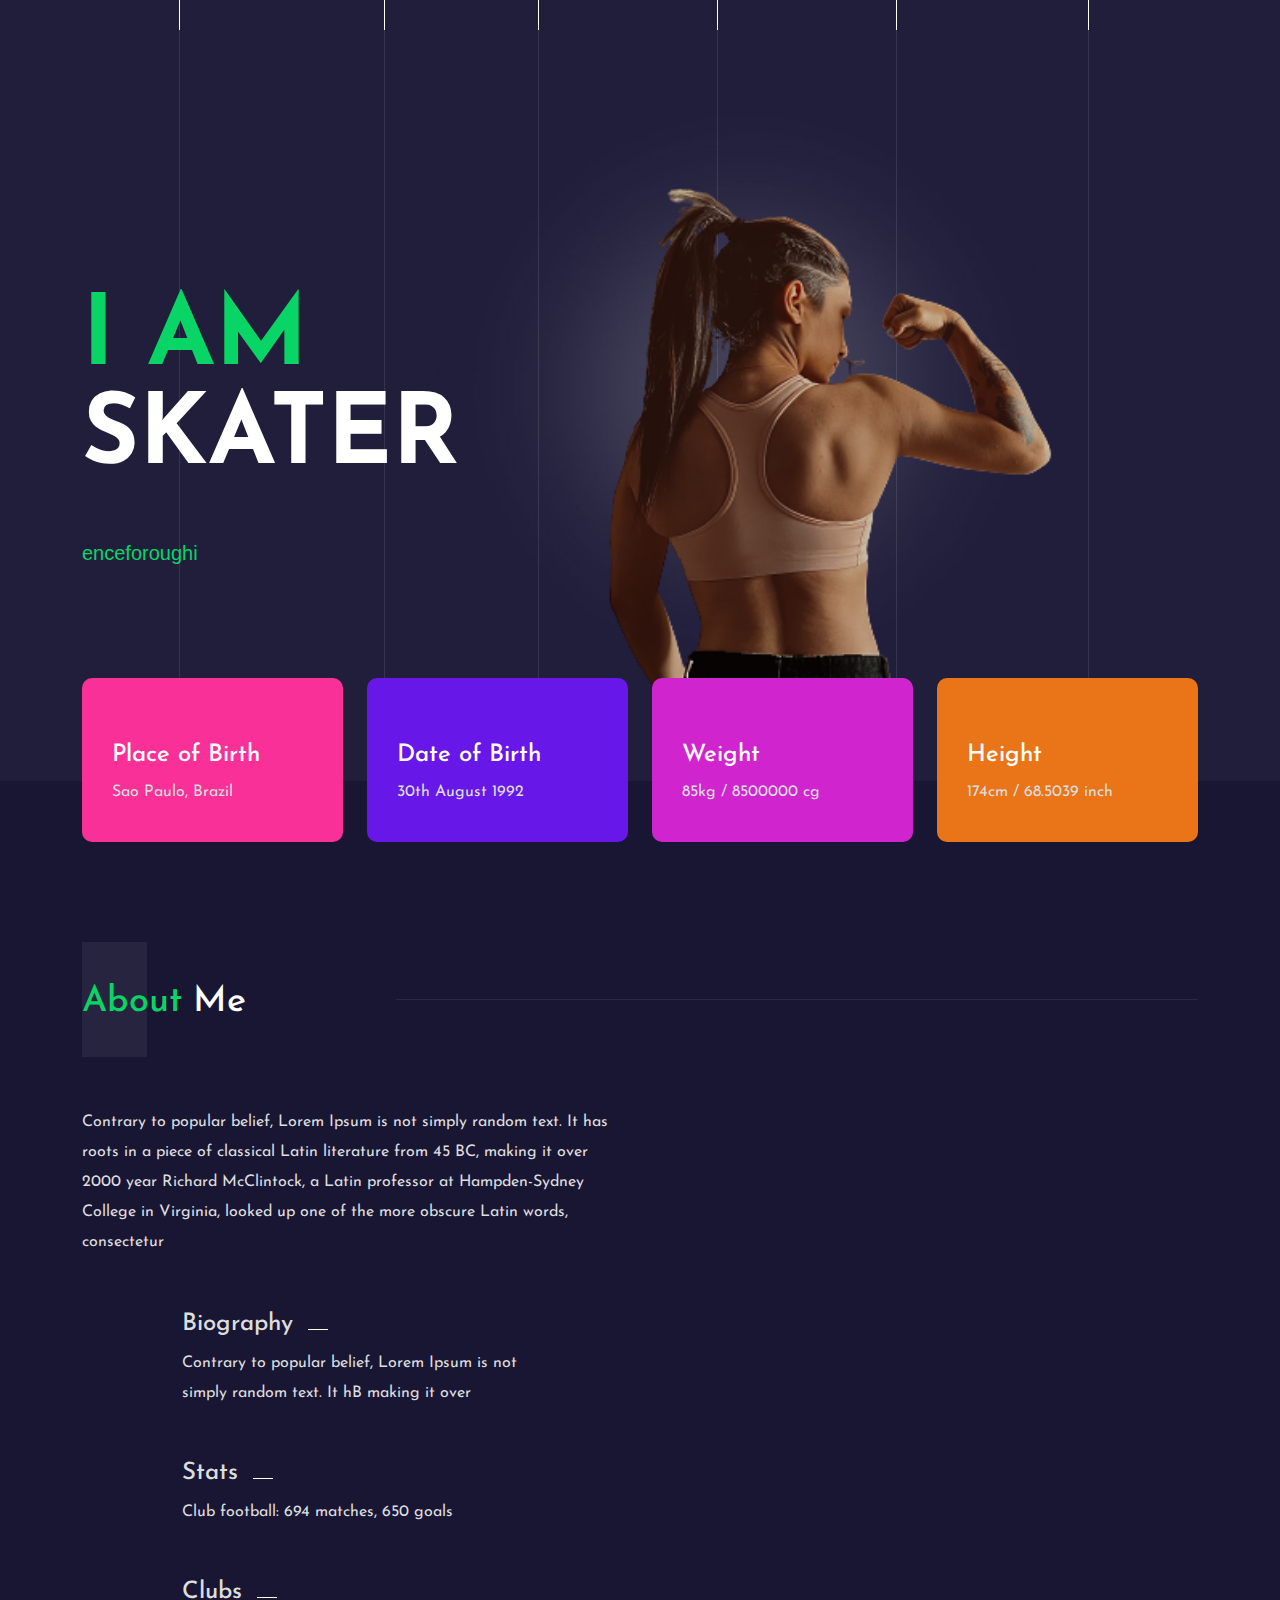
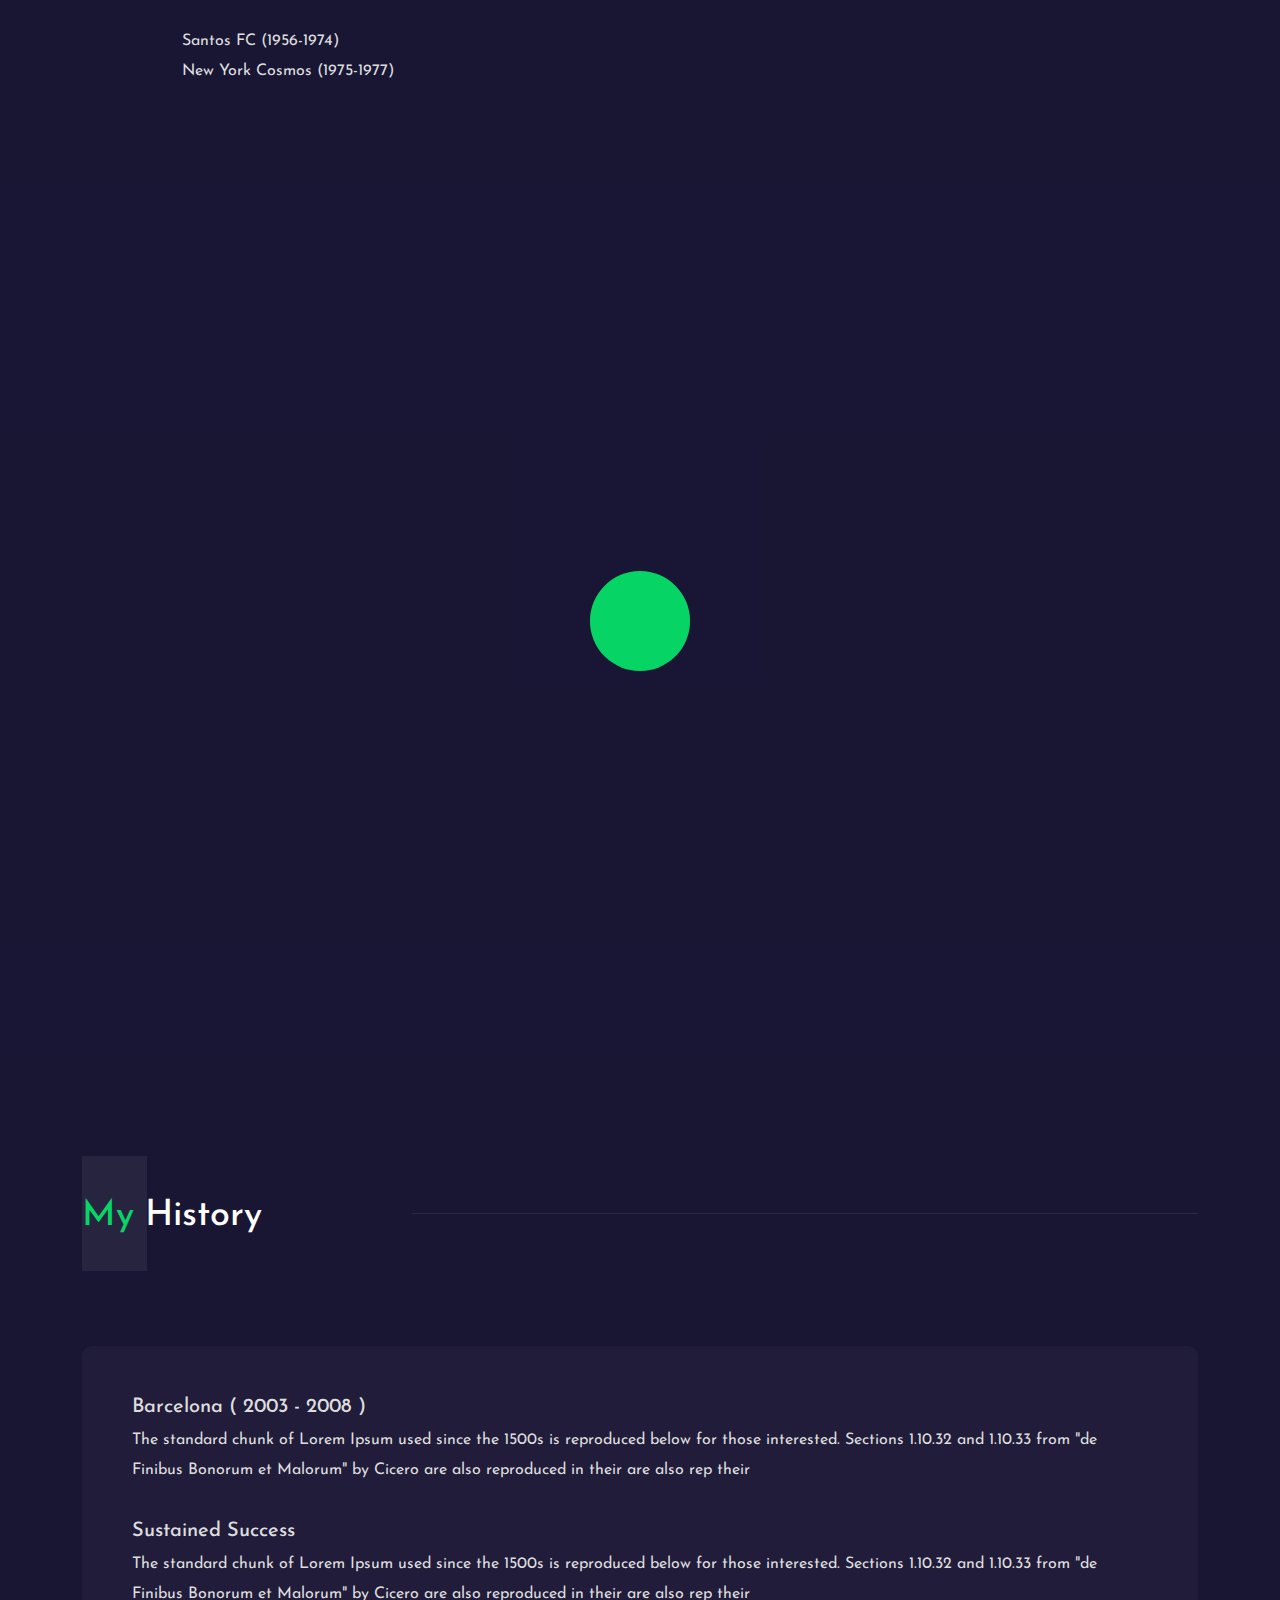
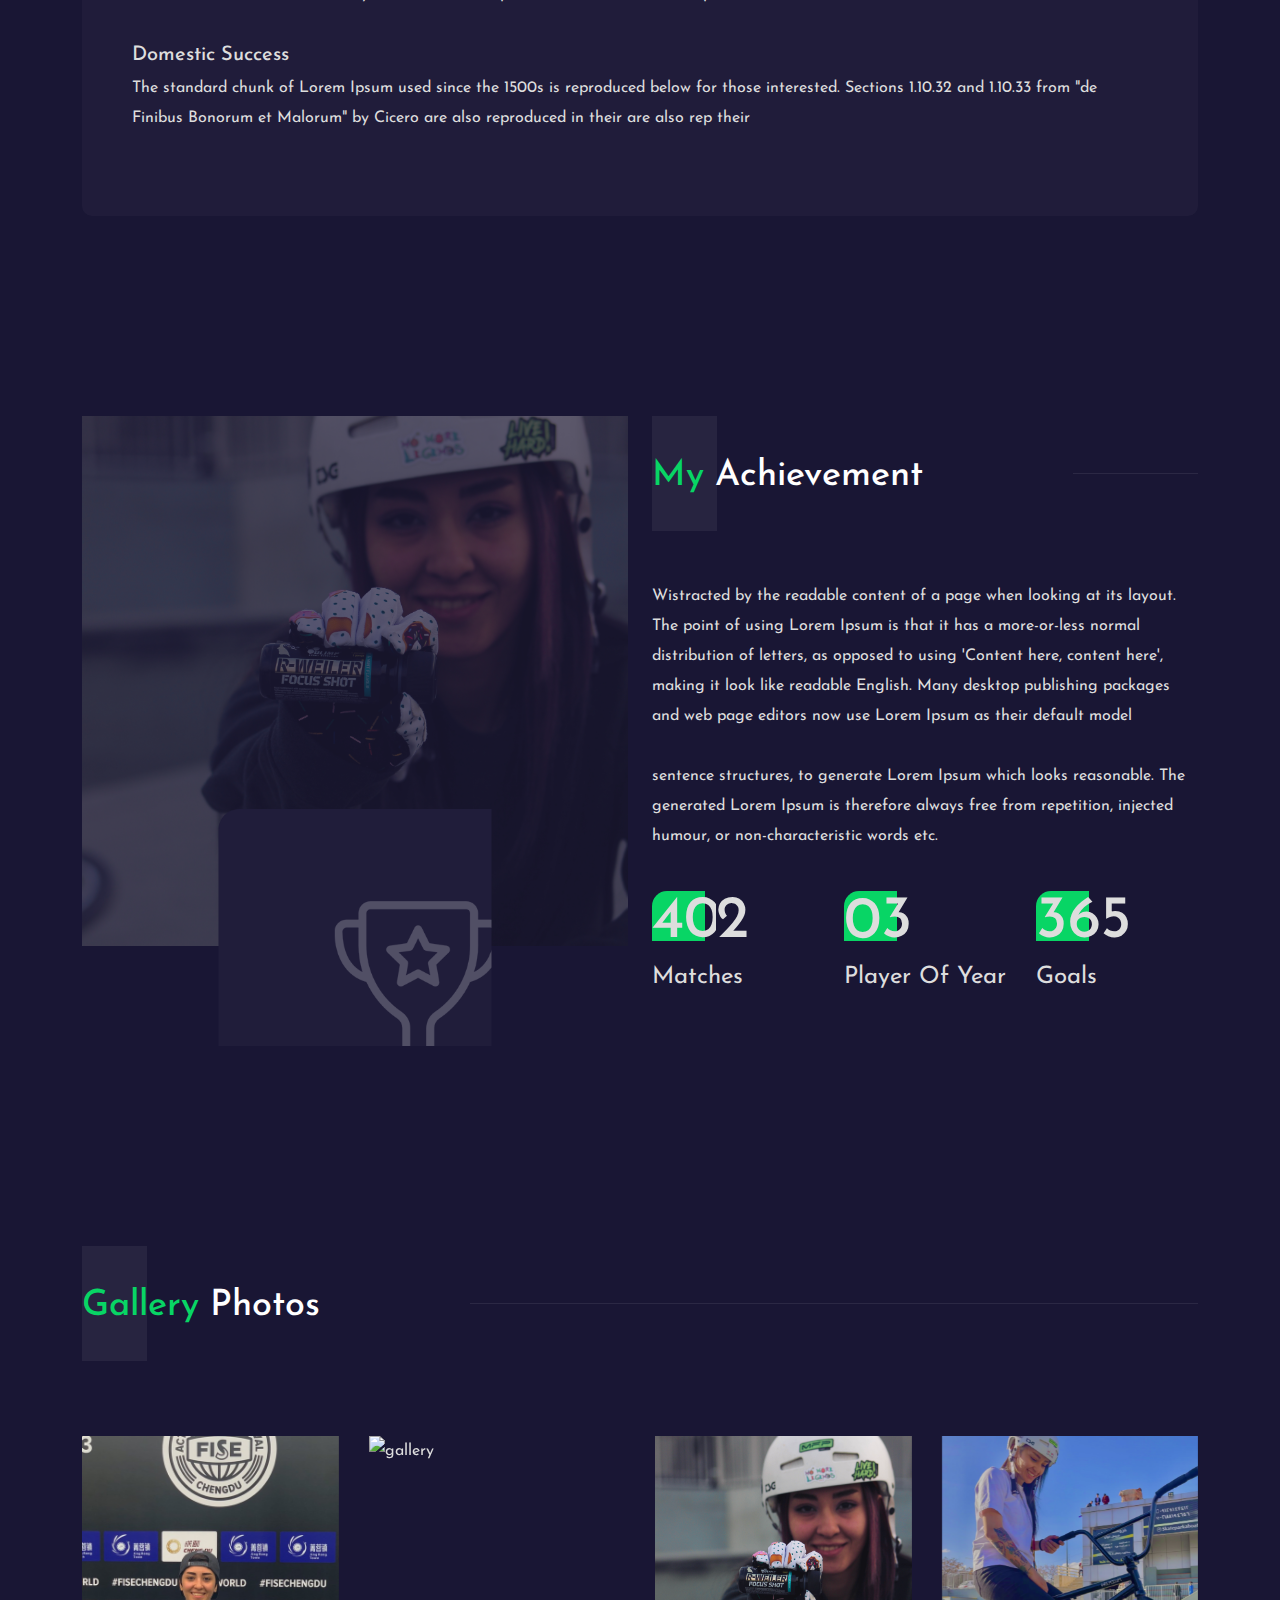
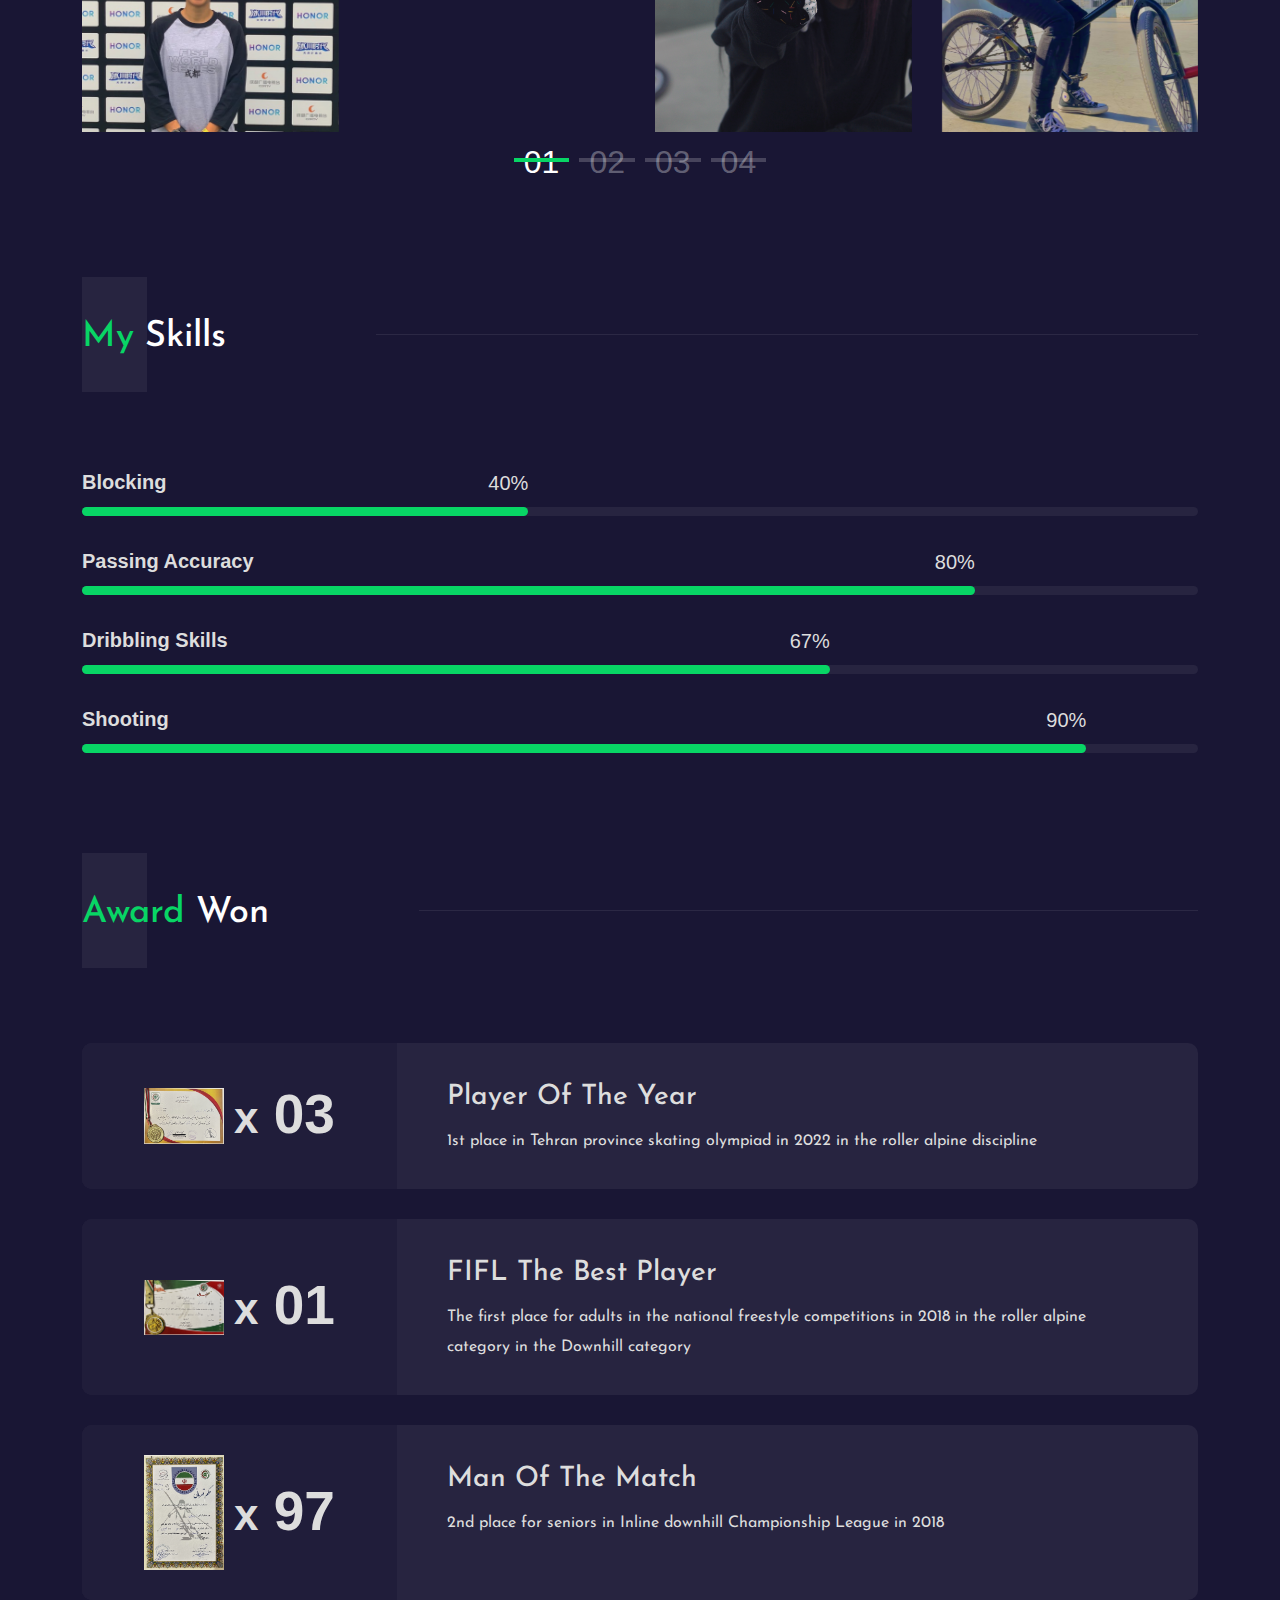
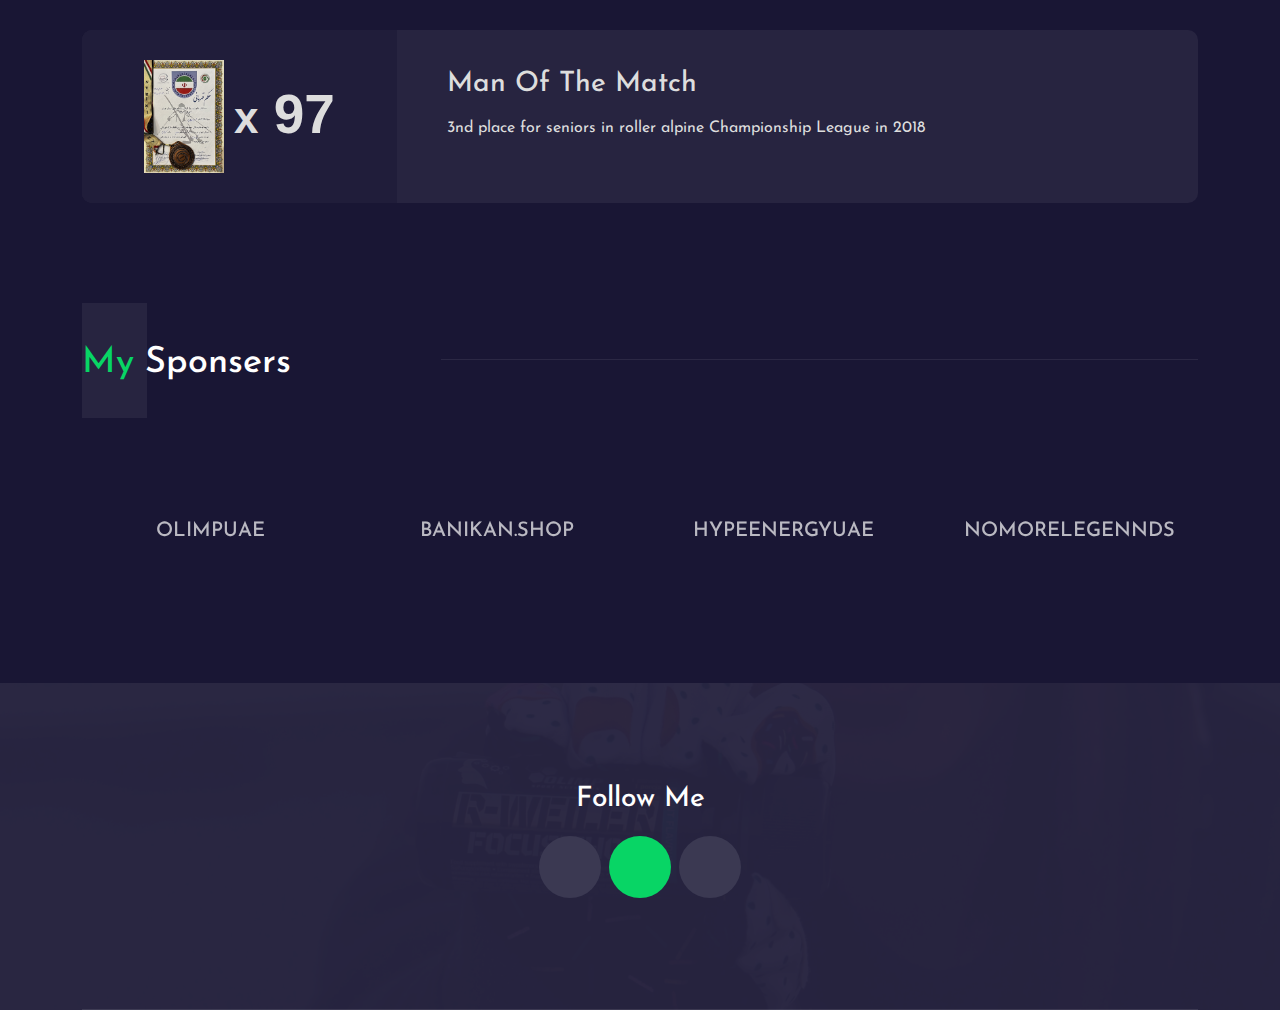
==== commit 79770748: "done" ====
--- a/index.html
+++ b/index.html
@@ -452,7 +452,7 @@
                 <div class="award-item wow fadeInUp" style="visibility: visible; animation-name: fadeInUp;">
                     <div class="award-thumb">
                         <div class="thumb">
-                            <img src="./assets/img/01.png" alt="award">
+                            <img src="./assets/img/IMG_1460.jpg" alt="award">
                         </div>
                         <div class="cont">
                             <span>x</span> 03
@@ -460,15 +460,13 @@
                     </div>
                     <div class="award-content">
                         <h4 class="title">Player of the year</h4>
-                        <p>The standard chunk of Lorem Ipsum used since the 1500s is reproduced below for those
-                            interested. Sections 1.10.32 and 1.10.33 from "de Finibus Bonorum et Malorum" by Cicero are
-                            also reproduced in their</p>
+                        <p>1st place in Tehran province skating olympiad in 2022 in the roller alpine discipline</p>
                     </div>
                 </div>
                 <div class="award-item wow fadeInUp" style="visibility: visible; animation-name: fadeInUp;">
                     <div class="award-thumb">
                         <div class="thumb">
-                            <img src="./assets/img/02.png" alt="award">
+                            <img src="./assets/img/IMG_1461.jpg" alt="award">
                         </div>
                         <div class="cont">
                             <span>x</span> 01
@@ -476,15 +474,14 @@
                     </div>
                     <div class="award-content">
                         <h4 class="title">FIFL the Best Player</h4>
-                        <p>The standard chunk of Lorem Ipsum used since the 1500s is reproduced below for those
-                            interested. Sections 1.10.32 and 1.10.33 from "de Finibus Bonorum et Malorum" by Cicero are
-                            also reproduced in their</p>
+                        <p>The first place for adults in the national freestyle competitions in 2018 in the roller
+                            alpine category in the Downhill category</p>
                     </div>
                 </div>
                 <div class="award-item wow fadeInUp" style="visibility: visible; animation-name: fadeInUp;">
                     <div class="award-thumb">
                         <div class="thumb">
-                            <img src="./assets/img/03.png" alt="award">
+                            <img src="./assets/img/IMG_1463.jpg" alt="award">
                         </div>
                         <div class="cont">
                             <span>x</span> 97
@@ -492,9 +489,21 @@
                     </div>
                     <div class="award-content">
                         <h4 class="title">Man of the Match</h4>
-                        <p>The standard chunk of Lorem Ipsum used since the 1500s is reproduced below for those
-                            interested. Sections 1.10.32 and 1.10.33 from "de Finibus Bonorum et Malorum" by Cicero are
-                            also reproduced in their</p>
+                        <p>2nd place for seniors in Inline downhill Championship League in 2018</p>
+                    </div>
+                </div>
+                <div class="award-item wow fadeInUp" style="visibility: visible; animation-name: fadeInUp;">
+                    <div class="award-thumb">
+                        <div class="thumb">
+                            <img src="./assets/img/IMG_1464.jpg" alt="award">
+                        </div>
+                        <div class="cont">
+                            <span>x</span> 97
+                        </div>
+                    </div>
+                    <div class="award-content">
+                        <h4 class="title">Man of the Match</h4>
+                        <p>3nd place for seniors in roller alpine Championship League in 2018</p>
                     </div>
                 </div>
             </div>
@@ -502,6 +511,38 @@
     </section>
 
     <!-- end award -->
+
+
+    <!-- sponsers -->
+
+    <div class="partner-section padding-bottom">
+        <div class="container">
+            <div class="section-header">
+                <h2 class="title">
+                    <span class="shape"><span>My</span></span> <span>Sponsers</span>
+                </h2>
+            </div>
+            <div class="partner-slider owl-theme owl-carousel">
+                <div class="partner-item">
+                   <h4>olimpuae</h4>
+                </div>
+                <div class="partner-item">
+                    <h4>banikan.shop</h4>
+                </div>
+                <div class="partner-item">
+                    <h4>hypeenergyuae</h4>
+                </div>
+                <div class="partner-item">
+                    <h4>nomorelegennds</h4>
+                </div>
+                <div class="partner-item">
+                    <h4>geneticgroupuae</h4>
+                </div>
+            </div>
+        </div>
+    </div>
+
+    <!-- sponsers -->
 
 
     <!-- start footer -->
@@ -555,8 +596,30 @@
             }
         })
 
-
-
+        $('.partner-slider').owlCarousel({
+      loop: true,
+      margin: 30,
+      responsiveClass: true,
+      nav: false,
+      dots: false,
+      autoplay: true,
+      autoplayTimeout: 2000,
+      autoplayHoverPause: false,
+      responsive: {
+        0: {
+          items: 1,
+        },
+        500: {
+          items: 2,
+        },
+        768: {
+          items: 3,
+        },
+        992: {
+          items: 4
+        }
+      }
+    })
 
         let btn_play = document.querySelector('.video-button')
         let video = document.querySelector('video')
@@ -575,9 +638,12 @@
 
         video.addEventListener('click', () => {
             btn_play.style.opacity = '1'
-                video.pause()
+            video.pause()
         })
 
+
+
+
     </script>
 
 </body>
--- a/assets/css/style.css
+++ b/assets/css/style.css
@@ -1,11 +1,3 @@
-:root {
-    --bg-color: #ffff;
-    --text-color: rgb(0, 0, 0);
-    --border-color: pink;
-    --icons: purple;
-    --button: blue;
-    --hover: red;
-}
 
 @font-face {
     font-family: JosefinSans;
@@ -1678,4 +1670,24 @@
     width: 100%;
     height: 296px;
     object-fit: cover;
+}
+.partner-item {
+    height: 90px;
+    align-items: center;
+    justify-content: center;
+    padding: 0 15px;
+}
+.social-icons, .footer-bottom .links, .footer-area, .header-wrapper, .menu, .header-bottom-wrapper, .header-search-form, .follow-area, .banner-counter-wrapper, .banner-counter-item, .partner-item, .award-item, .award-item .award-thumb, .tweet-item .tweet-header, .tweet-item .tweet-footer, .gallery-thumb a, .owl-dots, .gallery-item-2 .gallery-inner-2 .gallery-content, .gallery-wrapper, .history-tab, .tab-menu, .counter-item .counter-header, .about-area .item, .award-item-2 .award-inner, .circle-area, .history-item-2, .about-item, .pagination, .contact-info-item, .contact-wrapper, .comment-area li .comment-item, .blog-item, .blog-item-2 .blog-footer, .blog-item-2 .blog-footer .author, .post-item .post-content .post-tags, .preloader {
+    display: flex;
+    flex-wrap: wrap;
+}
+.partner-item img {
+    max-width: 100%;
+    width: unset !important;
+}
+.partner-item h4{
+    color: #fff;
+    font-size: 20px;
+    text-transform: uppercase;
+    opacity: .7;
 }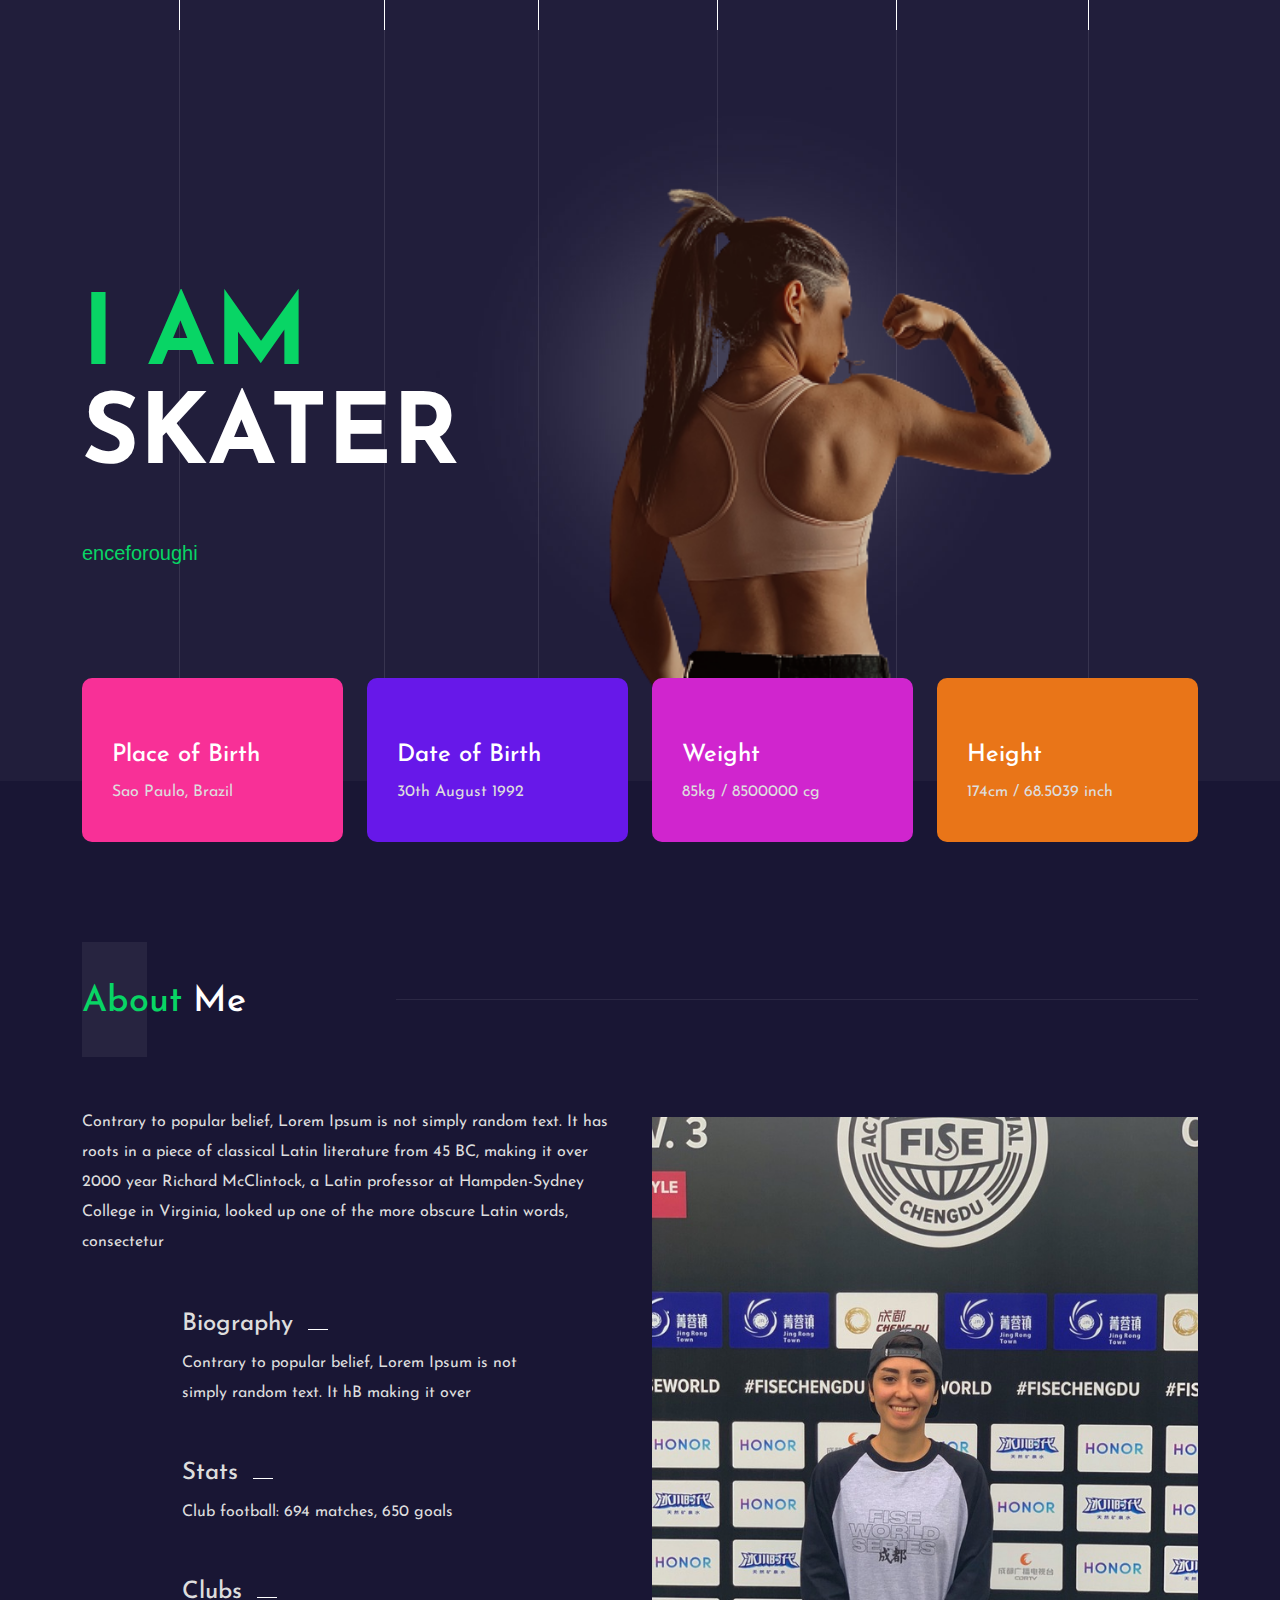
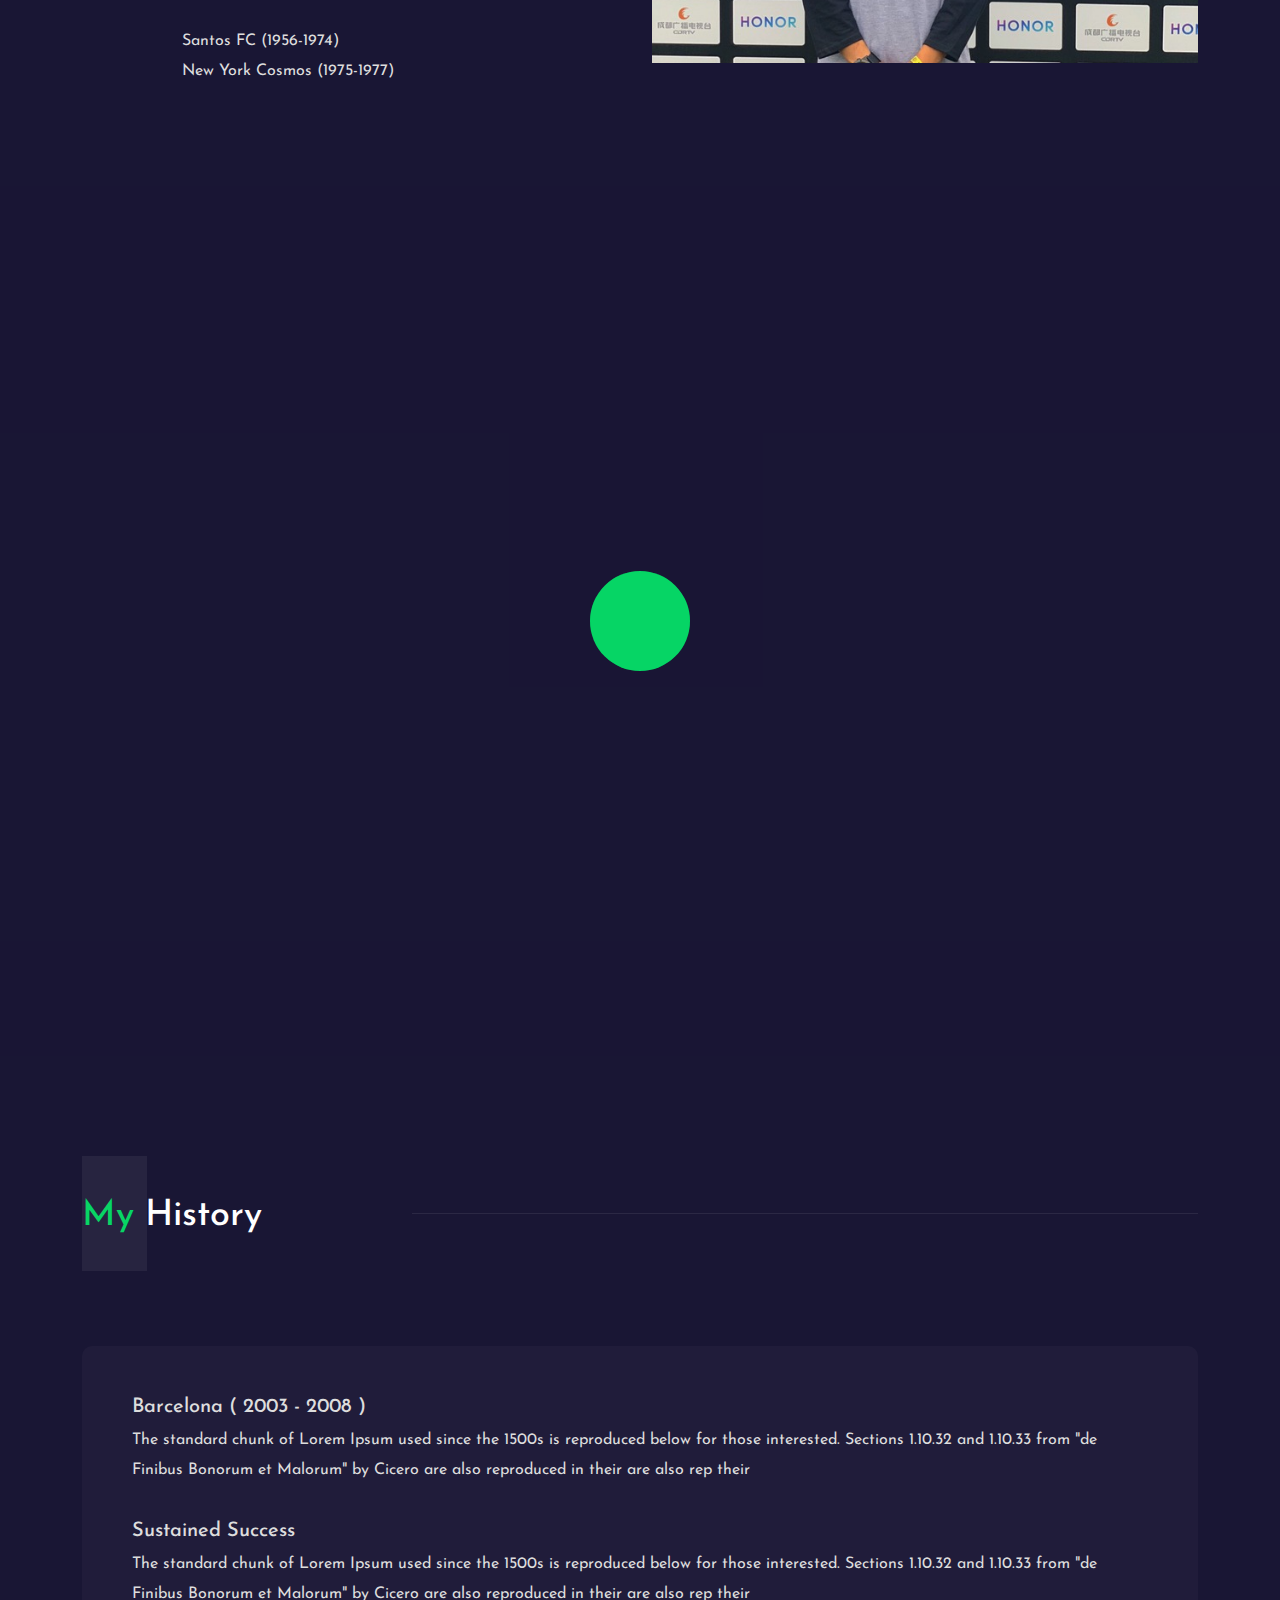
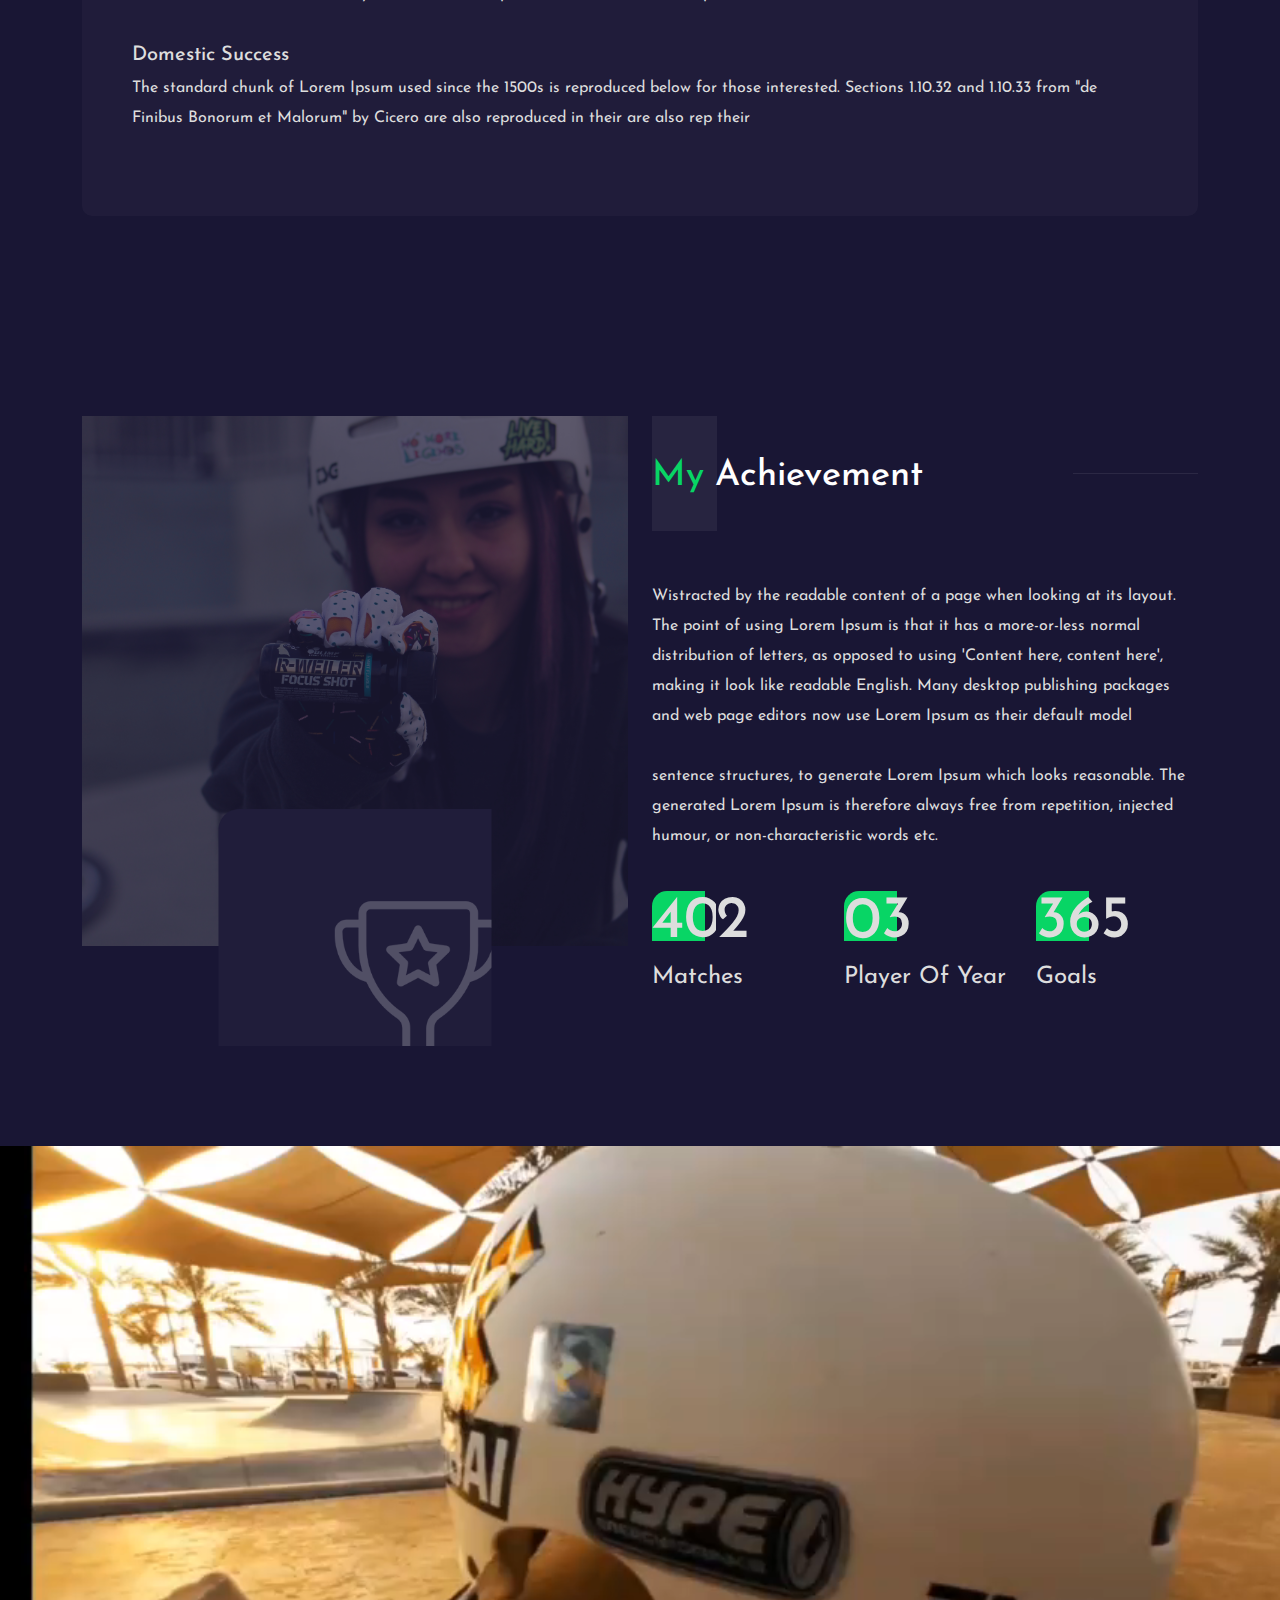
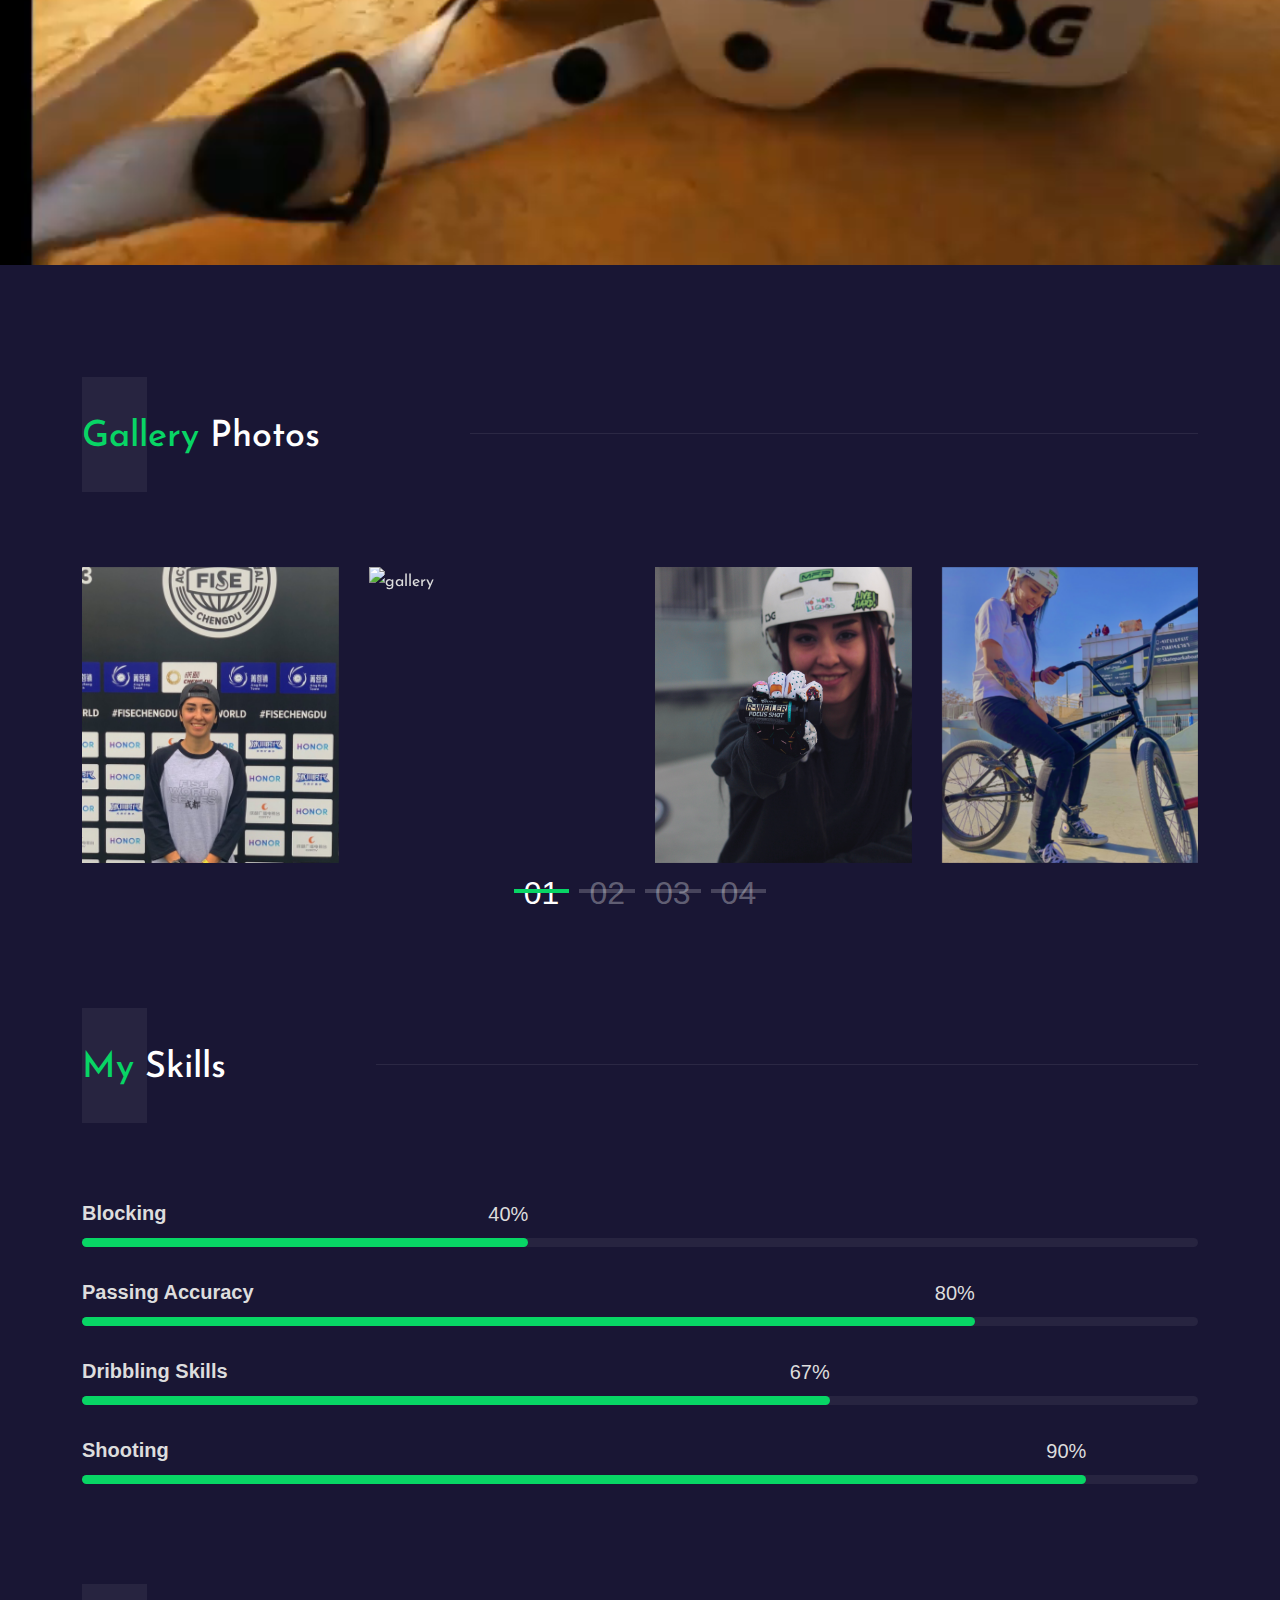
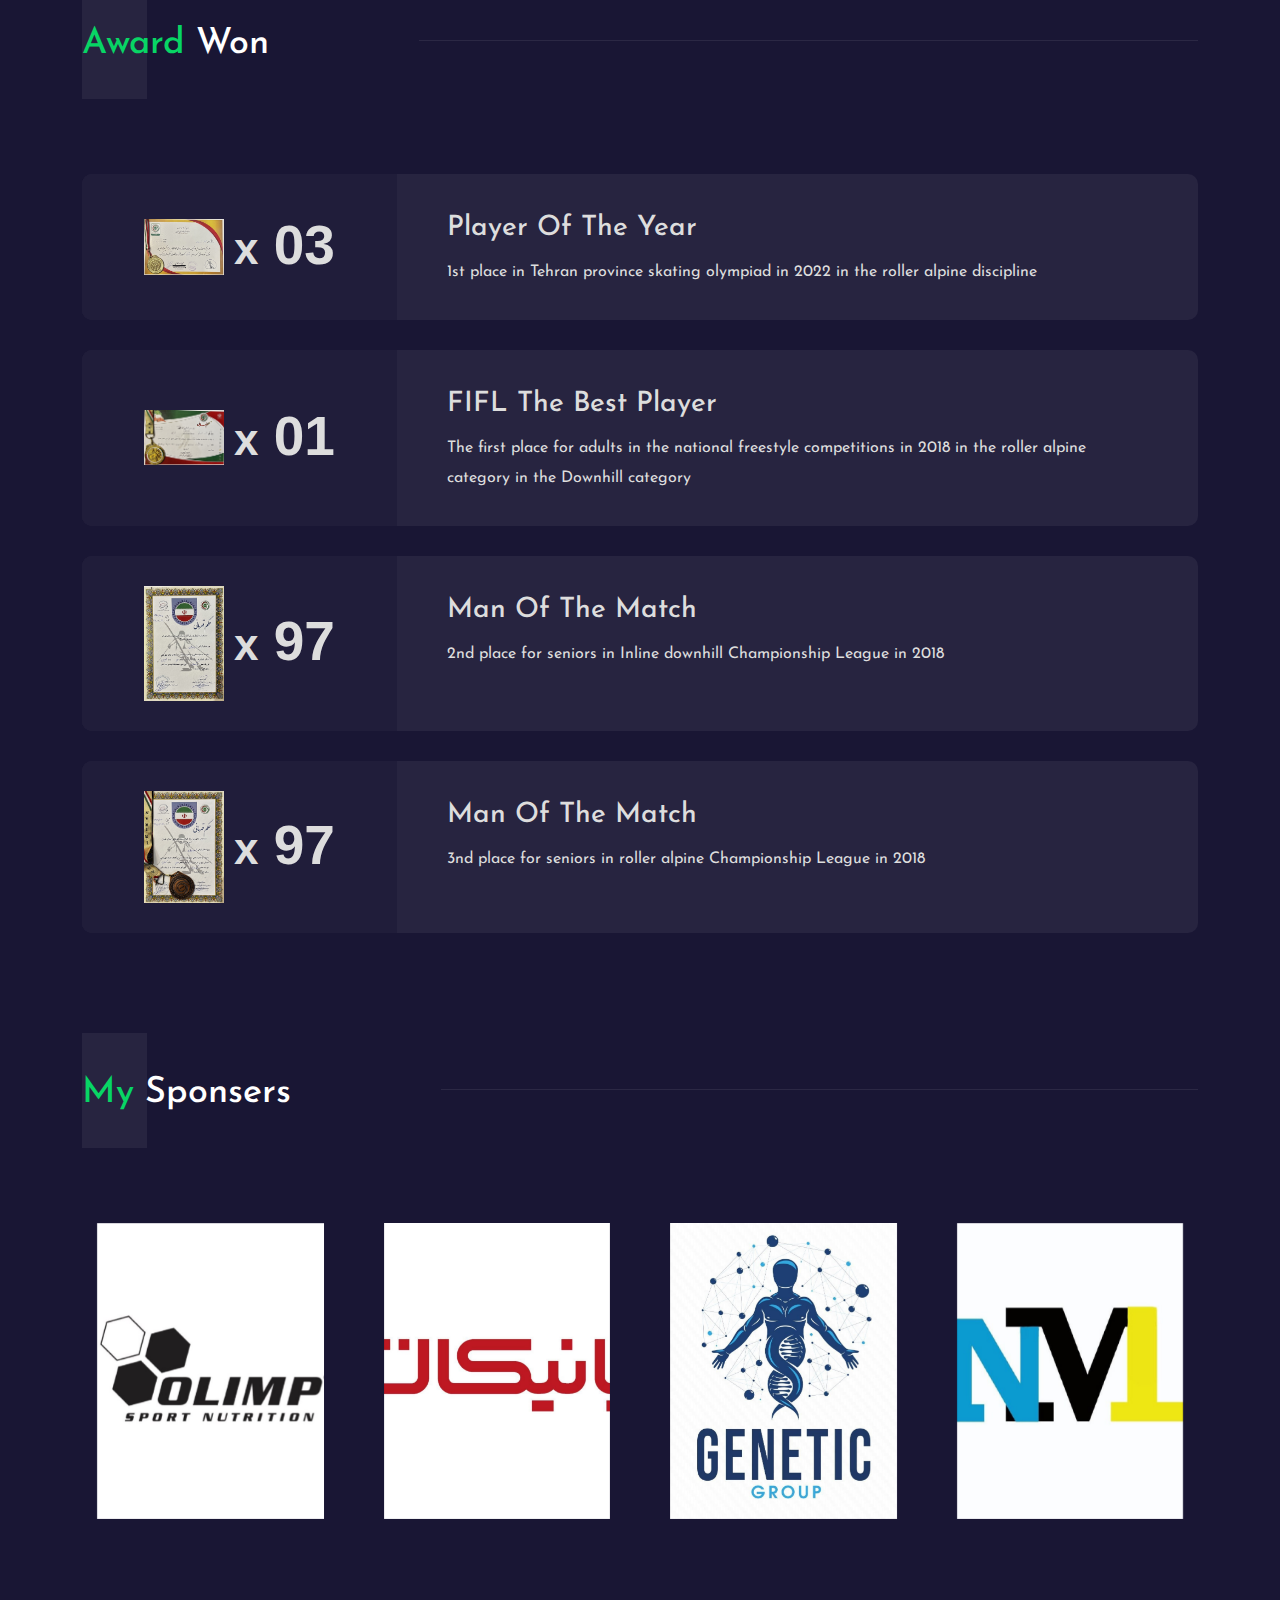
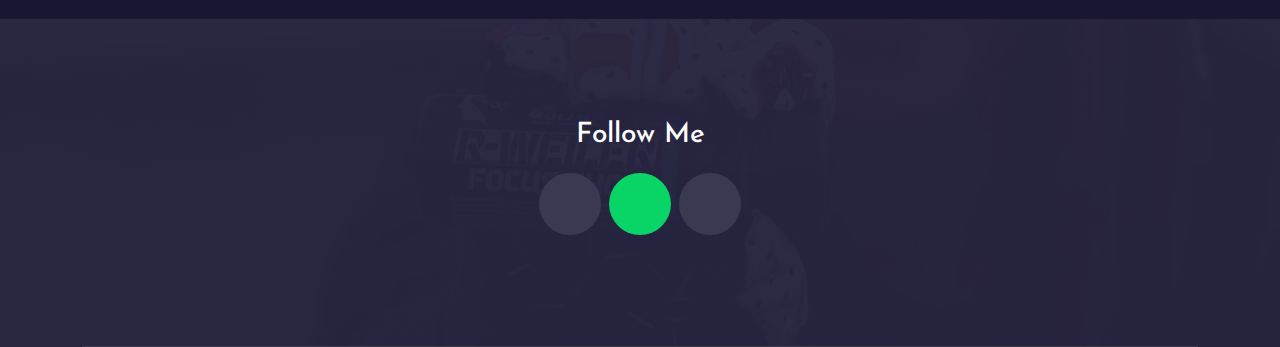
==== commit f32e3db8: "add some element" ====
--- a/index.html
+++ b/index.html
@@ -125,6 +125,10 @@
             <div class="row">
                 <div class="col-lg-6">
                     <div class="about-content">
+                        <div class="col-lg-6 wow fadeInRight mb-5 d-lg-none" data-wow-delay=".5s" data-wow-duration="1s"
+                            style="visibility: visible; animation-duration: 1s; animation-delay: 0.5s; animation-name: fadeInRight;">
+                            <img src="./assets/img/IMG_1430.JPG" alt="">
+                        </div>
                         <p class="header-para">Contrary to popular belief, Lorem Ipsum is not simply random text. It has
                             roots in a piece of classical Latin literature from 45 BC, making it over 2000 year Richard
                             McClintock, a Latin professor at Hampden-Sydney College in Virginia, looked up one of the
@@ -170,7 +174,7 @@
                 </div>
                 <div class="col-lg-6 wow fadeInRight d-none d-lg-block" data-wow-delay=".5s" data-wow-duration="1s"
                     style="visibility: visible; animation-duration: 1s; animation-delay: 0.5s; animation-name: fadeInRight;">
-
+                    <img src="./assets/img/IMG_1430.JPG" alt="">
                 </div>
             </div>
         </div>
@@ -327,6 +331,15 @@
     <!-- end achivement -->
 
 
+    <!-- gif -->
+
+    <section>
+        <video src="./assets/img/document_5873079816902676181.mp4" autoplay muted loop></video>
+    </section>
+
+    <!-- gif -->
+
+
     <!-- start gallery -->
 
     <section class="gallery-section padding-top">
@@ -524,19 +537,19 @@
             </div>
             <div class="partner-slider owl-theme owl-carousel">
                 <div class="partner-item">
-                   <h4>olimpuae</h4>
+                    <img src="./assets/img/photo_5870828017545231597_x.jpg" alt="">
                 </div>
                 <div class="partner-item">
-                    <h4>banikan.shop</h4>
+                    <img src="./assets/img/photo_5870828017545231596_y.jpg" alt="">
                 </div>
                 <div class="partner-item">
-                    <h4>hypeenergyuae</h4>
+                    <img src="./assets/img/photo_5870828017545231593_y.jpg" alt="">
                 </div>
                 <div class="partner-item">
-                    <h4>nomorelegennds</h4>
+                    <img src="./assets/img/photo_5870828017545231594_x.jpg" alt="">
                 </div>
                 <div class="partner-item">
-                    <h4>geneticgroupuae</h4>
+                    <img src="./assets/img/photo_5870828017545231595_y.jpg" alt="">
                 </div>
             </div>
         </div>
@@ -553,7 +566,7 @@
                 <h3 class="title">Follow Me</h3>
                 <ul class="social-icons">
                     <li>
-                        <a href="#0"><i class="fab fa-facebook-f"></i></a>
+                        <a href="#0"><i class="fab fa-whatsapp"></i></a>
                     </li>
                     <li>
                         <a href="#0" class="active"><i class="fab fa-twitter"></i></a>
@@ -597,29 +610,29 @@
         })
 
         $('.partner-slider').owlCarousel({
-      loop: true,
-      margin: 30,
-      responsiveClass: true,
-      nav: false,
-      dots: false,
-      autoplay: true,
-      autoplayTimeout: 2000,
-      autoplayHoverPause: false,
-      responsive: {
-        0: {
-          items: 1,
-        },
-        500: {
-          items: 2,
-        },
-        768: {
-          items: 3,
-        },
-        992: {
-          items: 4
-        }
-      }
-    })
+            loop: true,
+            margin: 30,
+            responsiveClass: true,
+            nav: false,
+            dots: false,
+            autoplay: true,
+            autoplayTimeout: 2000,
+            autoplayHoverPause: false,
+            responsive: {
+                0: {
+                    items: 1,
+                },
+                500: {
+                    items: 2,
+                },
+                768: {
+                    items: 3,
+                },
+                992: {
+                    items: 4
+                }
+            }
+        })
 
         let btn_play = document.querySelector('.video-button')
         let video = document.querySelector('video')
--- a/assets/css/style.css
+++ b/assets/css/style.css
@@ -1672,7 +1672,6 @@
     object-fit: cover;
 }
 .partner-item {
-    height: 90px;
     align-items: center;
     justify-content: center;
     padding: 0 15px;
@@ -1690,4 +1689,4 @@
     font-size: 20px;
     text-transform: uppercase;
     opacity: .7;
-}+}
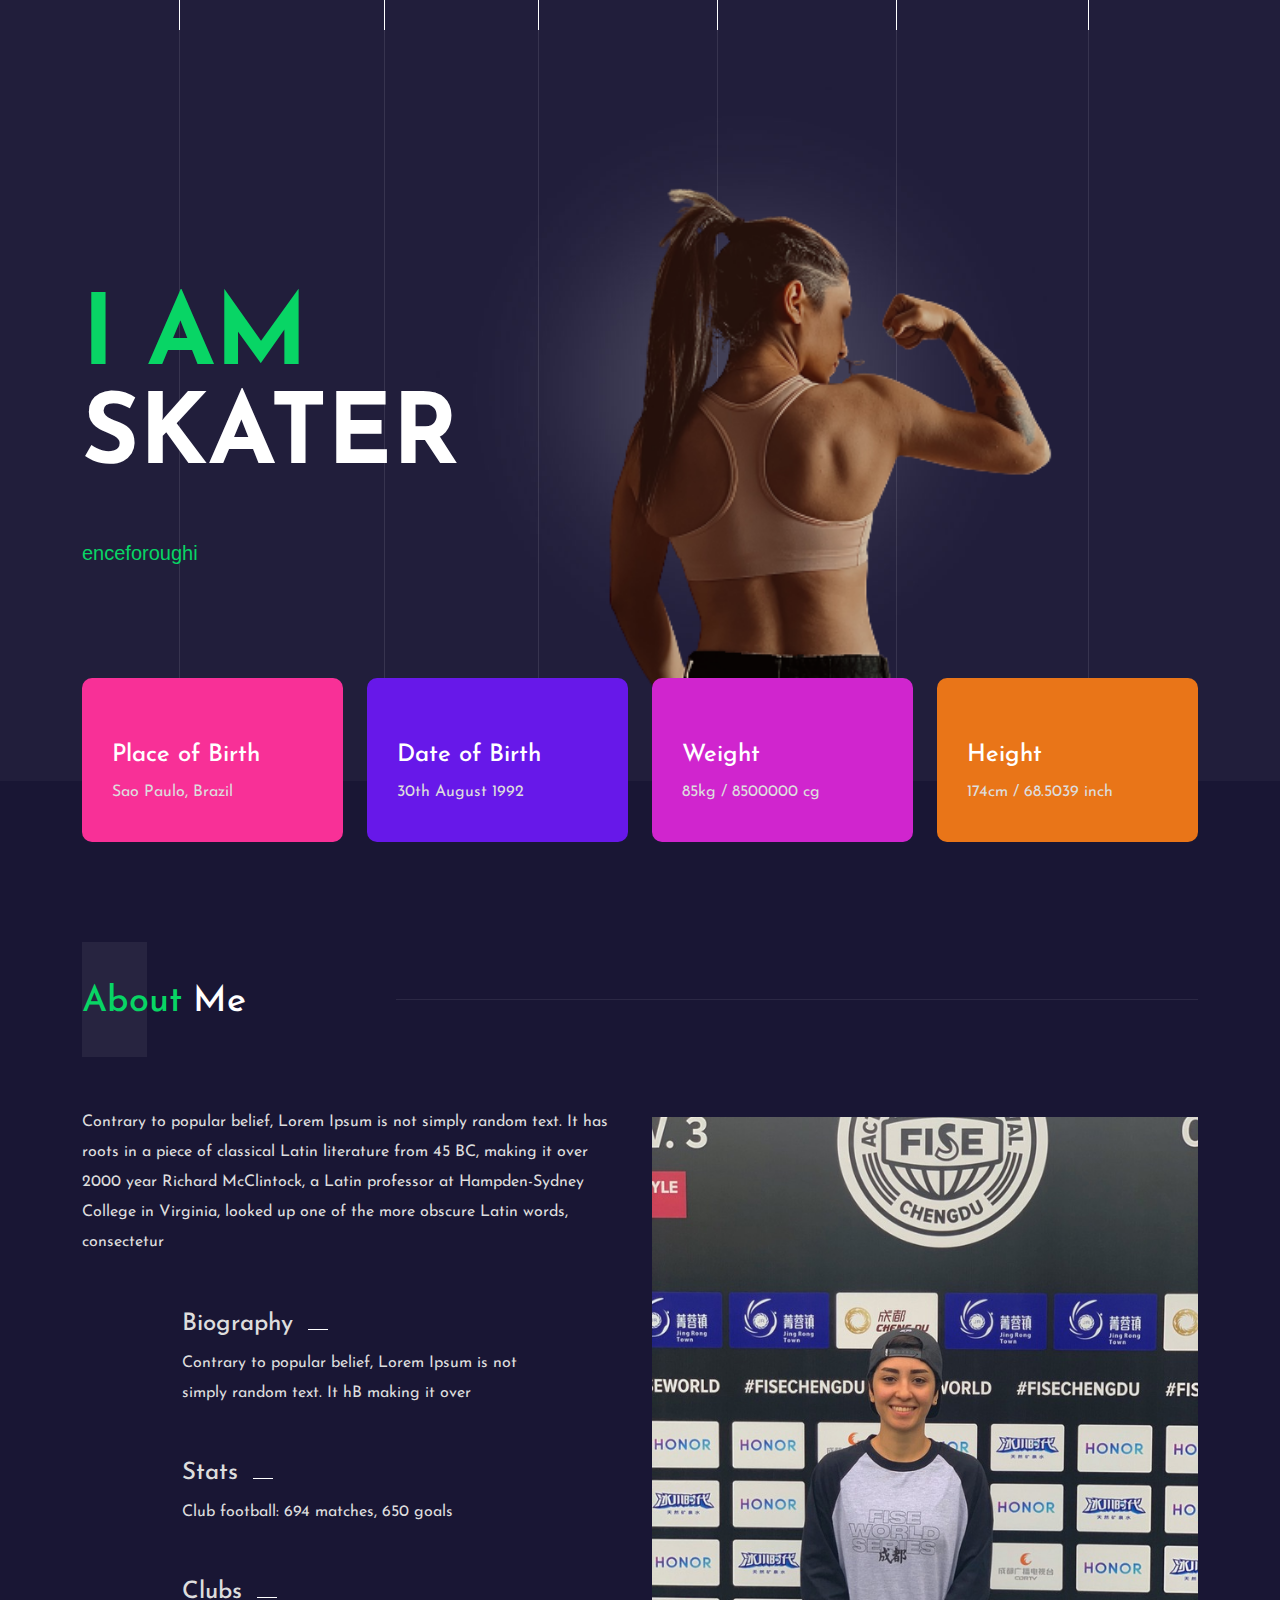
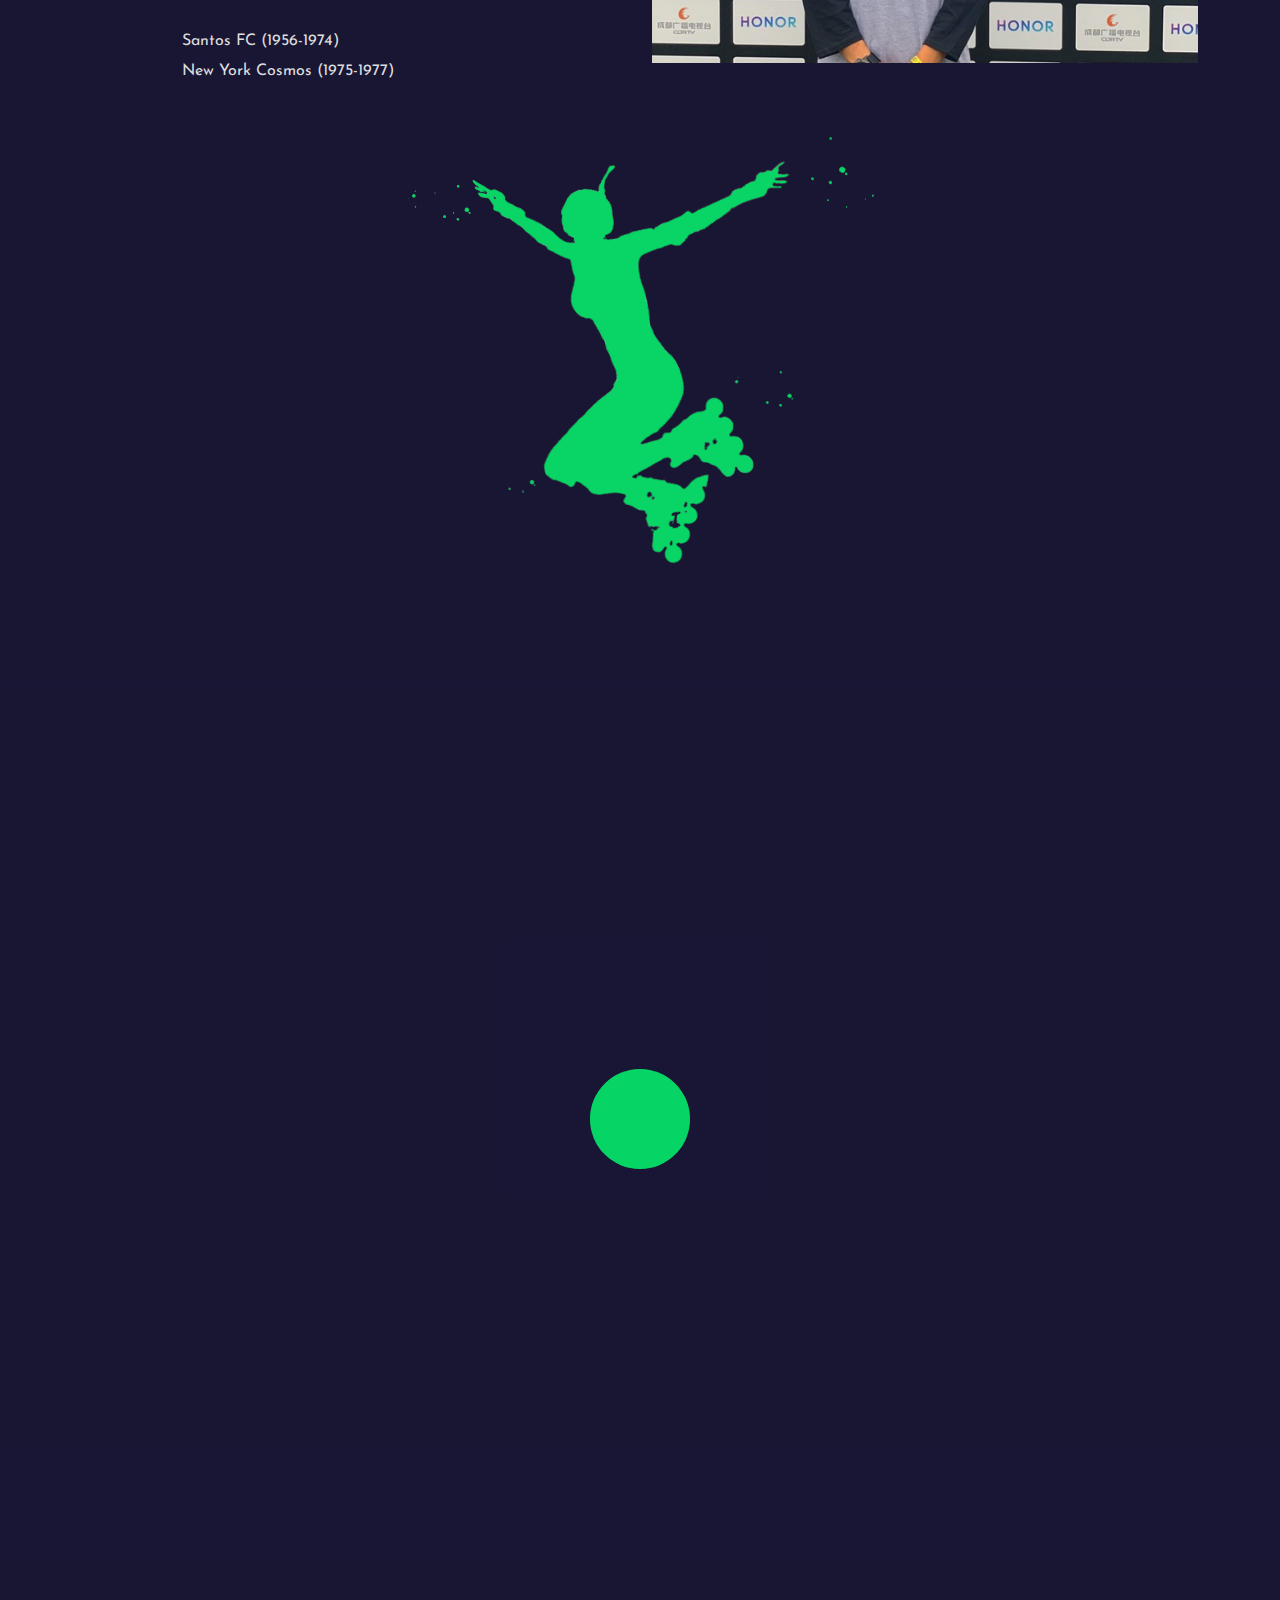
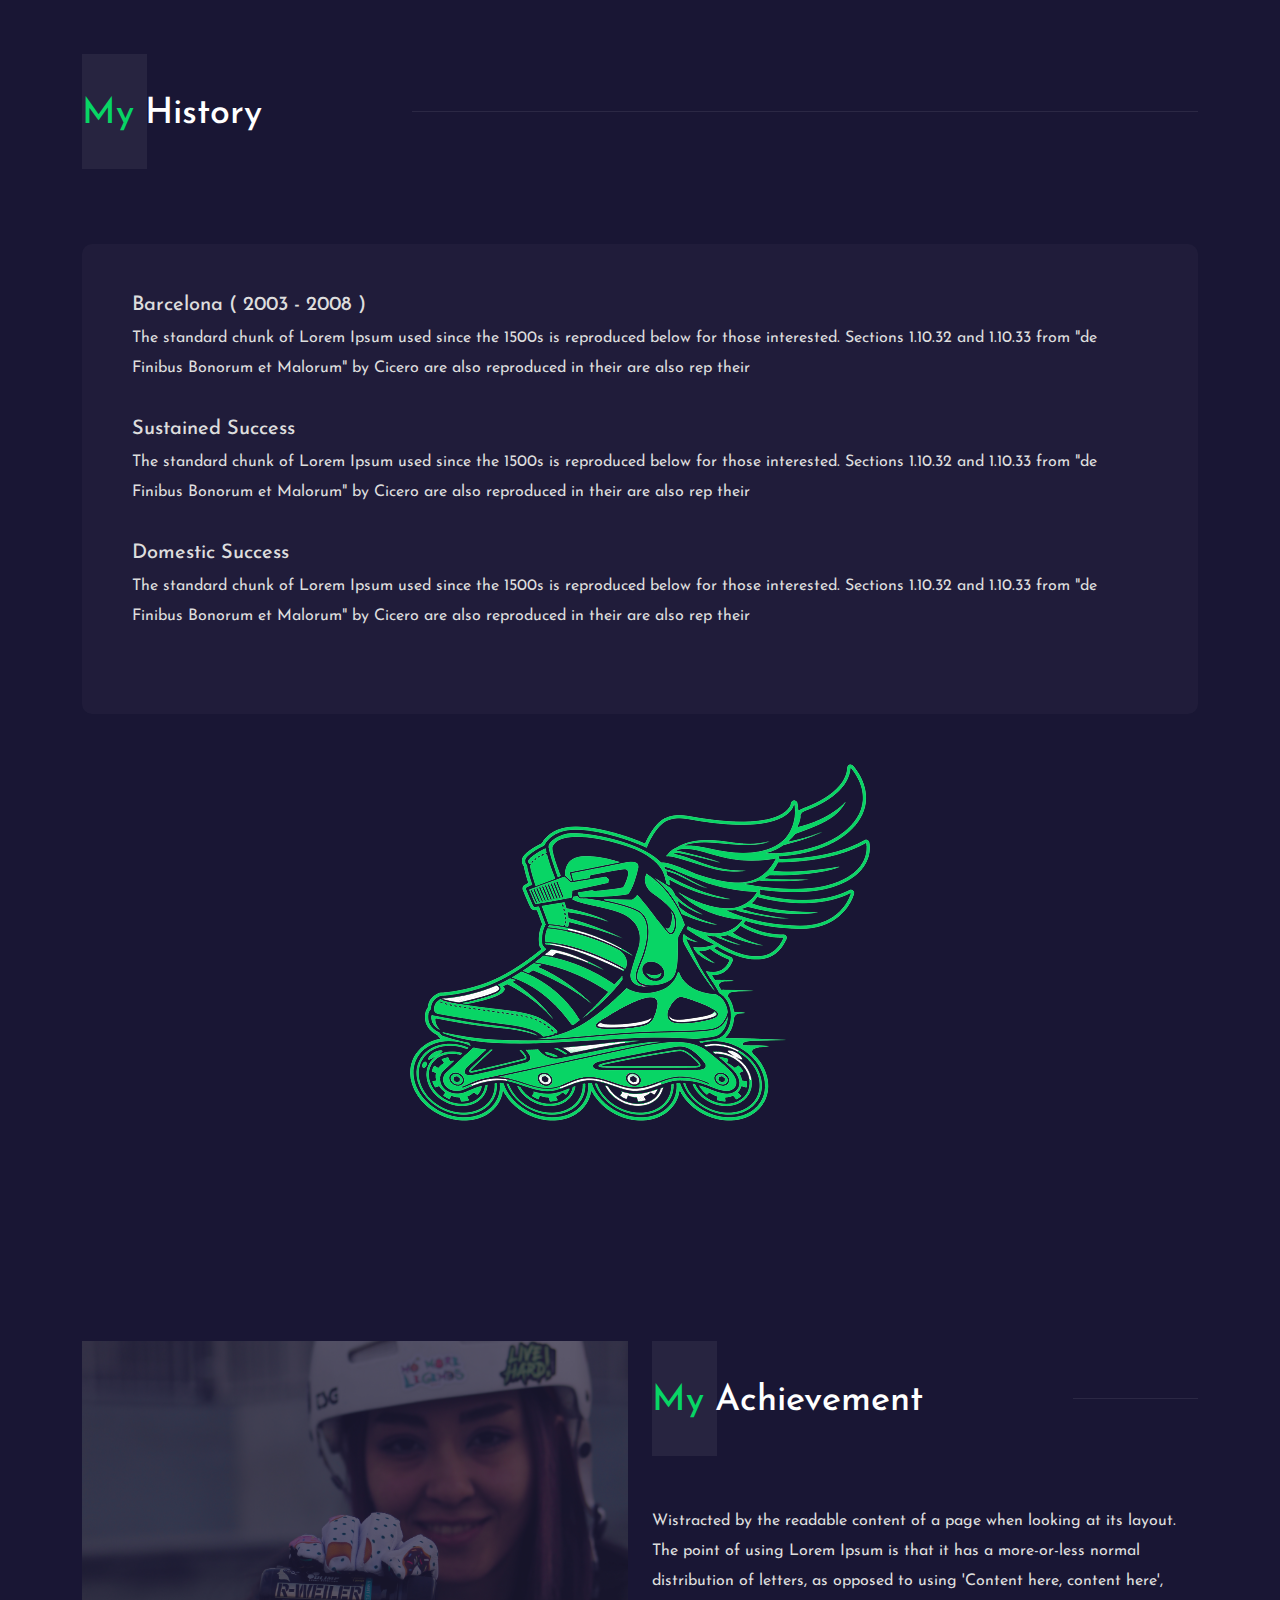
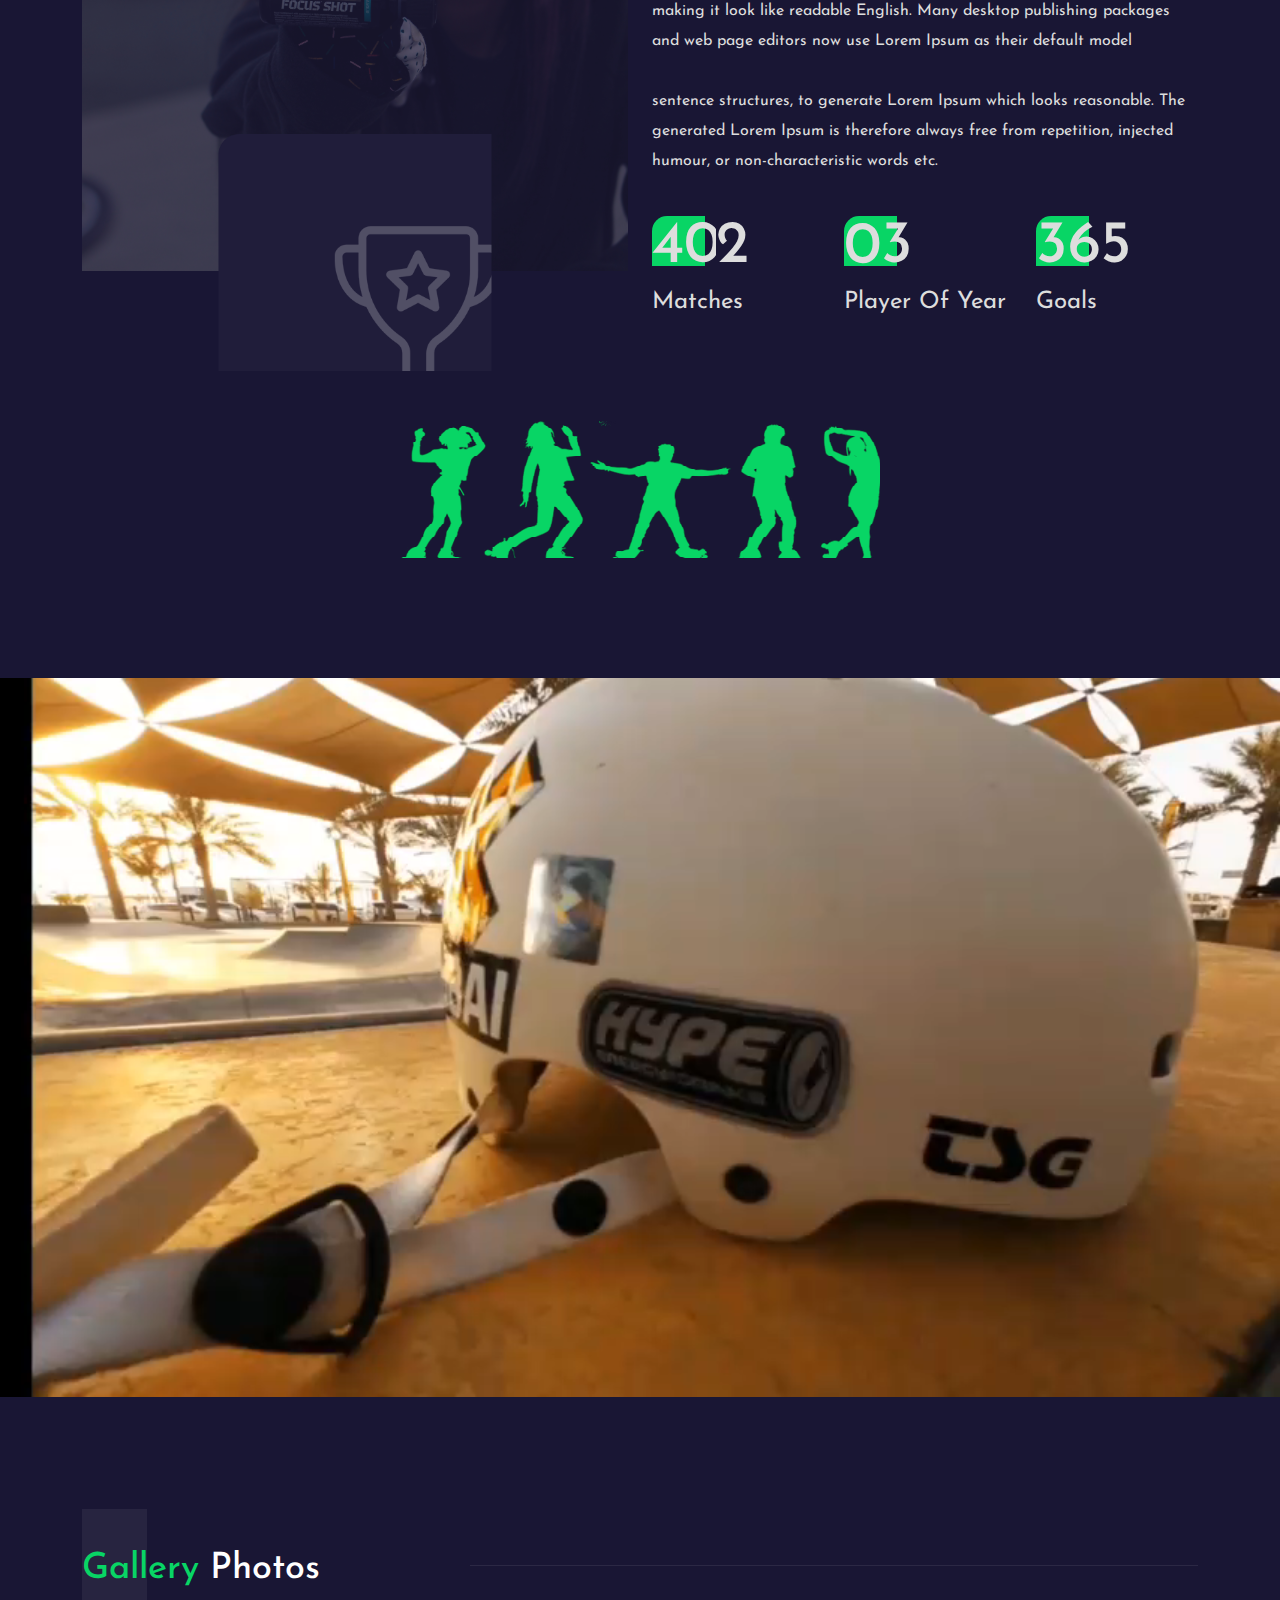
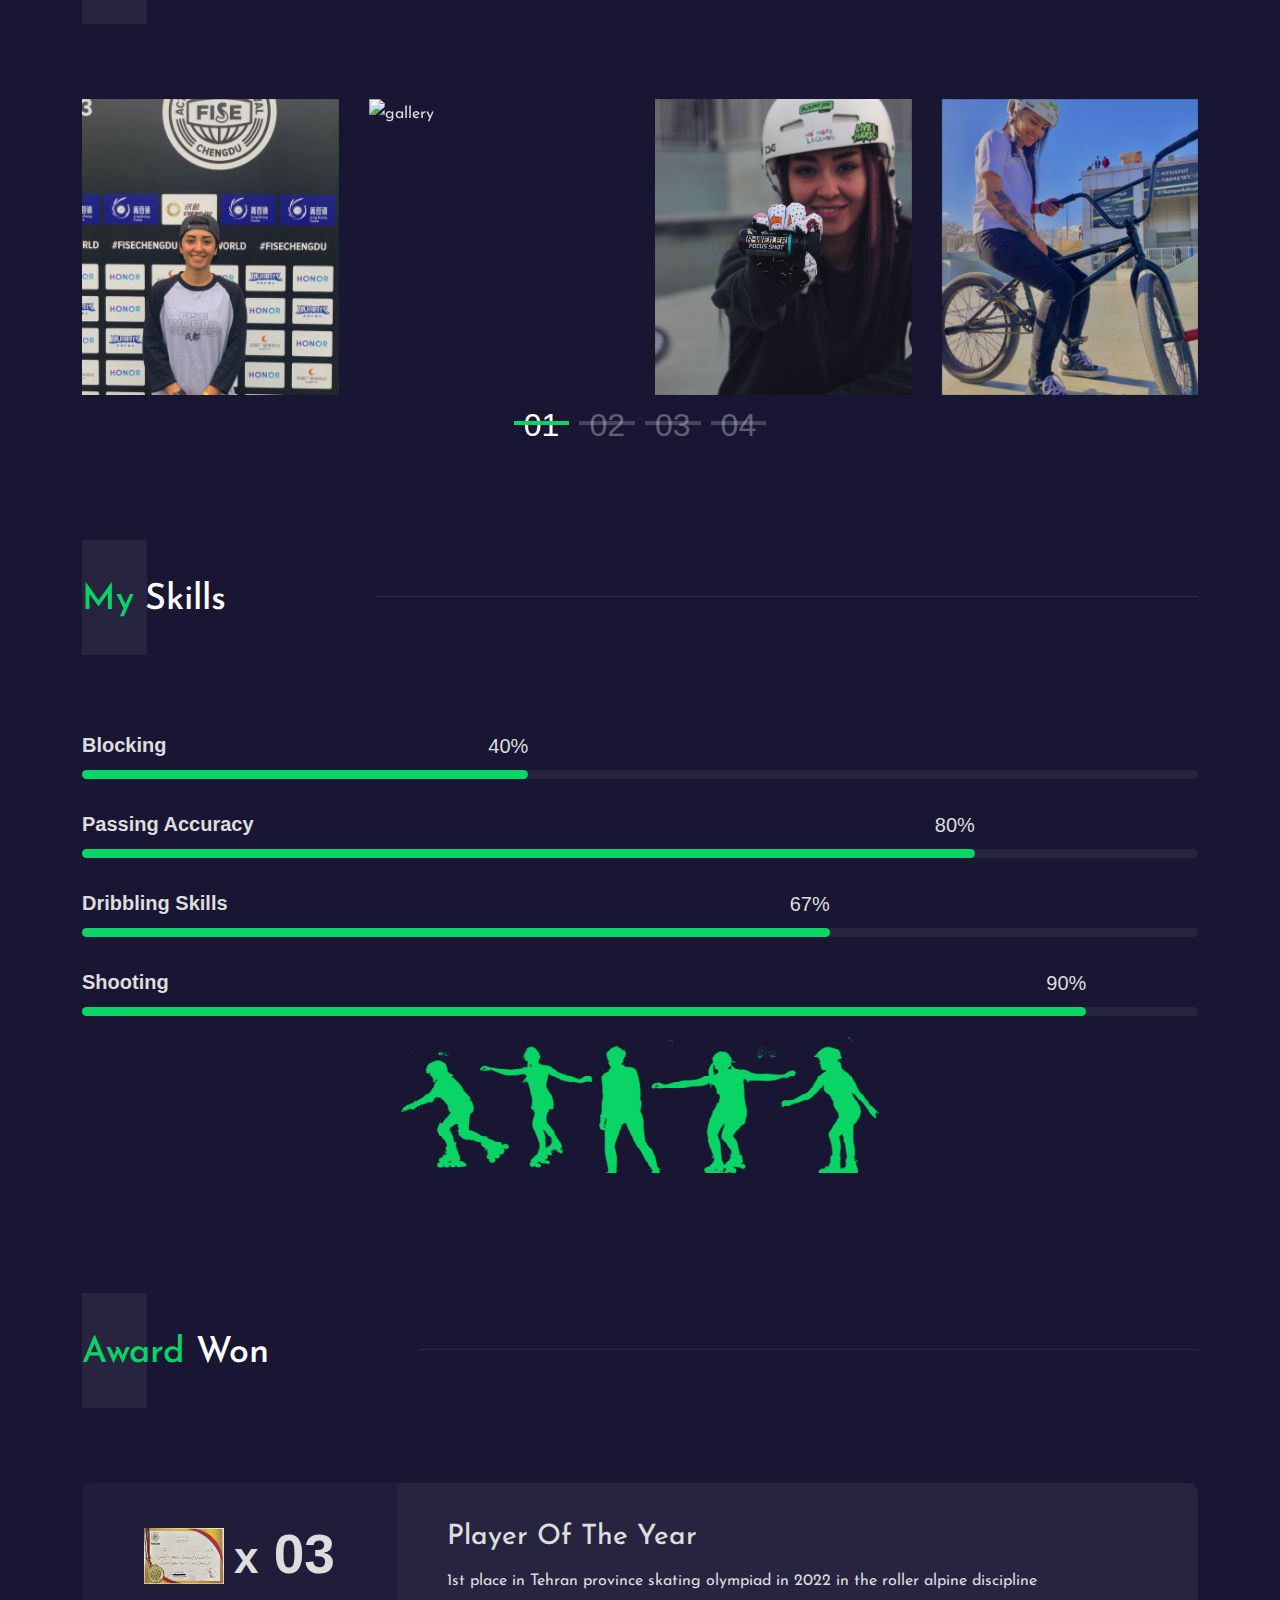
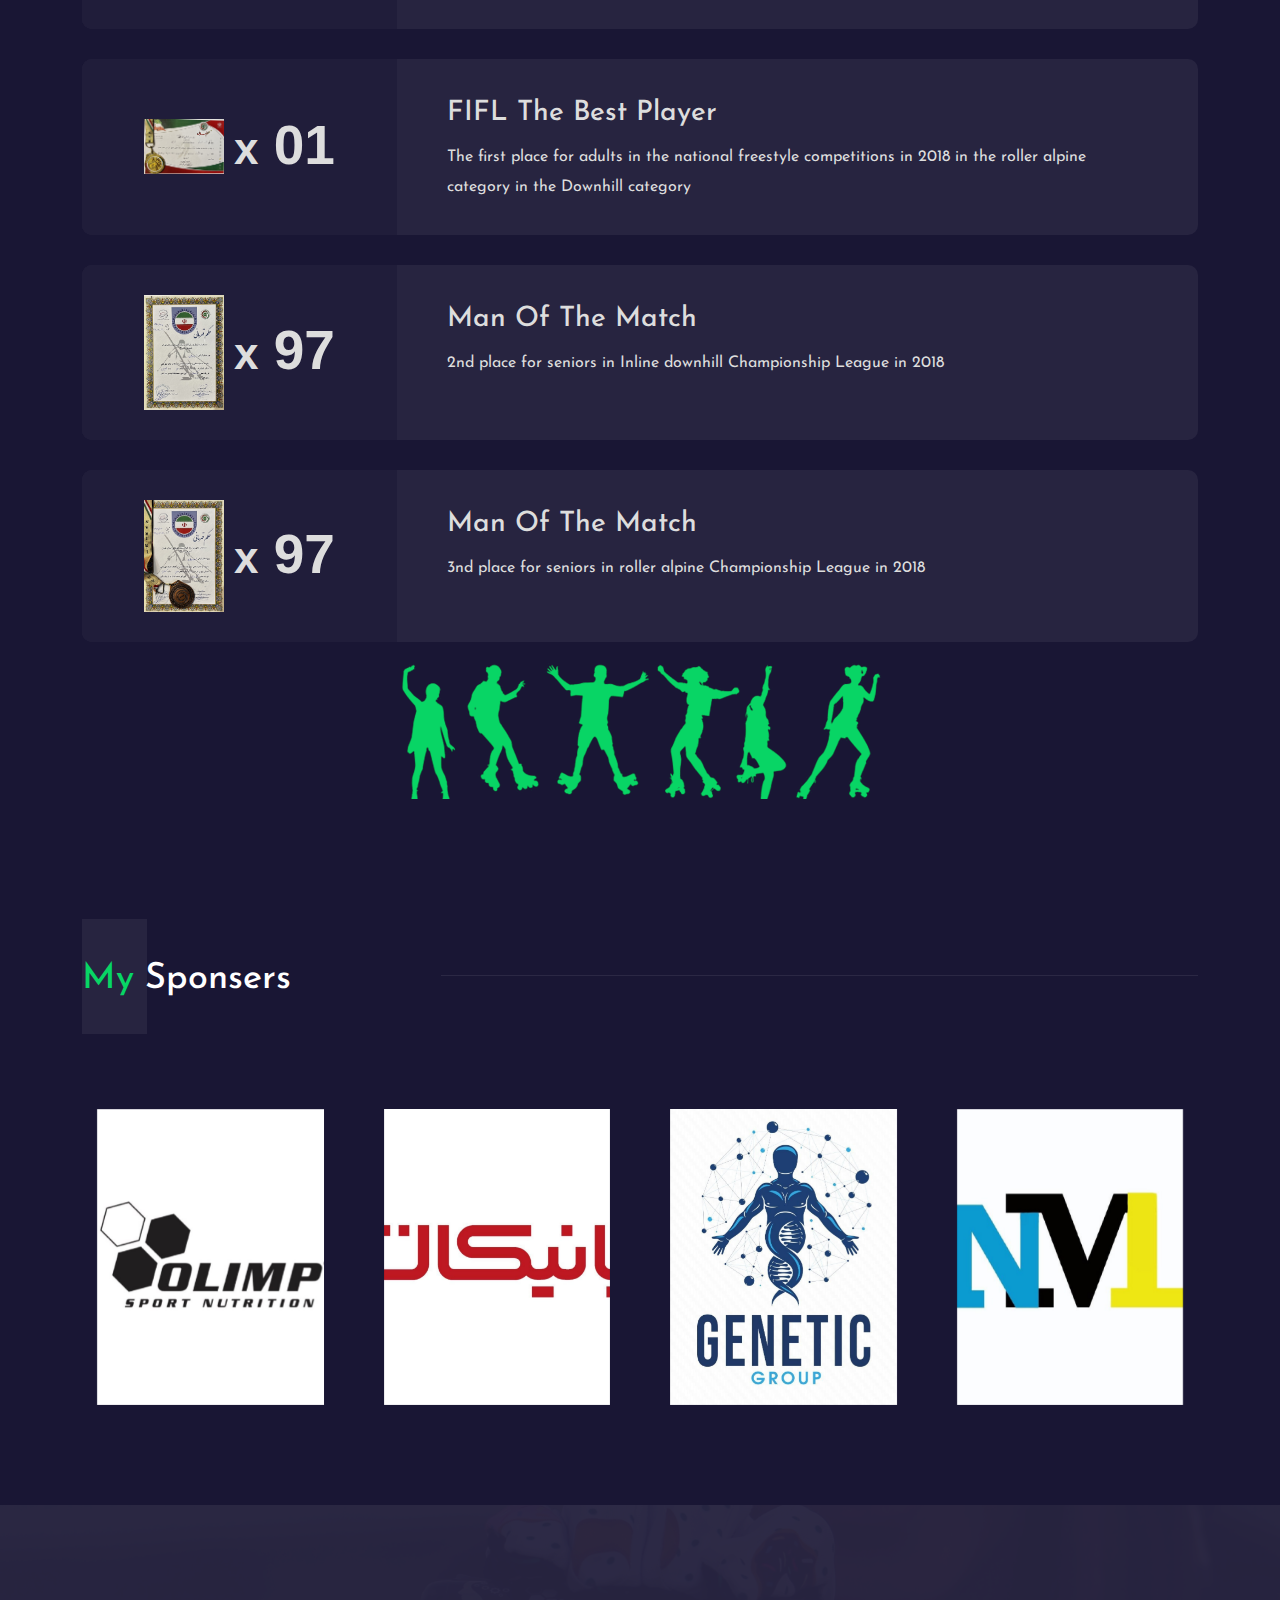
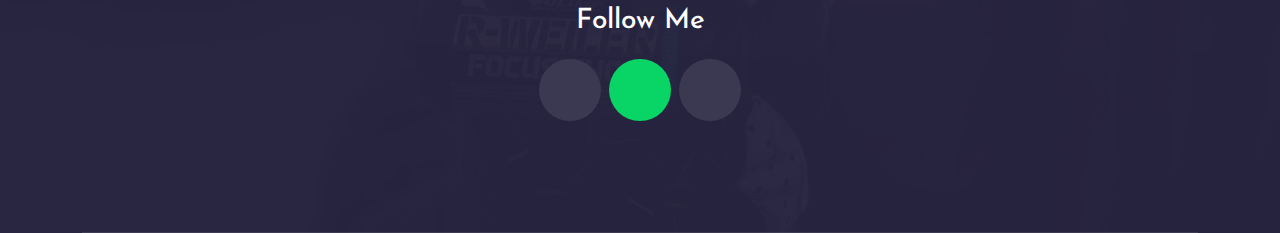
==== commit 34096fd0: "add some stickers" ====
--- a/index.html
+++ b/index.html
@@ -177,6 +177,14 @@
                     <img src="./assets/img/IMG_1430.JPG" alt="">
                 </div>
             </div>
+
+
+
+              <!-- stickers -->
+              <div class="stickers">
+                <div><img src="./assets/img/photo_5875438286980365353_x-removebg-preview.png" alt="" ></div>
+
+            </div>
         </div>
     </section>
 
@@ -231,6 +239,14 @@
                     </div>
                 </div>
             </div>
+
+
+            <!-- stickers -->
+            <div class="stickers">
+                <div><img src="./assets/img/photo_5875438286980365352_x-removebg-preview.png" alt="" ></div>
+
+            </div>
+
         </div>
     </section>
 
@@ -325,6 +341,13 @@
                     </div>
                 </div>
             </div>
+
+
+            <!-- stickers -->
+            <div class="stickers">
+                <div><img src="./assets/img/Untitled-4.png" alt=""></div>
+
+            </div>
         </div>
     </section>
 
@@ -446,6 +469,12 @@
                     </div>
                 </div>
             </div>
+
+            <!-- stickers -->
+            <div class="stickers">
+                <div><img src="./assets/img/Untitled-3.png" alt=""></div>
+
+            </div>
         </div>
     </section>
 
@@ -520,12 +549,23 @@
                     </div>
                 </div>
             </div>
+
+
+
+
+
+            <!-- stickers -->
+            <div class="stickers">
+                <div><img src="./assets/img/Untitled-1.png" alt=""></div>
+
+            </div>
+
         </div>
     </section>
 
     <!-- end award -->
 
-
+    
     <!-- sponsers -->
 
     <div class="partner-section padding-bottom">
@@ -552,6 +592,8 @@
                     <img src="./assets/img/photo_5870828017545231595_y.jpg" alt="">
                 </div>
             </div>
+
+            
         </div>
     </div>
 
--- a/assets/css/style.css
+++ b/assets/css/style.css
@@ -1690,3 +1690,10 @@
     text-transform: uppercase;
     opacity: .7;
 }
+.stickers{
+    display: flex;
+    margin-top: 50px;
+    margin-bottom: 20px;
+    justify-content: center;
+    align-items: center;
+}
